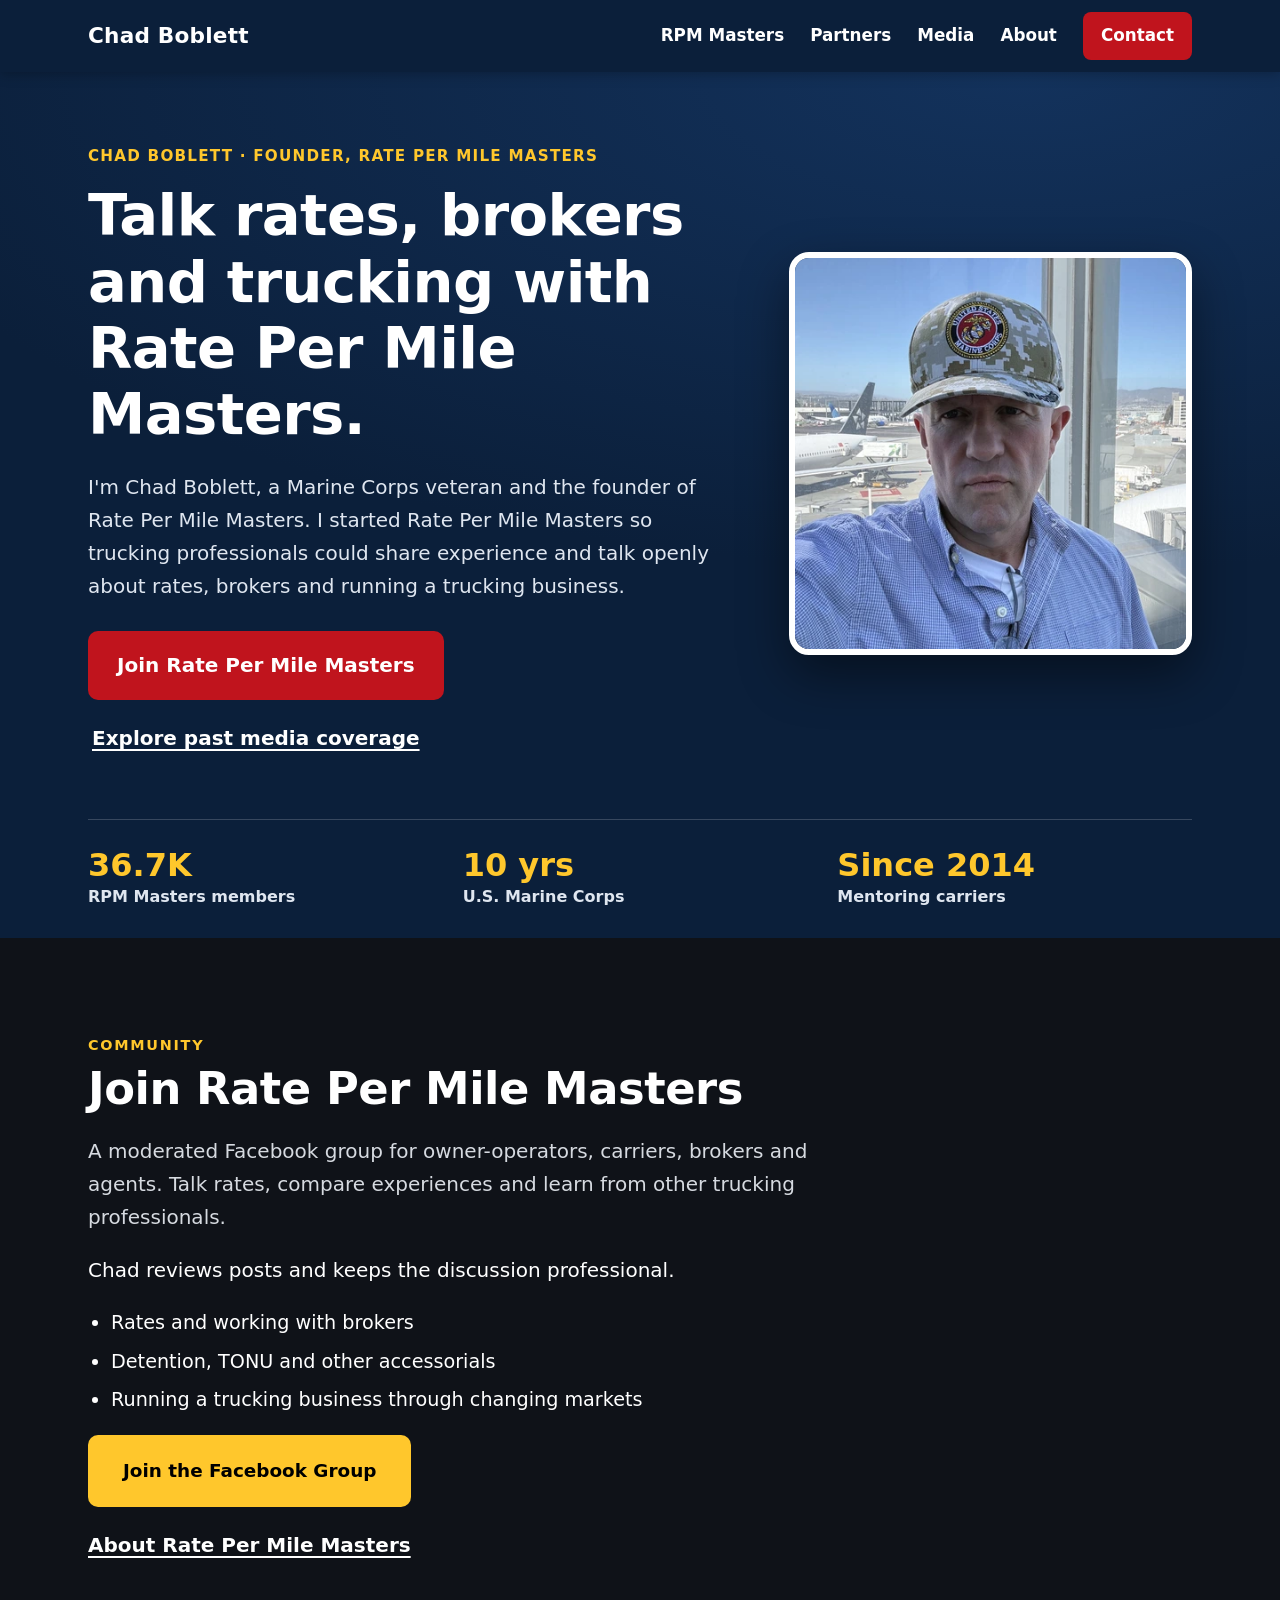
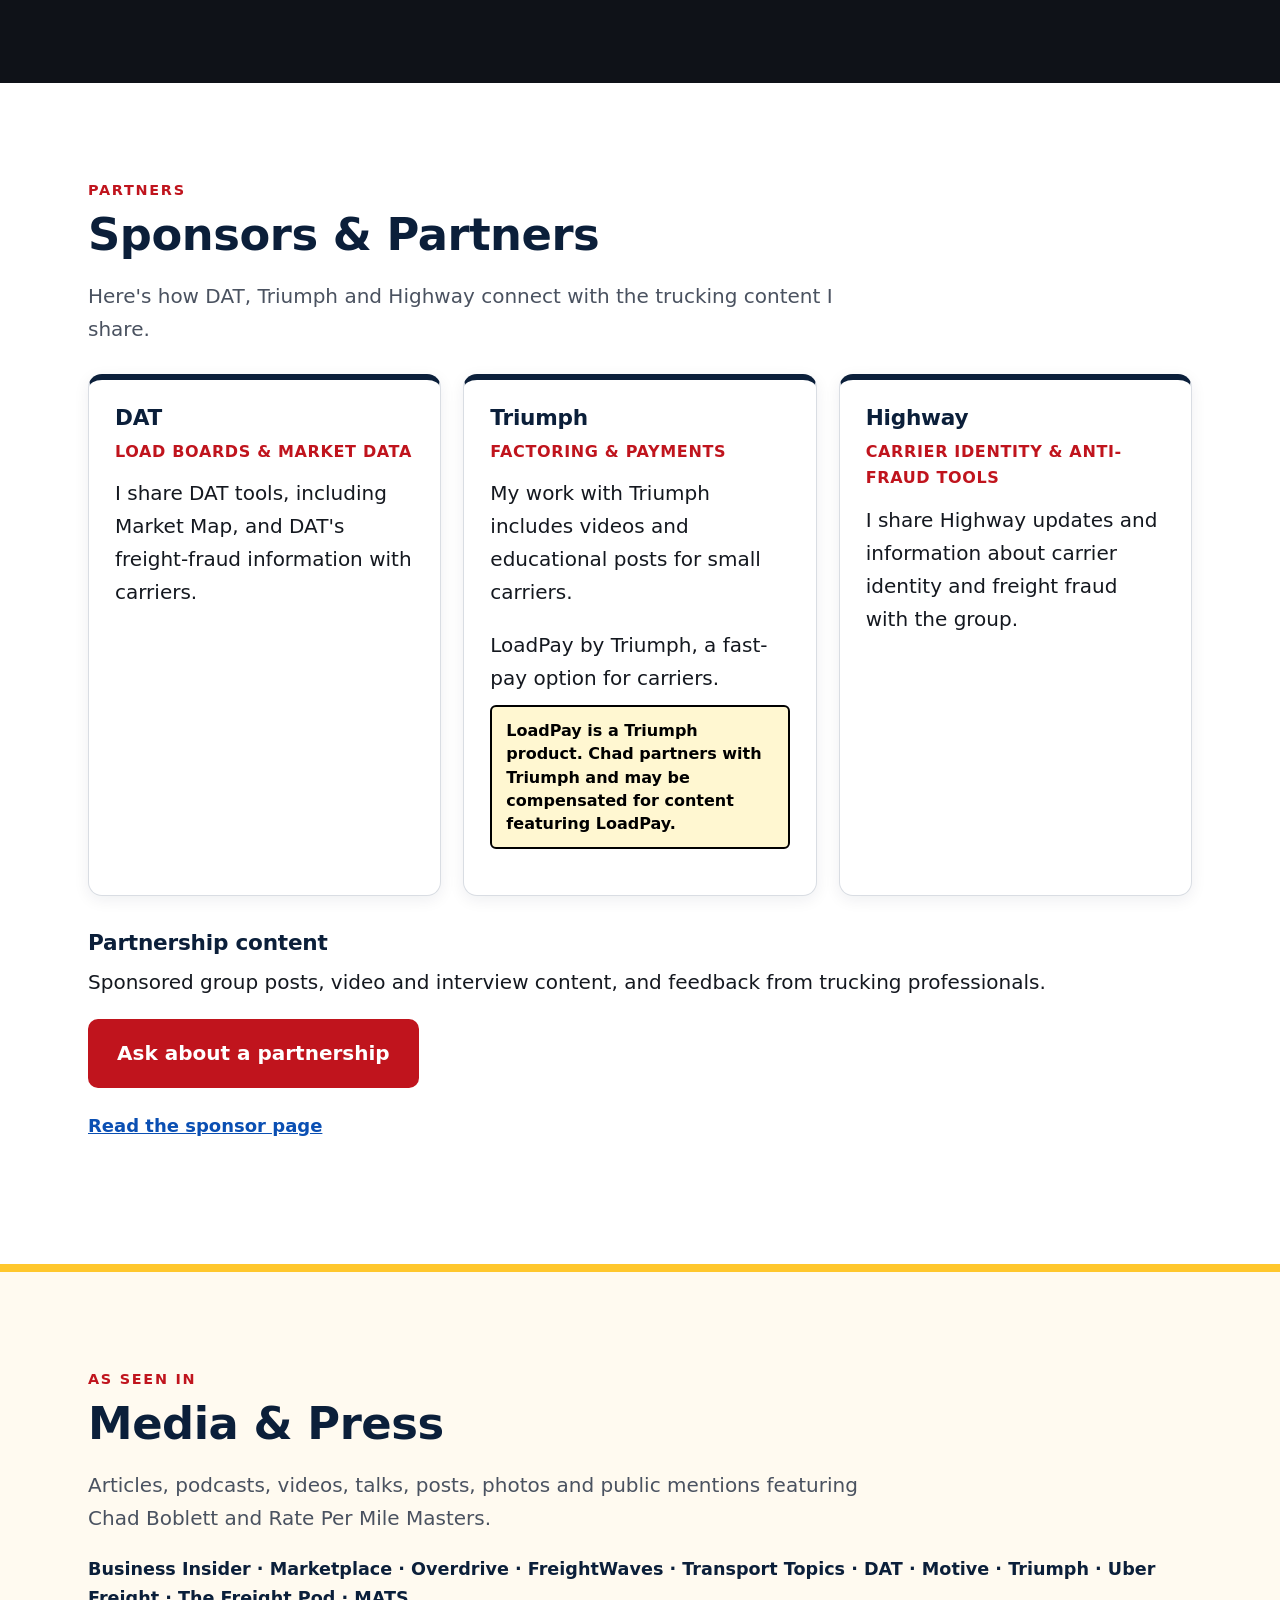
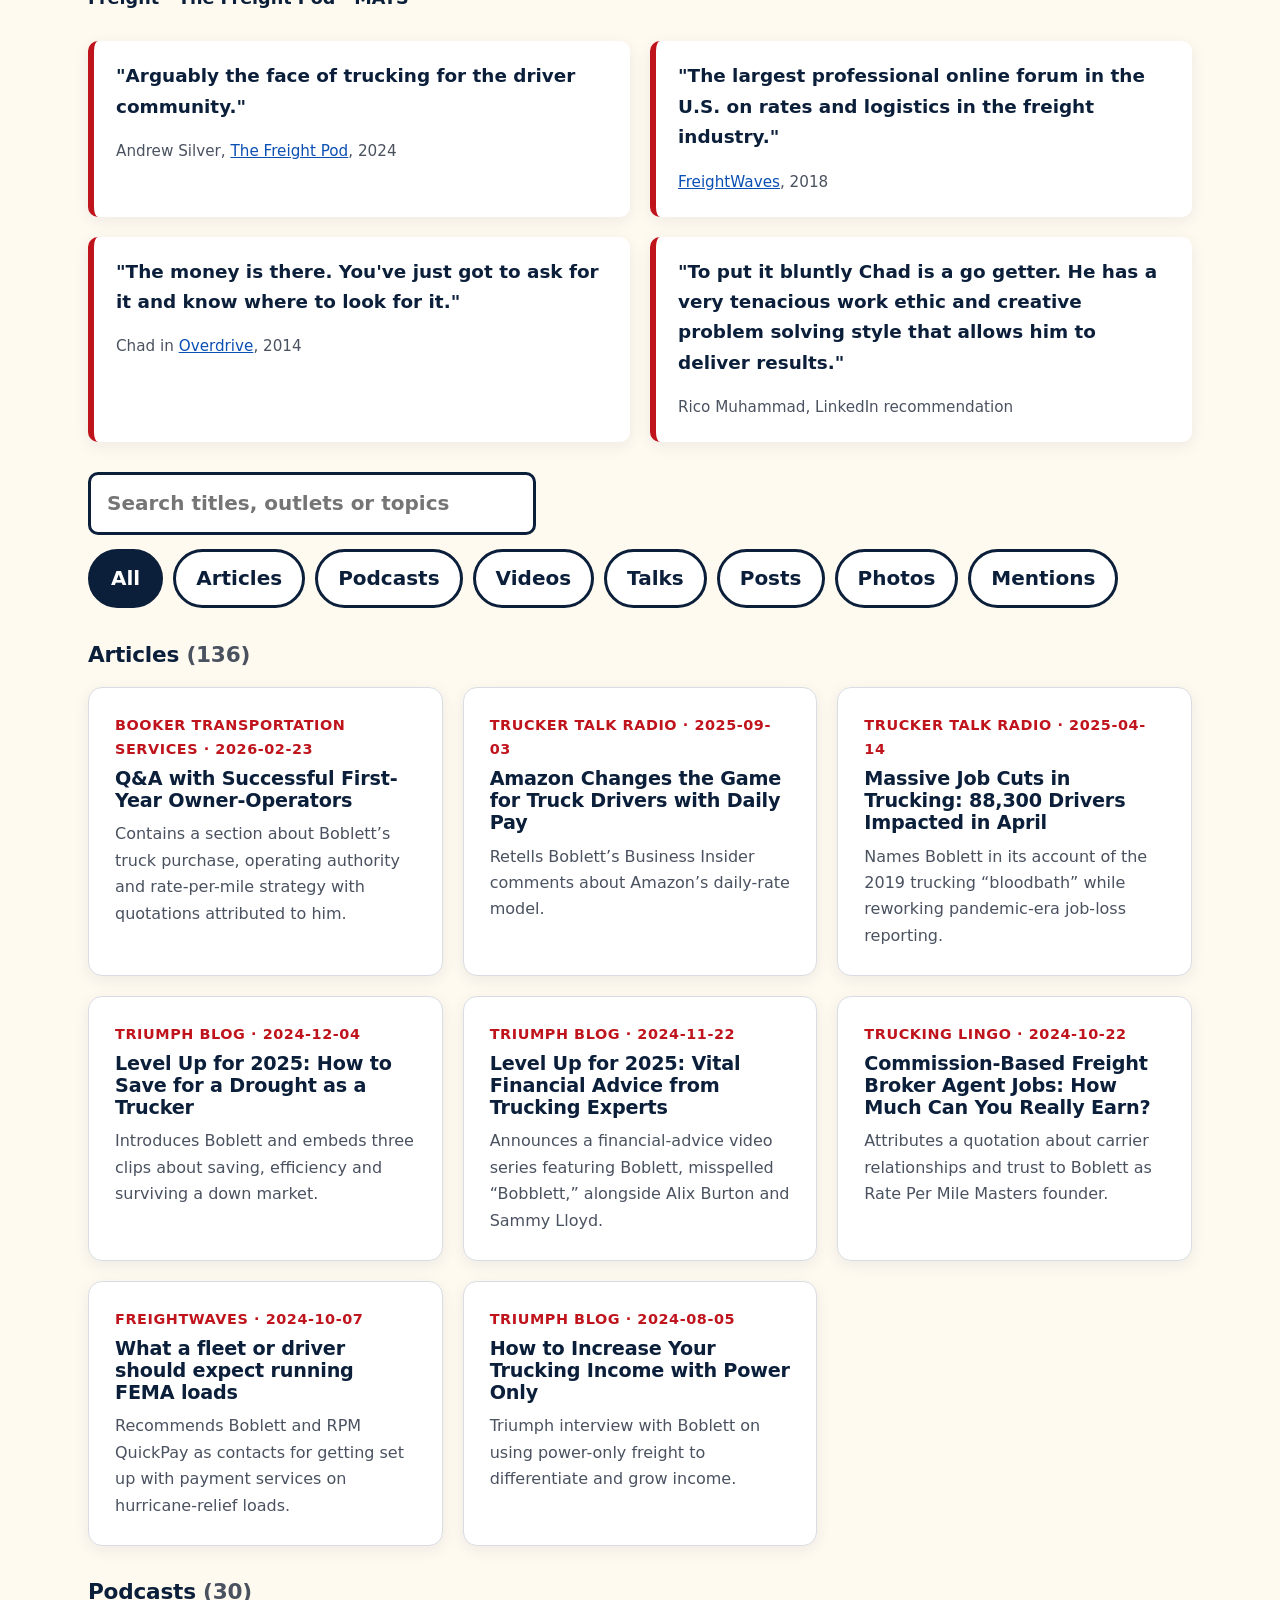
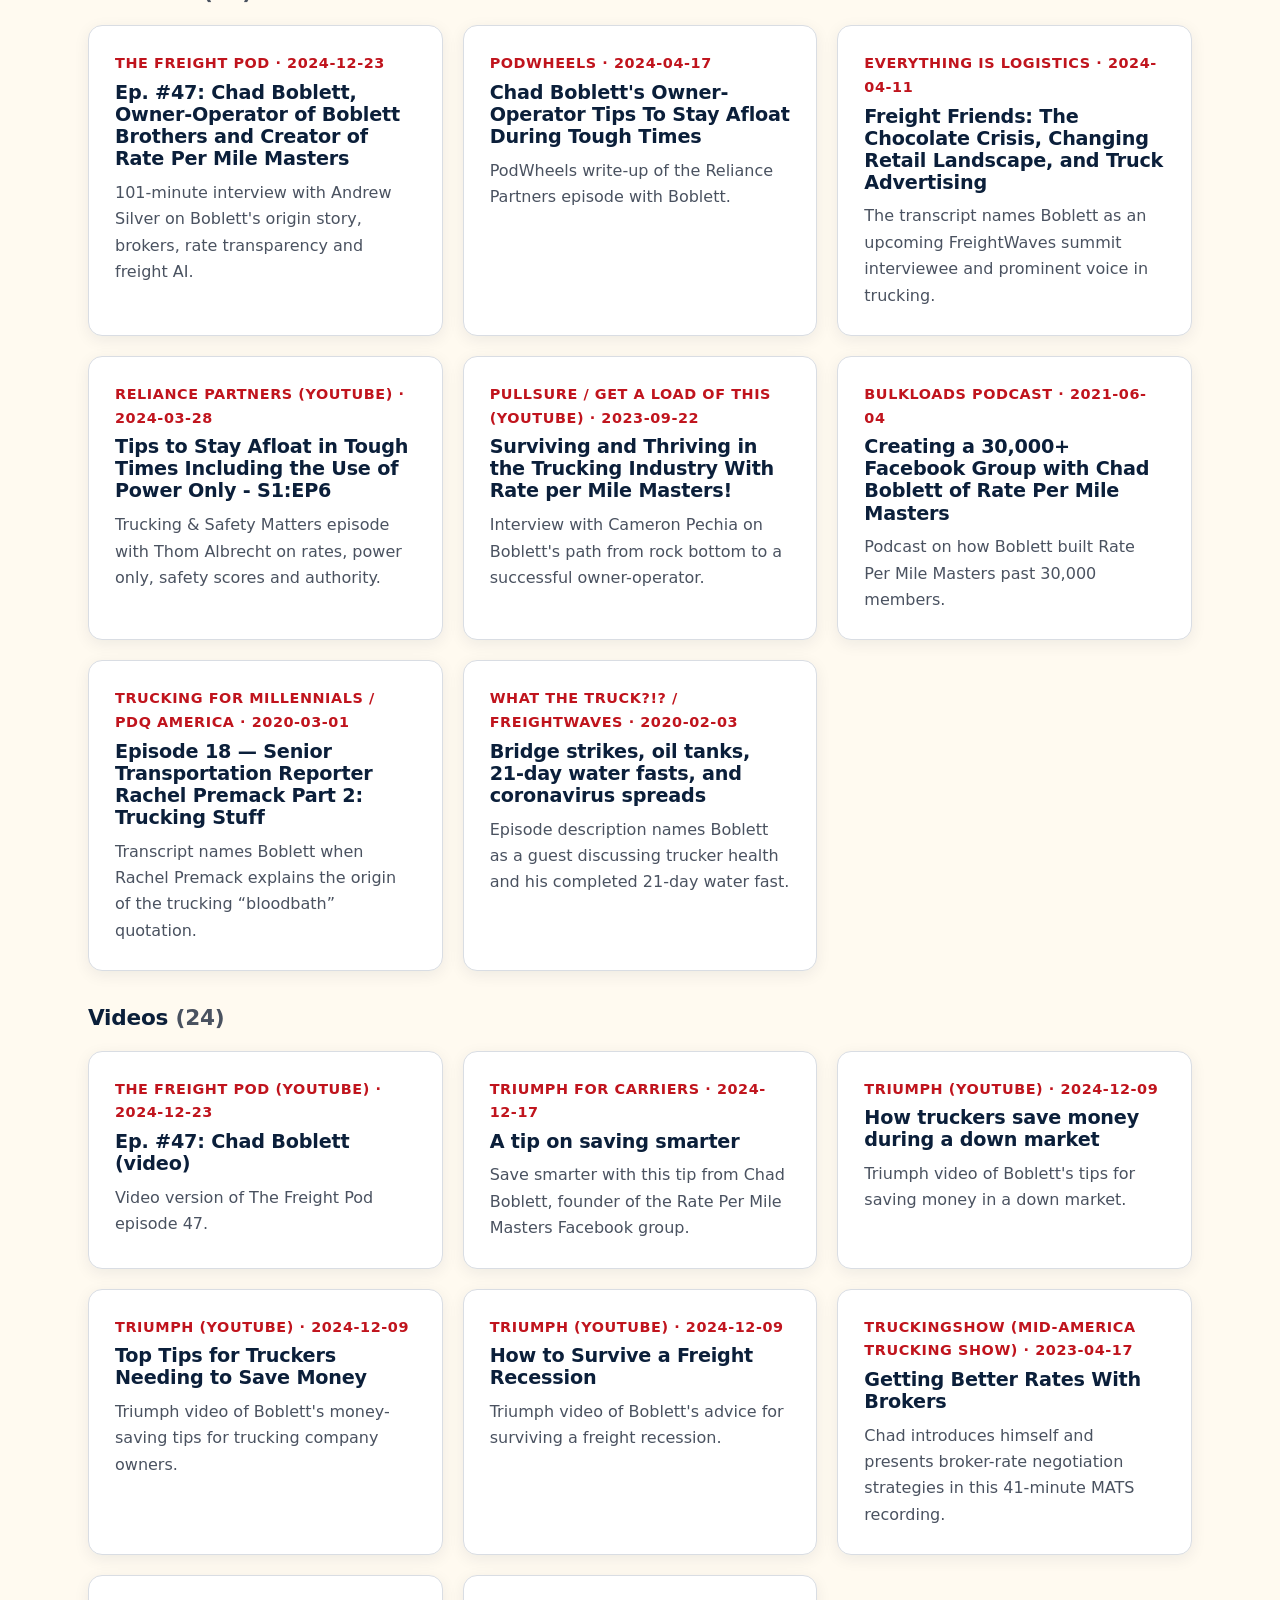
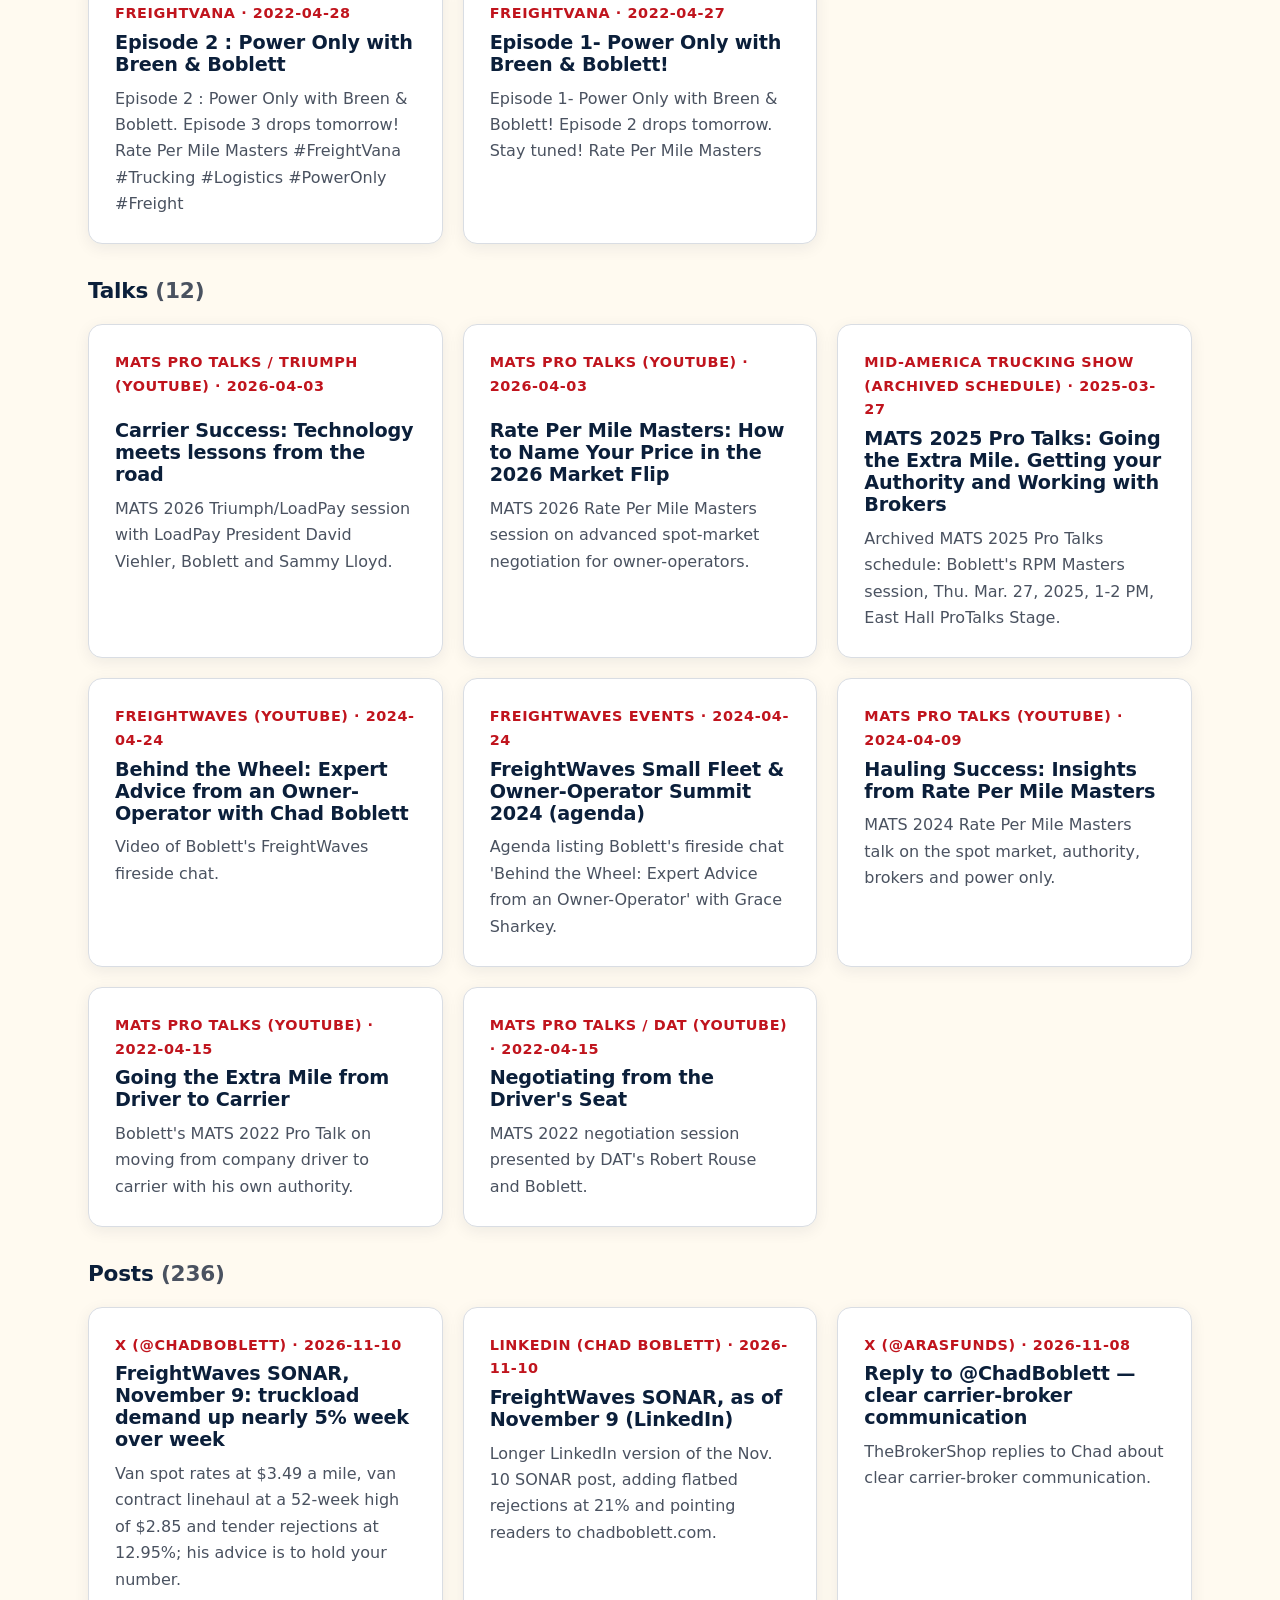
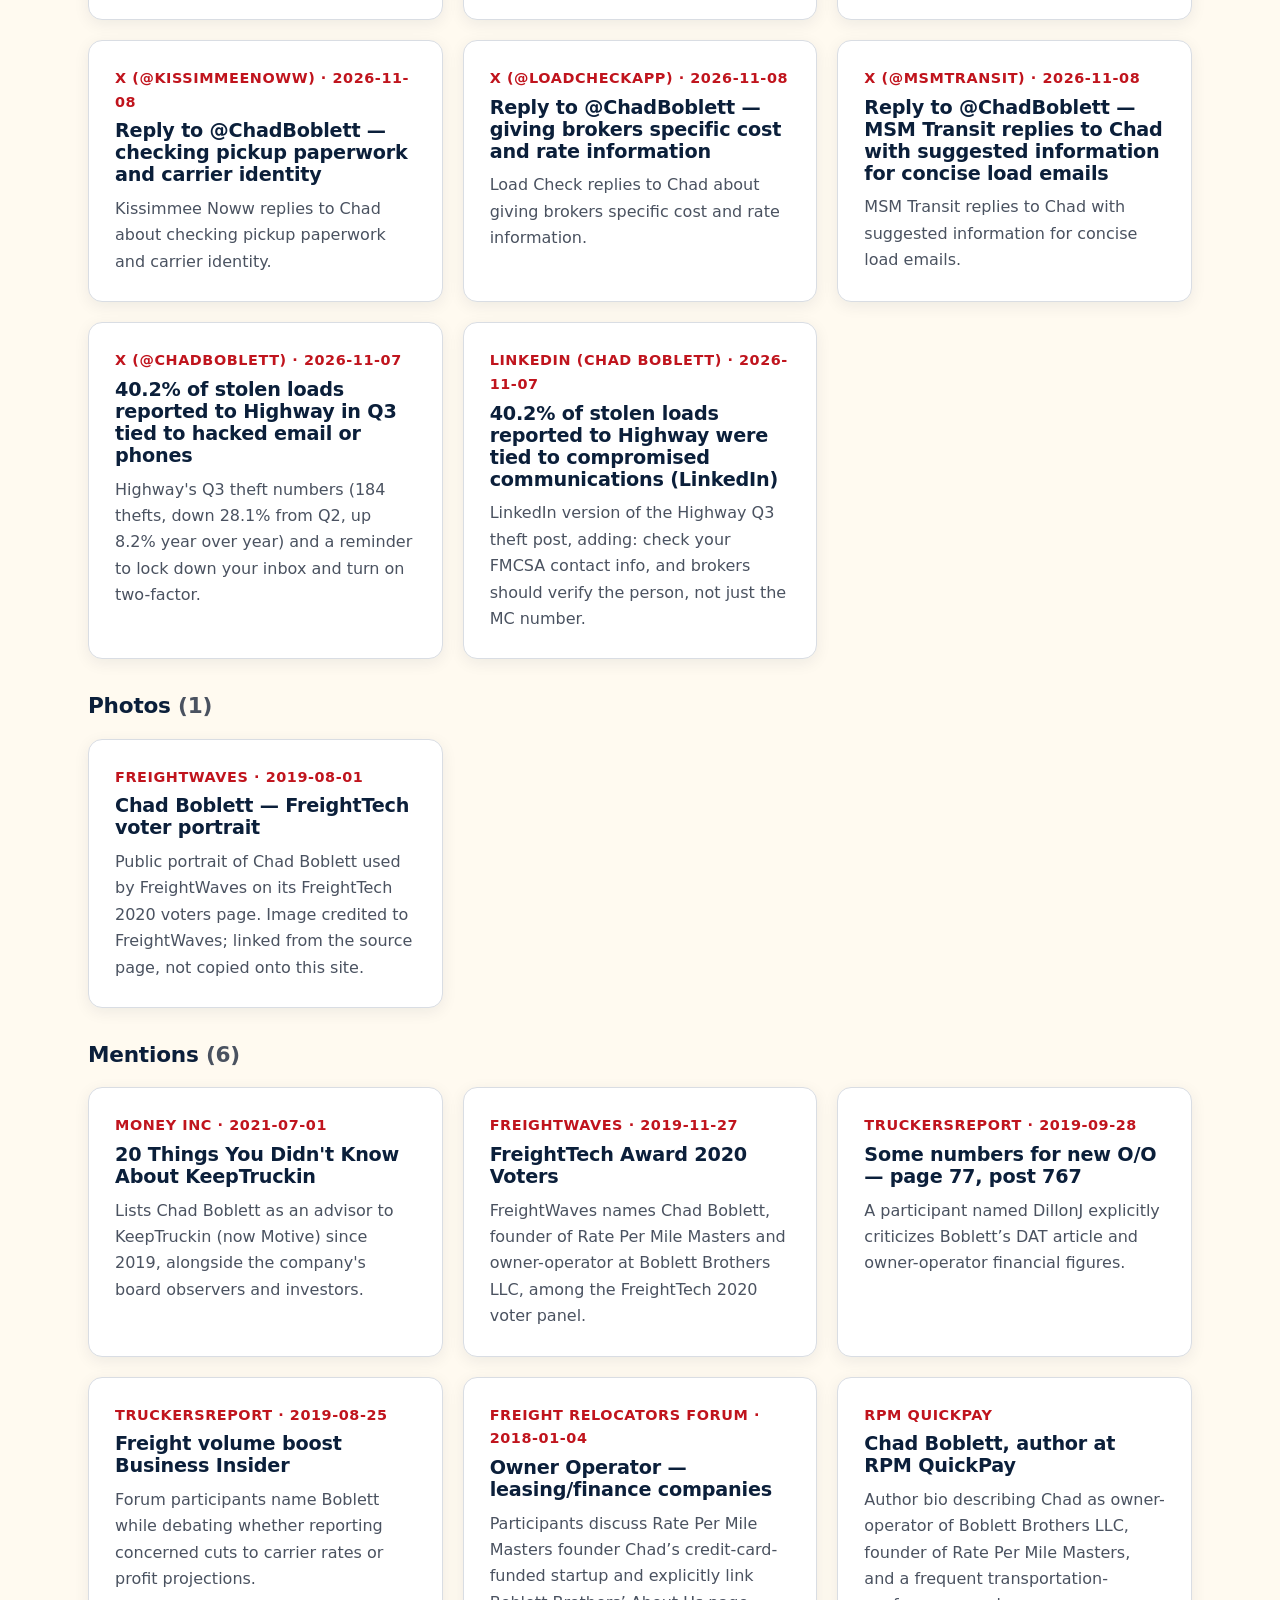
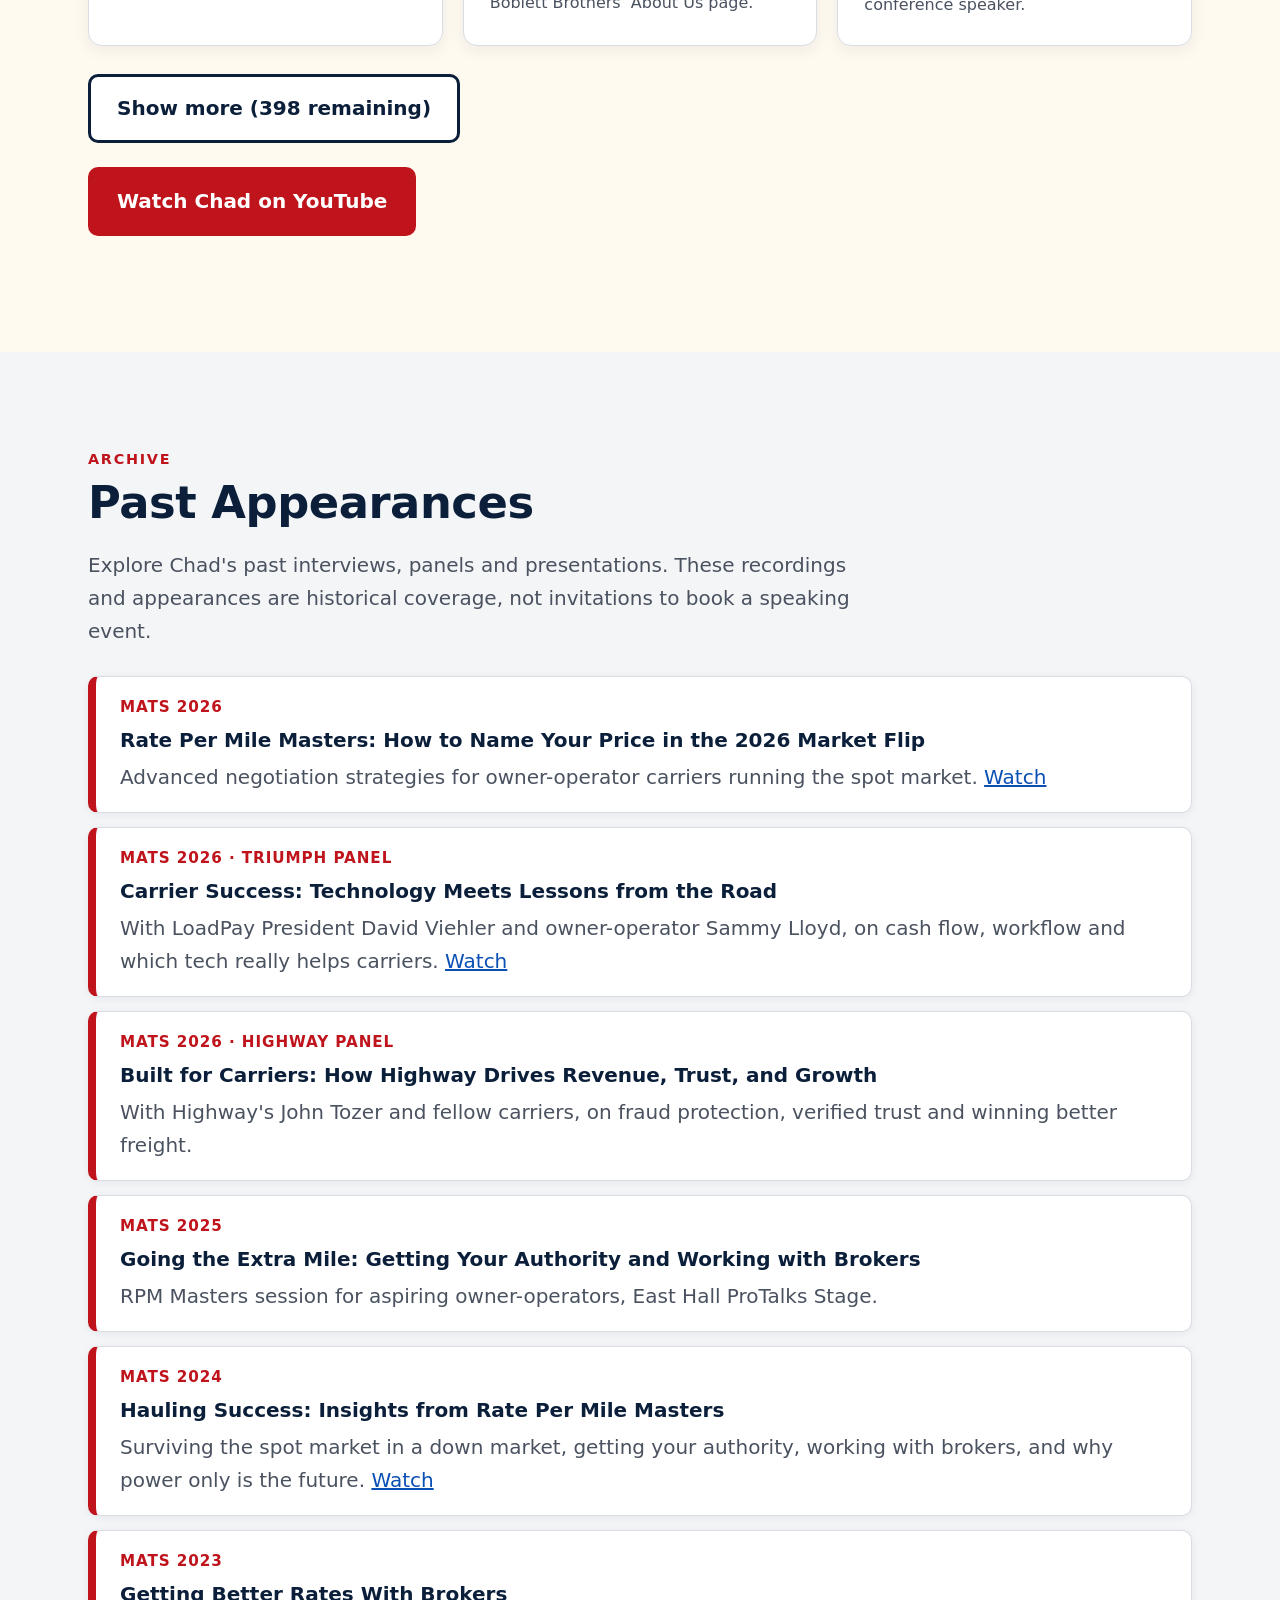
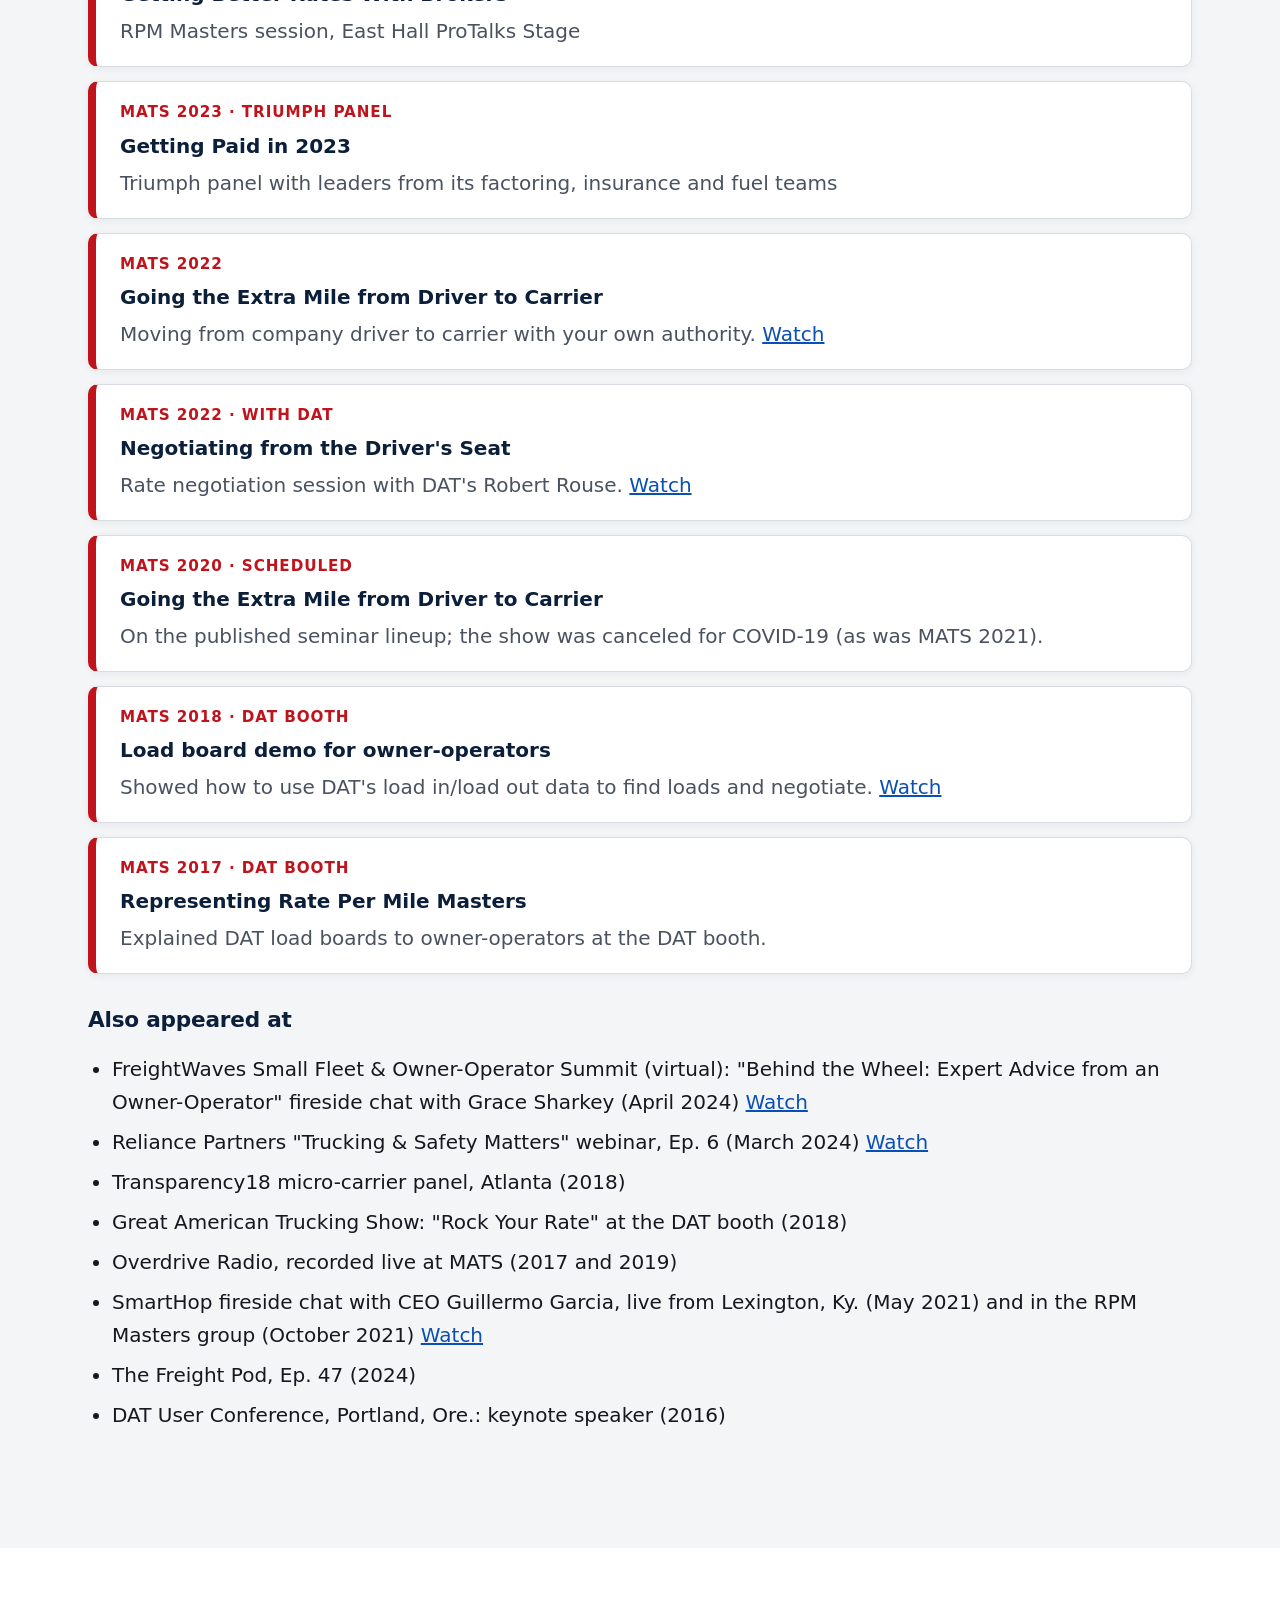
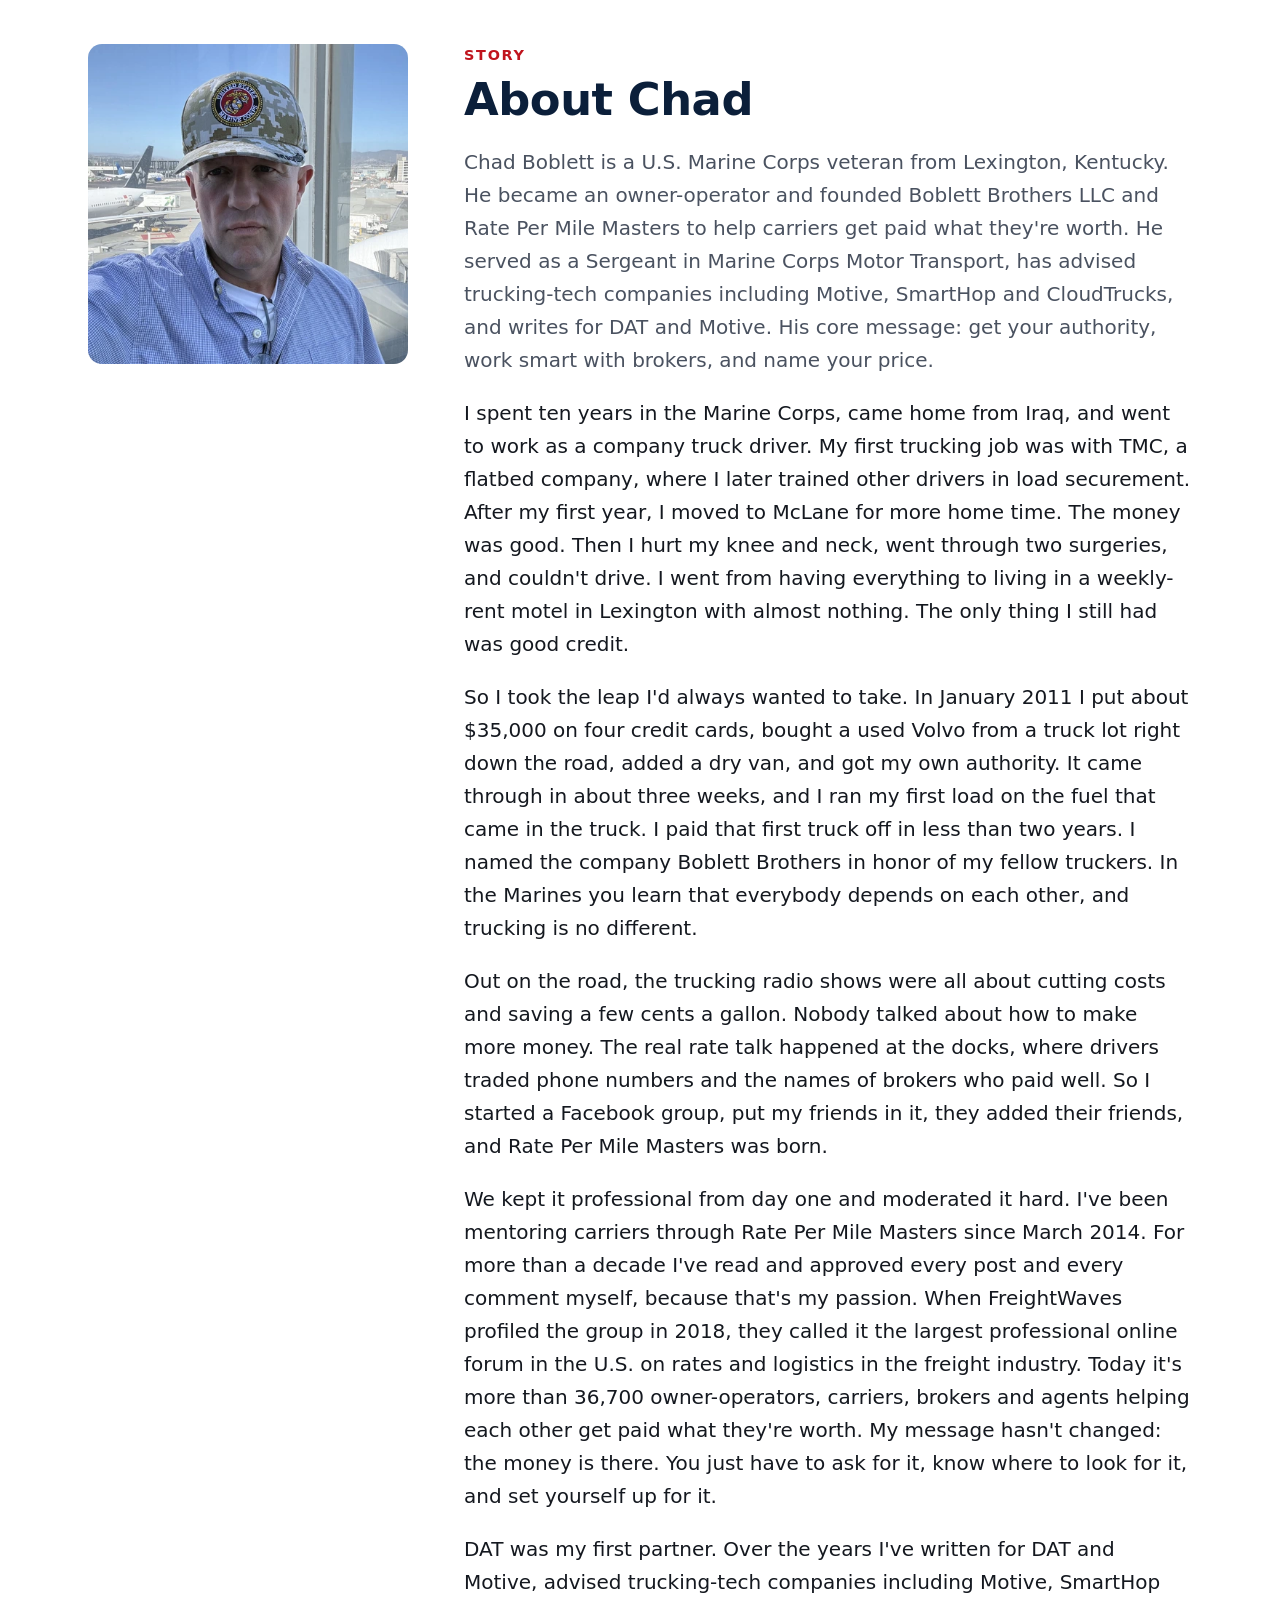
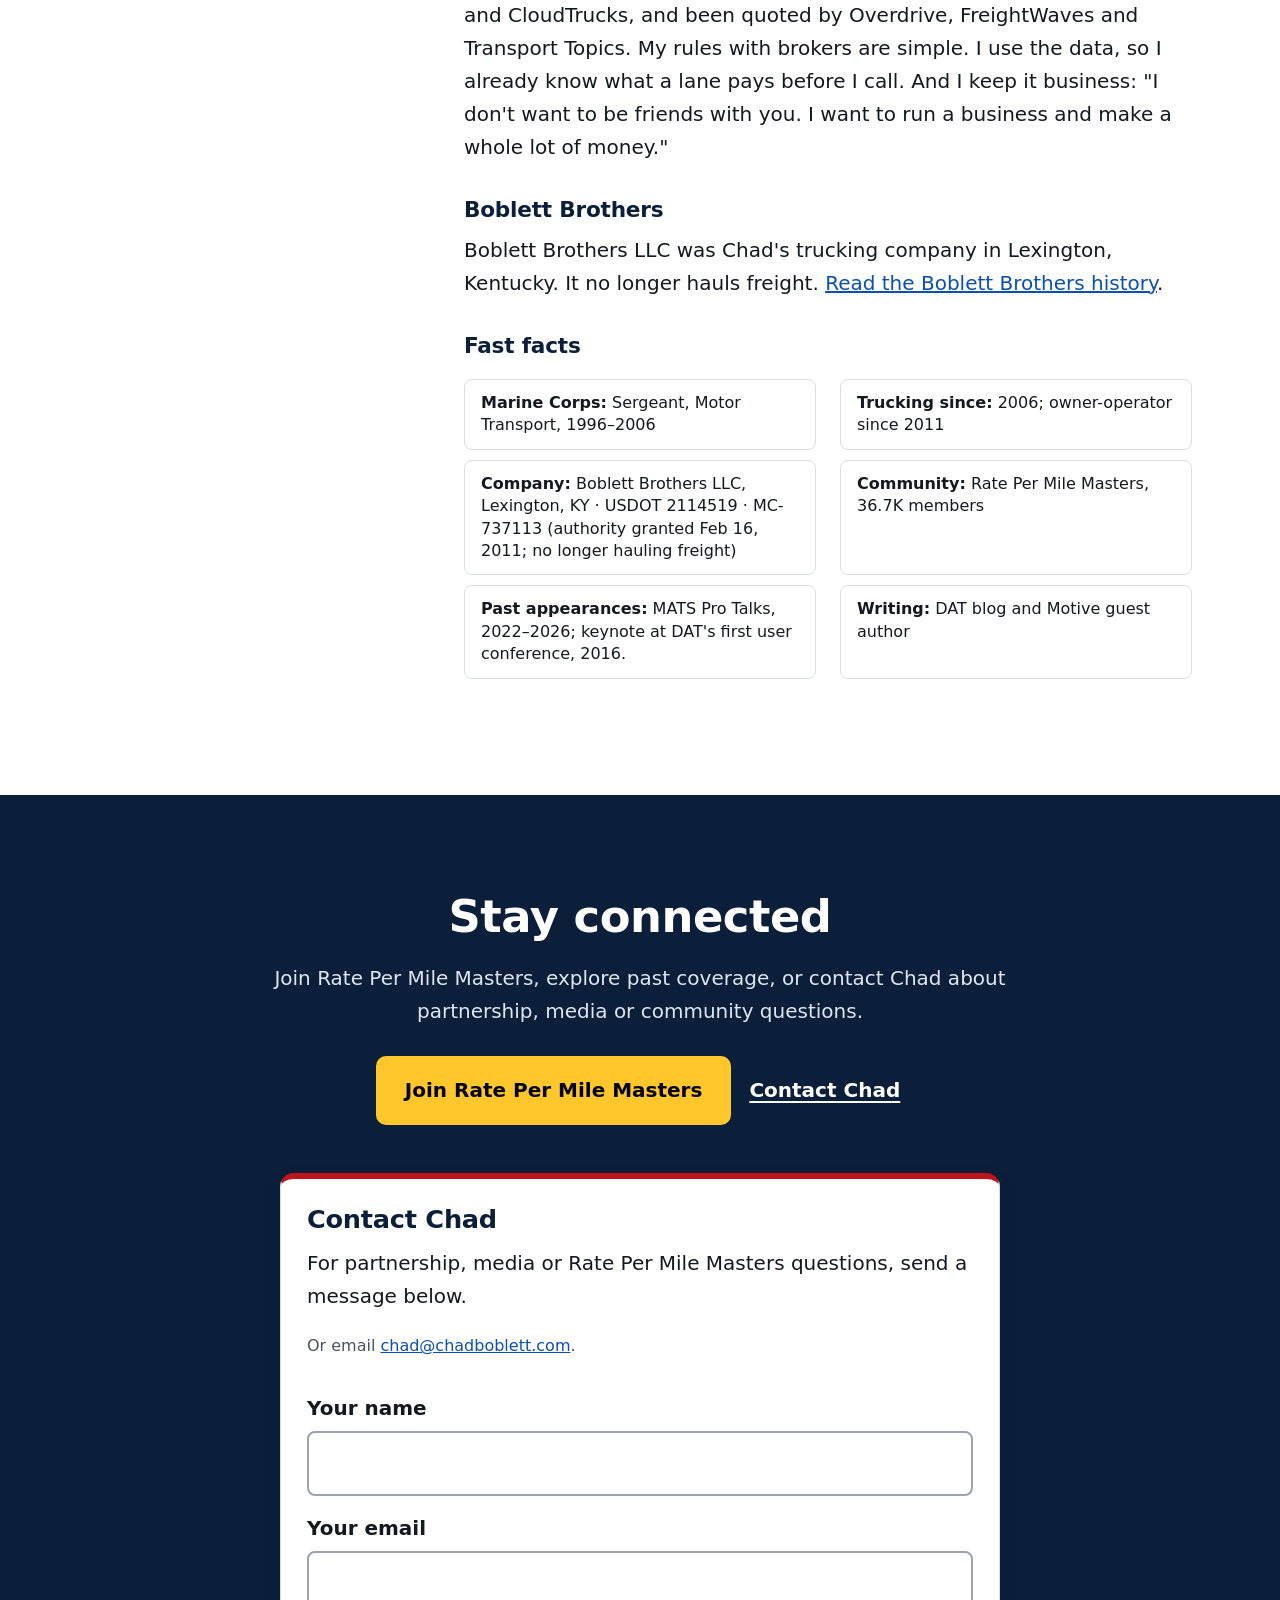
==== index.html @ 8d8d6124 "Update homepage opening so it no longer calls Chad a current owner-operator. The hero now identifies" ====
<!DOCTYPE html>
<html lang="en">
<head>
<meta charset="utf-8">
<meta name="viewport" content="width=device-width, initial-scale=1">
<title>Chad Boblett | Rate Per Mile Masters</title>
<meta name="description" content="Join the Rate Per Mile Masters trucking community, explore Chad Boblett's past media coverage, and learn about his partnerships with DAT, Triumph and Highway.">
<meta name="author" content="Chad Boblett">
<meta name="theme-color" content="#0b1f3a">
<meta property="og:type" content="website">
<meta property="og:site_name" content="Chad Boblett">
<meta property="og:title" content="Chad Boblett | Rate Per Mile Masters">
<meta property="og:description" content="Join the Rate Per Mile Masters trucking community, explore Chad Boblett's past media coverage, and learn about his partnerships with DAT, Triumph and Highway.">
<meta property="og:image" content="https://chadboblett.com/assets/og-image.jpg">
<meta property="og:image:width" content="1200">
<meta property="og:image:height" content="630">
<meta property="og:image:alt" content="Chad Boblett, founder of Rate Per Mile Masters">
<meta property="og:url" content="https://chadboblett.com/">
<meta name="twitter:card" content="summary_large_image">
<meta name="twitter:site" content="@ChadBoblett">
<meta name="twitter:creator" content="@ChadBoblett">
<meta name="twitter:title" content="Chad Boblett | Rate Per Mile Masters">
<meta name="twitter:description" content="Join the Rate Per Mile Masters trucking community, explore Chad Boblett's past media coverage, and learn about his partnerships with DAT, Triumph and Highway.">
<meta name="twitter:image" content="https://chadboblett.com/assets/og-image.jpg">
<link rel="canonical" href="https://chadboblett.com/">
<link rel="icon" href="/favicon.ico" sizes="any">
<link rel="icon" href="/favicon.svg" type="image/svg+xml">
<link rel="apple-touch-icon" href="/apple-touch-icon.png">
<link rel="manifest" href="/site.webmanifest">
<link rel="preload" as="image" href="assets/headshot-440.webp" imagesrcset="assets/headshot-440.webp 440w, assets/headshot-880.webp 880w" imagesizes="(max-width:860px) 280px, 440px" type="image/webp">
<script type="application/ld+json">{"@context":"https://schema.org","@graph":[{"@type":"Person","@id":"https://chadboblett.com/#chad","name":"Chad Boblett","url":"https://chadboblett.com/","image":"https://chadboblett.com/assets/headshot-880.jpg","email":"mailto:chad@chadboblett.com","jobTitle":"Founder, Rate Per Mile Masters","description":"U.S. Marine Corps veteran and founder of the Rate Per Mile Masters Facebook group for trucking professionals.","homeLocation":{"@type":"Place","name":"Lexington, Kentucky"},"worksFor":{"@type":"Organization","name":"Boblett Brothers LLC"},"sameAs":["https://www.youtube.com/@ChadBoblett","https://x.com/ChadBoblett","https://www.linkedin.com/in/chadboblett","https://www.facebook.com/boblett","https://www.facebook.com/groups/rpmmasters"]},{"@type":"WebSite","@id":"https://chadboblett.com/#site","url":"https://chadboblett.com/","name":"Chad Boblett","publisher":{"@id":"https://chadboblett.com/#chad"}}]}</script>
<link rel="stylesheet" href="styles.css">
</head>
<body>
<a class="skip" href="#main">Skip to main content</a>
<header class="site-header">
  <div class="wrap nav">
    <a class="brand" href="#top" aria-label="Chad Boblett, back to top">Chad Boblett</a>
    <button type="button" class="menu-btn" aria-expanded="false" aria-controls="menu">Menu</button>
    <nav id="menu" aria-label="Main">
      <ul>
        <li><a href="/rpm-masters/">RPM Masters</a></li>
        <li><a href="/sponsors/">Partners</a></li>
        <li><a href="#media">Media</a></li>
        <li><a href="#about">About</a></li>
        <li><a class="nav-cta" href="#contact">Contact</a></li>
      </ul>
    </nav>
  </div>
</header>
<main id="main">
<section id="top" class="hero">
  <div class="wrap hero-grid">
    <div class="hero-copy">
      <p class="eyebrow">Chad Boblett · Founder, Rate Per Mile Masters</p>
      <h1>Talk rates, brokers and trucking with Rate Per Mile Masters.</h1>
      <p class="lead">I'm Chad Boblett, a Marine Corps veteran and the founder of Rate Per Mile Masters. I started Rate Per Mile Masters so trucking professionals could share experience and talk openly about rates, brokers and running a trucking business.</p>
      <div class="cta-row hero-actions">
        <a class="btn btn-primary" href="https://www.facebook.com/groups/rpmmasters">Join Rate Per Mile Masters</a>
        <a class="text-link" href="#media">Explore past media coverage</a>
      </div>
    </div>
    <figure class="hero-photo"><picture><source type="image/webp" srcset="assets/headshot-440.webp 440w, assets/headshot-880.webp 880w" sizes="(max-width:860px) 280px, 440px"><img class="headshot" src="assets/headshot-440.jpg" srcset="assets/headshot-440.jpg 440w, assets/headshot-880.jpg 880w" sizes="(max-width:860px) 280px, 440px" alt="Chad Boblett in a U.S. Marine Corps cap, with an airport window behind him" width="880" height="880" fetchpriority="high" decoding="async"></picture></figure>
  </div>
  <div class="wrap">
    <ul class="stats" aria-label="Chad by the numbers">
      <li><strong>36.7K</strong><span>RPM Masters members</span></li>
      <li><strong>10 yrs</strong><span>U.S. Marine Corps</span></li>
      <li><strong>Since 2014</strong><span>Mentoring carriers</span></li>
    </ul>
  </div>
</section>

<section id="join" class="band dark">
  <div class="wrap">
    <p class="kicker">Community</p>
    <h2>Join Rate Per Mile Masters</h2>
    <p class="lead">A moderated Facebook group for owner-operators, carriers, brokers and agents. Talk rates, compare experiences and learn from other trucking professionals.</p>
    <p>Chad reviews posts and keeps the discussion professional.</p>
    <ul class="plain big">
      <li>Rates and working with brokers</li>
      <li>Detention, TONU and other accessorials</li>
      <li>Running a trucking business through changing markets</li>
    </ul>
    <a class="btn btn-light btn-lg" href="https://www.facebook.com/groups/rpmmasters">Join the Facebook Group</a>
    <p><a class="rpm-more" href="/rpm-masters/">About Rate Per Mile Masters</a></p>
  </div>
</section>

<section id="partners" class="band">
  <div class="wrap">
    <p class="kicker">Partners</p>
    <h2>Sponsors &amp; Partners</h2>
    <p class="lead">Here's how DAT, Triumph and Highway connect with the trucking content I share.</p>
    <div class="grid3">
      <article class="card">
        <h3>DAT</h3>
        <p class="partner-cat">Load boards &amp; market data</p>
        <p>I share DAT tools, including Market Map, and DAT's freight-fraud information with carriers.</p>
      </article>
      <article class="card">
        <h3>Triumph</h3>
        <p class="partner-cat">Factoring &amp; payments</p>
        <p>My work with Triumph includes videos and educational posts for small carriers.</p>
        <p>LoadPay by Triumph, a fast-pay option for carriers. <span class="disclosure">LoadPay is a Triumph product. Chad partners with Triumph and may be compensated for content featuring LoadPay.</span></p>
      </article>
      <article class="card">
        <h3>Highway</h3>
        <p class="partner-cat">Carrier identity &amp; anti-fraud tools</p>
        <p>I share Highway updates and information about carrier identity and freight fraud with the group.</p>
      </article>
    </div>
    <h3>Partnership content</h3>
    <p>Sponsored group posts, video and interview content, and feedback from trucking professionals.</p>
    <a class="btn btn-primary" href="mailto:chad@chadboblett.com?subject=Partnership%20inquiry">Ask about a partnership</a>
    <p><a class="sponsor-more" href="/sponsors/">Read the sponsor page</a></p>
  </div>
</section>

<section id="media" class="band media" aria-labelledby="media-h">
  <div class="wrap">
    <p class="kicker">As seen in</p>
    <h2 id="media-h">Media &amp; Press</h2>
    <p class="lead">Articles, podcasts, videos, talks, posts, photos and public mentions featuring Chad Boblett and Rate Per Mile Masters.</p>
    <p class="outlets">Business Insider · Marketplace · Overdrive · FreightWaves · Transport Topics · DAT · Motive · Triumph · Uber Freight · The Freight Pod · MATS</p>
    <div class="quotes">
      <blockquote><p>"Arguably the face of trucking for the driver community."</p><cite>Andrew Silver, <a href="https://castro.fm/episode/3ZmZCo">The Freight Pod</a>, 2024</cite></blockquote>
      <blockquote><p>"The largest professional online forum in the U.S. on rates and logistics in the freight industry."</p><cite><a href="https://www.freightwaves.com/news/2018-1-20-rpm-masters-how-a-facebook-community-is-changing-the-game-for-truckers">FreightWaves</a>, 2018</cite></blockquote>
      <blockquote><p>"The money is there. You've just got to ask for it and know where to look for it."</p><cite>Chad in <a href="https://www.overdriveonline.com/channel-19/article/14887274/chad-boblett-trucks-up-from-nothing">Overdrive</a>, 2014</cite></blockquote>
      <blockquote><p>"To put it bluntly Chad is a go getter. He has a very tenacious work ethic and creative problem solving style that allows him to deliver results."</p><cite>Rico Muhammad, LinkedIn recommendation</cite></blockquote>
    </div>
    <div class="media-toolbar">
    <label class="media-search">
      <span class="sr-only">Search media</span>
      <input type="search" id="media-search" placeholder="Search titles, outlets or topics" autocomplete="off">
    </label>
    <div class="filters" role="group" aria-label="Filter media by type" hidden>
      <button type="button" class="filter" data-type="all" aria-pressed="true">All</button>
      <button type="button" class="filter" data-type="article" aria-pressed="false">Articles</button>
      <button type="button" class="filter" data-type="podcast" aria-pressed="false">Podcasts</button>
      <button type="button" class="filter" data-type="video" aria-pressed="false">Videos</button>
      <button type="button" class="filter" data-type="talk" aria-pressed="false">Talks</button>
      <button type="button" class="filter" data-type="post" aria-pressed="false">Posts</button>
      <button type="button" class="filter" data-type="photo" aria-pressed="false">Photos</button>
      <button type="button" class="filter" data-type="mention" aria-pressed="false">Mentions</button>
    </div>
    </div>
    <div id="media-list" aria-live="polite"></div>
    <button type="button" id="media-more" class="btn btn-outline" hidden>Show all media</button>
    <p><a class="btn btn-primary" href="https://www.youtube.com/@ChadBoblett">Watch Chad on YouTube</a></p>
    <div id="media-empty" class="card empty">
      <h3>Coming soon</h3>
      <p>We're gathering Chad's interviews, articles, podcasts and talks. Check back soon — or watch the latest on his YouTube channel.</p>
    </div>
  </div>
</section>

<section id="speaking" class="band alt">
  <div class="wrap">
    <p class="kicker">Archive</p>
    <h2>Past Appearances</h2>
    <p class="lead">Explore Chad's past interviews, panels and presentations. These recordings and appearances are historical coverage, not invitations to book a speaking event.</p>
    <ol class="talks">
      <li><span class="year">MATS 2026</span><strong>Rate Per Mile Masters: How to Name Your Price in the 2026 Market Flip</strong><span>Advanced negotiation strategies for owner-operator carriers running the spot market. <a href="https://www.youtube.com/watch?v=RWZnakbELOw">Watch<span class="sr-only"> video: Rate Per Mile Masters: How to Name Your Price in the 2026 Market Flip</span></a></span></li>
      <li><span class="year">MATS 2026 · Triumph panel</span><strong>Carrier Success: Technology Meets Lessons from the Road</strong><span>With LoadPay President David Viehler and owner-operator Sammy Lloyd, on cash flow, workflow and which tech really helps carriers. <a href="https://www.youtube.com/watch?v=flBV0onG2SY">Watch<span class="sr-only"> video: Carrier Success: Technology Meets Lessons from the Road</span></a></span></li>
      <li><span class="year">MATS 2026 · Highway panel</span><strong>Built for Carriers: How Highway Drives Revenue, Trust, and Growth</strong><span>With Highway's John Tozer and fellow carriers, on fraud protection, verified trust and winning better freight.</span></li>
      <li><span class="year">MATS 2025</span><strong>Going the Extra Mile: Getting Your Authority and Working with Brokers</strong><span>RPM Masters session for aspiring owner-operators, East Hall ProTalks Stage.</span></li>
      <li><span class="year">MATS 2024</span><strong>Hauling Success: Insights from Rate Per Mile Masters</strong><span>Surviving the spot market in a down market, getting your authority, working with brokers, and why power only is the future. <a href="https://www.youtube.com/watch?v=oHvUpz0QWb4">Watch<span class="sr-only"> video: Hauling Success: Insights from Rate Per Mile Masters</span></a></span></li>
      <li><span class="year">MATS 2023</span><strong>Getting Better Rates With Brokers</strong><span>RPM Masters session, East Hall ProTalks Stage</span></li>
      <li><span class="year">MATS 2023 · Triumph panel</span><strong>Getting Paid in 2023</strong><span>Triumph panel with leaders from its factoring, insurance and fuel teams</span></li>
      <li><span class="year">MATS 2022</span><strong>Going the Extra Mile from Driver to Carrier</strong><span>Moving from company driver to carrier with your own authority. <a href="https://www.youtube.com/watch?v=VXlFia7KXMc">Watch<span class="sr-only"> video: Going the Extra Mile from Driver to Carrier</span></a></span></li>
      <li><span class="year">MATS 2022 · with DAT</span><strong>Negotiating from the Driver's Seat</strong><span>Rate negotiation session with DAT's Robert Rouse. <a href="https://www.youtube.com/watch?v=uXEFOQVAye4">Watch<span class="sr-only"> video: Negotiating from the Driver's Seat</span></a></span></li>
      <li><span class="year">MATS 2020 · scheduled</span><strong>Going the Extra Mile from Driver to Carrier</strong><span>On the published seminar lineup; the show was canceled for COVID-19 (as was MATS 2021).</span></li>
      <li><span class="year">MATS 2018 · DAT booth</span><strong>Load board demo for owner-operators</strong><span>Showed how to use DAT's load in/load out data to find loads and negotiate. <a href="https://www.rpmquickpay.com/2018/03/29/loadhack-how-to-use-load-in-load-out-to-maximize-loads-rates-from-mats-2018/">Watch<span class="sr-only"> video: Load board demo for owner-operators</span></a></span></li>
      <li><span class="year">MATS 2017 · DAT booth</span><strong>Representing Rate Per Mile Masters</strong><span>Explained DAT load boards to owner-operators at the DAT booth.</span></li>
    </ol>
    <h3>Also appeared at</h3>
    <ul class="plain">
      <li>FreightWaves Small Fleet &amp; Owner-Operator Summit (virtual): "Behind the Wheel: Expert Advice from an Owner-Operator" fireside chat with Grace Sharkey (April 2024) <a href="https://www.youtube.com/watch?v=kevjXogm_ak">Watch<span class="sr-only"> video: FreightWaves fireside chat</span></a></li>
      <li>Reliance Partners "Trucking &amp; Safety Matters" webinar, Ep. 6 (March 2024) <a href="https://www.youtube.com/watch?v=ey7RbkBKxlo">Watch<span class="sr-only"> video: Reliance Partners webinar</span></a></li>
      <li>Transparency18 micro-carrier panel, Atlanta (2018)</li>
      <li>Great American Trucking Show: "Rock Your Rate" at the DAT booth (2018)</li>
      <li>Overdrive Radio, recorded live at MATS (2017 and 2019)</li>
      <li>SmartHop fireside chat with CEO Guillermo Garcia, live from Lexington, Ky. (May 2021) and in the RPM Masters group (October 2021) <a href="https://www.youtube.com/watch?v=HzetZPV2ZVw">Watch<span class="sr-only"> video: SmartHop fireside chat</span></a></li>
      <li>The Freight Pod, Ep. 47 (2024)</li>
      <li>DAT User Conference, Portland, Ore.: keynote speaker (2016)</li>
    </ul>
  </div>
</section>

<section id="about" class="band">
  <div class="wrap about-grid"><picture><source type="image/webp" srcset="assets/headshot-440.webp 440w, assets/headshot-880.webp 880w" sizes="(max-width:860px) 220px, 320px"><img class="about-photo" src="assets/headshot-440.jpg" srcset="assets/headshot-440.jpg 440w, assets/headshot-880.jpg 880w" sizes="(max-width:860px) 220px, 320px" alt="" width="880" height="880" loading="lazy" decoding="async"></picture><div>
    <p class="kicker">Story</p>
    <h2>About Chad</h2>
    <p class="lead">Chad Boblett is a U.S. Marine Corps veteran from Lexington, Kentucky. He became an owner-operator and founded Boblett Brothers LLC and Rate Per Mile Masters to help carriers get paid what they're worth. He served as a Sergeant in Marine Corps Motor Transport, has advised trucking-tech companies including Motive, SmartHop and CloudTrucks, and writes for DAT and Motive. His core message: get your authority, work smart with brokers, and name your price.</p>
    <p>I spent ten years in the Marine Corps, came home from Iraq, and went to work as a company truck driver. My first trucking job was with TMC, a flatbed company, where I later trained other drivers in load securement. After my first year, I moved to McLane for more home time. The money was good. Then I hurt my knee and neck, went through two surgeries, and couldn't drive. I went from having everything to living in a weekly-rent motel in Lexington with almost nothing. The only thing I still had was good credit.</p>
    <p>So I took the leap I'd always wanted to take. In January 2011 I put about $35,000 on four credit cards, bought a used Volvo from a truck lot right down the road, added a dry van, and got my own authority. It came through in about three weeks, and I ran my first load on the fuel that came in the truck. I paid that first truck off in less than two years. I named the company Boblett Brothers in honor of my fellow truckers. In the Marines you learn that everybody depends on each other, and trucking is no different.</p>
    <p>Out on the road, the trucking radio shows were all about cutting costs and saving a few cents a gallon. Nobody talked about how to make more money. The real rate talk happened at the docks, where drivers traded phone numbers and the names of brokers who paid well. So I started a Facebook group, put my friends in it, they added their friends, and Rate Per Mile Masters was born.</p>
    <p>We kept it professional from day one and moderated it hard. I've been mentoring carriers through Rate Per Mile Masters since March 2014. For more than a decade I've read and approved every post and every comment myself, because that's my passion. When FreightWaves profiled the group in 2018, they called it the largest professional online forum in the U.S. on rates and logistics in the freight industry. Today it's more than 36,700 owner-operators, carriers, brokers and agents helping each other get paid what they're worth. My message hasn't changed: the money is there. You just have to ask for it, know where to look for it, and set yourself up for it.</p>
    <p>DAT was my first partner. Over the years I've written for DAT and Motive, advised trucking-tech companies including Motive, SmartHop and CloudTrucks, and been quoted by Overdrive, FreightWaves and Transport Topics. My rules with brokers are simple. I use the data, so I already know what a lane pays before I call. And I keep it business: "I don't want to be friends with you. I want to run a business and make a whole lot of money."</p>
    <h3>Boblett Brothers</h3>
    <p>Boblett Brothers LLC was Chad's trucking company in Lexington, Kentucky. It no longer hauls freight. <a class="history-link" href="/boblett-brothers/">Read the Boblett Brothers history</a>.</p>
    <h3>Fast facts</h3>
    <ul class="facts">
      <li><strong>Marine Corps:</strong> Sergeant, Motor Transport, 1996–2006</li>
      <li><strong>Trucking since:</strong> 2006; owner-operator since 2011</li>
      <li><strong>Company:</strong> Boblett Brothers LLC, Lexington, KY · USDOT 2114519 · MC-737113 (authority granted Feb 16, 2011; no longer hauling freight)</li>
      <li><strong>Community:</strong> Rate Per Mile Masters, 36.7K members</li>
      <li><strong>Past appearances:</strong> MATS Pro Talks, 2022–2026; keynote at DAT's first user conference, 2016.</li>
      <li><strong>Writing:</strong> DAT blog and Motive guest author</li>
    </ul>
  </div></div>
</section>

<section id="contact" class="band cta-band">
  <div class="wrap">
    <div class="center">
      <h2>Stay connected</h2>
      <p class="lead">Join Rate Per Mile Masters, explore past coverage, or contact Chad about partnership, media or community questions.</p>
      <div class="cta-row center">
        <a class="btn btn-light" href="https://www.facebook.com/groups/rpmmasters">Join Rate Per Mile Masters</a>
        <a class="text-link" href="#contact-form">Contact Chad</a>
      </div>
    </div>
    <form id="contact-form" class="card form" action="https://formspree.io/f/xzeeoejz" method="POST" aria-labelledby="contact-h">
      <input type="hidden" name="_subject" value="Website inquiry from chadboblett.com">
      <input type="text" name="_gotcha" style="display:none" tabindex="-1" autocomplete="off" aria-hidden="true">
      <h3 id="contact-h">Contact Chad</h3>
      <p>For partnership, media or Rate Per Mile Masters questions, send a message below.</p>
      <p class="note">Or email <a href="mailto:chad@chadboblett.com?subject=Website%20inquiry">chad@chadboblett.com</a>.</p>
      <label for="c-name">Your name</label>
      <input id="c-name" name="name" autocomplete="name" required>
      <label for="c-email">Your email</label>
      <input id="c-email" name="email" type="email" autocomplete="email" required>
      <label for="c-msg">Your message</label>
      <textarea id="c-msg" name="message" rows="4"></textarea>
      <button class="btn btn-primary" type="submit">Send Message</button>
    </form>
  </div>
</section>
</main>

<footer class="site-footer" aria-label="Site footer">
  <div class="wrap">
    <ul class="social" aria-label="Chad on social media">
      <li><a href="https://www.youtube.com/@ChadBoblett">YouTube @ChadBoblett</a></li>
      <li><a href="https://x.com/ChadBoblett">X @ChadBoblett</a></li>
      <li><a href="https://www.linkedin.com/in/chadboblett">LinkedIn</a></li>
      <li><a href="https://www.facebook.com/boblett">Facebook</a></li>
      <li><a href="https://www.facebook.com/groups/rpmmasters">Rate Per Mile Masters group</a></li>
    </ul>
    <p class="tesla-ref">I drive a Cybertruck. Drive a Tesla? <a href="https://ts.la/chad72085" target="_blank" rel="noopener sponsored">Use my referral link</a>.</p>
    <p>Contact: <a href="mailto:chad@chadboblett.com">chad@chadboblett.com</a></p>
    <p>© 2026 Chad Boblett · Rate Per Mile Masters · <a href="/boblett-brothers/">Boblett Brothers</a></p>
  </div>
</footer>
<script src="script.js"></script>
</body>
</html>
---- styles.css ----
:root{--navy:#0b1f3a;--navy2:#13325c;--red:#c0141d;--red-d:#8f0e15;--ink:#14181f;--muted:#4a5260;--bg:#fff;--alt:#f4f5f7;--gold:#ffc72c;--line:#d9dde3;--r:14px}
*{box-sizing:border-box}
html{scroll-behavior:smooth;scroll-padding-top:84px}
body{margin:0;font:20px/1.65 system-ui,-apple-system,"Segoe UI",Roboto,Arial,sans-serif;color:var(--ink);background:var(--bg);-webkit-font-smoothing:antialiased;overflow-wrap:break-word}
img{max-width:100%}
.wrap{max-width:1160px;margin:0 auto;padding:0 28px}
h1,h2,h3,h4{line-height:1.15;letter-spacing:-.01em}
h1{font-size:clamp(2.2rem,5.2vw,3.6rem);margin:.25em 0 .4em;font-weight:850}
h2{font-size:clamp(2rem,4vw,2.8rem);margin:0 0 .45em;color:var(--navy);font-weight:850}
h3{font-size:1.35rem;margin:1.6em 0 .5em;color:var(--navy)}
p{margin:0 0 1em}
.lead{font-size:1.25rem;color:var(--muted);max-width:62ch}
.kicker{font-size:.9rem;font-weight:800;text-transform:uppercase;letter-spacing:.12em;color:var(--red);margin:0 0 .4em}
a{color:#0a4fb3}
:focus-visible{outline:4px solid var(--gold);outline-offset:3px}
.skip{position:absolute;left:-999px}.skip:focus{left:12px;top:12px;background:#fff;padding:12px 16px;min-height:44px;z-index:10}
.site-header{background:var(--navy);position:sticky;top:0;z-index:5;box-shadow:0 2px 12px rgba(0,0,0,.25)}
.nav{display:flex;align-items:center;justify-content:space-between;min-height:72px}
.brand{color:#fff;font-weight:850;font-size:1.35rem;text-decoration:none;letter-spacing:.01em;display:inline-flex;align-items:center;min-height:44px}
nav ul{list-style:none;display:flex;align-items:center;gap:26px;margin:0;padding:0}
nav a{color:#fff;font-weight:700;text-decoration:none;padding:8px 0;font-size:1.05rem}
nav a:hover{color:var(--gold)}
nav a.nav-cta{background:var(--red);padding:10px 18px;border-radius:8px}
nav a.nav-cta:hover{background:var(--red-d);color:#fff}
.menu-btn{display:none;font:inherit;font-weight:800;background:#fff;color:var(--navy);border:0;padding:10px 18px;border-radius:8px}
.hero{background:radial-gradient(1200px 500px at 80% 0,var(--navy2),var(--navy));color:#fff;padding:72px 0 0}
.hero h1{color:#fff}.hero .lead{color:#dfe6f0}
.eyebrow{color:var(--gold);font-weight:800;text-transform:uppercase;letter-spacing:.08em;font-size:.95rem;margin:0}
.hero-grid{display:grid;grid-template-columns:1.6fr 1fr;gap:56px;align-items:center}
.hero-photo{margin:0}
.headshot{width:100%;max-width:440px;height:auto;border-radius:20px;display:block;border:6px solid #fff;box-shadow:0 20px 50px rgba(0,0,0,.45)}
.stats{list-style:none;margin:56px 0 0;padding:28px 0;display:grid;grid-template-columns:repeat(3,1fr);gap:20px;border-top:1px solid rgba(255,255,255,.18)}
.stats li{display:flex;flex-direction:column;min-width:0}
.stats strong{font-size:2rem;color:var(--gold);line-height:1.1}
.stats span{color:#dfe6f0;font-size:1rem;font-weight:600}
.cta-row{display:flex;flex-wrap:wrap;gap:14px;margin-top:28px}
.btn{display:inline-flex;align-items:center;justify-content:center;font:inherit;font-weight:800;text-decoration:none;padding:15px 26px;border-radius:10px;border:3px solid transparent;cursor:pointer;min-height:56px;transition:transform .1s,background .15s}
.btn:hover{transform:translateY(-1px)}
.btn-lg{font-size:1.15rem;padding:18px 32px}
.btn-primary{background:var(--red);color:#fff}.btn-primary:hover{background:var(--red-d)}
.btn-secondary{background:#fff;color:var(--navy);border-color:#fff}
.btn-outline{background:#fff;color:var(--navy);border-color:var(--navy)}
.btn-light{background:var(--gold);color:#000}
.band{padding:96px 0}.alt{background:var(--alt)}
.dark{background:#0f1218;color:#fff}.dark h2{color:#fff}.dark .lead{color:#d6dae0}.dark .kicker{color:var(--gold)}
.talks{list-style:none;padding:0;margin:28px 0 0;display:grid;gap:14px}
.talks li{border:1px solid var(--line);border-left:8px solid var(--red);border-radius:10px;background:#fff;padding:18px 24px;display:flex;flex-direction:column;gap:4px;box-shadow:0 2px 8px rgba(11,31,58,.06)}
.year{font-weight:850;color:var(--red);text-transform:uppercase;font-size:.95rem;letter-spacing:.06em}
.talks strong{font-size:1.25rem;color:var(--navy)}
.talks span:last-child{color:var(--muted)}
.two-col{display:grid;grid-template-columns:1fr 1fr;gap:40px}
.plain{padding-left:1.2em}.plain li{margin:.35em 0}.big{font-size:1.2rem}
.chips{list-style:none;padding:0;display:flex;flex-wrap:wrap;gap:10px}
.chips li{background:var(--navy);color:#fff;padding:8px 16px;border-radius:999px;font-weight:700;font-size:1rem}
.card{background:#fff;border:1px solid var(--line);border-radius:var(--r);padding:26px;box-shadow:0 4px 16px rgba(11,31,58,.07);color:var(--ink)}
.partner-cat{margin:-.2em 0 .75em;font-size:1rem;font-weight:800;letter-spacing:.04em;text-transform:uppercase;color:var(--red)}
.grid3{display:grid;grid-template-columns:repeat(3,1fr);gap:22px;margin-top:28px}
.grid3 .card{border-top:6px solid var(--navy)}
.grid3 h3{margin-top:0}
.form{margin:48px auto 0;max-width:720px;display:flex;flex-direction:column;border-top:6px solid var(--red);scroll-margin-top:96px}
.form h3{margin-top:0;font-size:1.6rem}
label{font-weight:700;margin-top:16px}
input,textarea{font:inherit;padding:14px;border:2px solid #9aa3af;border-radius:8px;margin-top:6px;min-width:0;max-width:100%;min-height:44px}
.form input,.form textarea,.media-search input{width:100%}
input:focus,textarea:focus{border-color:var(--navy)}
.form .btn{margin-top:22px;align-self:flex-start}
.note{font-size:1rem;color:var(--muted)}
.big-stat{font-size:1.6rem;font-weight:800;color:var(--gold)}
.reach{background:var(--alt);border-left:6px solid var(--gold);padding:16px 20px;border-radius:8px}
.disclosure{display:block;margin-top:10px;background:#fff7d1;color:#000;font-size:1rem;line-height:1.45;font-weight:700;padding:12px 14px;border:2px solid #000;border-radius:6px}
.media{background:#fffaf0;border-top:8px solid var(--gold)}
.outlets{font-weight:800;color:var(--navy);font-size:1.1rem}

.media-toolbar{margin:24px 0}
.media-search{display:block;margin:0 0 14px}
.media-search input{width:100%;max-width:28rem;font:inherit;padding:12px 16px;min-height:52px;border:3px solid var(--navy);border-radius:10px;background:#fff;color:var(--navy)}
.media-search input:focus{outline:3px solid var(--gold);outline-offset:2px}
.media-thumb{width:100%;max-height:220px;object-fit:cover;border-radius:8px;margin:8px 0;background:#eee}
#media-more{margin:8px 0 24px}
.filters{display:flex;flex-wrap:wrap;gap:10px;margin:0}
.filter{font:inherit;font-weight:800;padding:10px 20px;min-height:52px;border:3px solid var(--navy);background:#fff;color:var(--navy);border-radius:999px;cursor:pointer}
.filter[aria-pressed="true"]{background:var(--navy);color:#fff}
.media-group h3 .count{color:var(--muted);font-weight:600}
.media-items{list-style:none;padding:0;display:grid;grid-template-columns:repeat(auto-fill,minmax(320px,1fr));gap:20px}
.media-items .card{display:flex;flex-direction:column}
.media-items h4{font-size:1.2rem;margin:.3em 0 .5em}.media-items h4 a{color:var(--navy);text-decoration:none}.media-items h4 a:hover{text-decoration:underline}
.media-items p:last-child{color:var(--muted);font-size:1rem;margin:0}
.meta{font-weight:800;color:var(--red);font-size:.9rem;text-transform:uppercase;letter-spacing:.04em;margin:0}
.empty h3{margin-top:0}
.about-grid{display:grid;grid-template-columns:320px 1fr;gap:56px;align-items:start}
.about-photo{width:100%;border-radius:var(--r);position:sticky;top:100px}
#about p{max-width:68ch}
.cta-band{background:var(--navy);color:#fff}.cta-band h2{color:#fff}.cta-band .lead{color:#dfe6f0;margin:0 auto 8px}
.text-link{display:inline-flex;align-items:center;justify-content:center;min-height:44px;padding:8px 4px;font-weight:800;text-underline-offset:.18em}
.hero .text-link,.cta-band .text-link{color:#fff}
.hero-actions{align-items:center}
.center{text-align:center;justify-content:center}
.site-footer{background:#07152a;color:#dfe6f0;padding:44px 0;font-size:1rem}
.site-footer a{color:#fff;font-weight:700}
.social{list-style:none;padding:0;display:flex;flex-wrap:wrap;gap:24px}
[hidden]{display:none!important}
@media (max-width:860px){
 body{font-size:19px}.band{padding:64px 0}.wrap{padding:0 20px}
 .menu-btn{display:block}
 nav ul{display:none;position:absolute;left:0;right:0;top:72px;background:var(--navy);flex-direction:column;align-items:stretch;padding:12px 20px 24px;gap:6px}
 nav ul.open{display:flex}
 nav a{display:flex;align-items:center;width:100%;min-height:48px}
 .hero{padding:24px 0 8px}
 .hero h1{font-size:clamp(1.75rem,8vw,2.3rem);margin:.15em 0 .35em}
 .hero .lead{font-size:1.125rem;line-height:1.5}
 .hero-grid,.grid3,.two-col,.about-grid{grid-template-columns:1fr;gap:28px}
 .hero-copy{order:1}
 .hero-photo{order:2;margin:8px 0 0}
 .headshot{max-width:min(100%,320px)}
 .hero-actions{align-items:stretch;margin-top:18px}
 .about-photo{max-width:220px;position:static}
 .stats{grid-template-columns:1fr 1fr;margin-top:28px;padding-top:20px}
 .btn{width:100%}
 .media-items{grid-template-columns:1fr}
 .kicker,.year,.meta,.quotes cite{font-size:1rem}
 .site-footer a{display:inline-flex;align-items:center;min-height:44px}
 .social{gap:4px 18px}
}
@media (max-width:860px){.menu-btn{margin-left:auto}#menu{width:0}}
.quotes{display:grid;grid-template-columns:repeat(2,1fr);gap:20px;margin:28px 0 8px}
.quotes blockquote{margin:0;background:#fff;border-left:6px solid var(--red);border-radius:10px;padding:20px 22px;box-shadow:0 4px 16px rgba(11,31,58,.07)}
.quotes p{font-size:1.15rem;font-weight:700;color:var(--navy);margin:0 0 .6em}
.quotes cite{font-style:normal;color:var(--muted);font-size:.95rem}
@media (max-width:860px){.quotes{grid-template-columns:1fr}}
.facts{list-style:none;padding:0;display:grid;grid-template-columns:1fr 1fr;gap:10px 24px}
.facts li{background:#fff;border:1px solid var(--line);border-radius:8px;padding:12px 16px;font-size:1rem}
@media (max-width:860px){.facts{grid-template-columns:1fr}}
.about-photo{height:auto;aspect-ratio:1/1;object-fit:cover;align-self:start}
.sr-only{position:absolute;width:1px;height:1px;padding:0;margin:-1px;overflow:hidden;clip:rect(0,0,0,0);white-space:nowrap;border:0}
.skip{font-weight:800;color:var(--navy);border:3px solid var(--navy);border-radius:8px}
a:focus-visible,button:focus-visible,input:focus-visible,textarea:focus-visible{outline:4px solid var(--gold);outline-offset:3px;box-shadow:0 0 0 7px var(--navy)}
input:focus,textarea:focus{outline:4px solid var(--gold);outline-offset:2px}
.menu-btn{min-height:48px}
nav a{display:inline-block;min-height:44px}
.chips li,.facts li{line-height:1.4}
@media (prefers-reduced-motion:reduce){html{scroll-behavior:auto}*{transition:none!important}.btn:hover{transform:none}}
@media (max-width:860px){nav a{font-size:1.15rem;padding:12px 0}}
@media (max-width:420px){body{font-size:18px}.wrap{padding:0 16px}.stats strong{font-size:1.6rem}.cta-row .btn{font-size:1.05rem;padding:12px 16px}.card{padding:20px}.form{margin-top:32px}}
@media (forced-colors:active){.btn,.filter{border:2px solid ButtonText}}

.tesla-ref{margin:18px 0 8px;color:#dfe6f0}
.tesla-ref a{color:var(--gold)}
.history-page h1{color:var(--navy);max-width:18ch}
.history-logo{margin:0 0 1.25rem}
.history-logo img{width:min(100%,205px);height:auto;display:block}
.history-layout{display:grid;grid-template-columns:minmax(0,370px) minmax(0,1fr);gap:40px;align-items:start}
.history-layout figure{margin:0}
.history-photo{width:100%;max-width:370px;height:auto;display:block;border-radius:14px}
@media (max-width:860px){
 .history-layout{grid-template-columns:1fr;gap:22px}
}
.rpm-more{display:inline-flex;align-items:center;min-height:44px;margin-top:16px;color:#fff;font-weight:800;text-underline-offset:.18em}
.rpm-hero{padding-bottom:56px}
.rpm-hero .eyebrow,.rpm-page .kicker{font-size:1.125rem;letter-spacing:.06em}
.rpm-join{font-size:1.25rem;min-height:64px;padding:16px 28px}
.rpm-links{list-style:none;padding:0;margin:0}
.rpm-links li{margin:.35em 0}
.rpm-links a{display:inline-flex;align-items:center;min-height:44px;font-weight:800;font-size:1.125rem}
.rpm-page p,.rpm-page li{font-size:1.25rem}
.rpm-page p a{display:inline-flex;align-items:center;min-height:44px;font-weight:800}
@media (max-width:860px){
 .rpm-links a{display:flex}
 .rpm-join{width:100%}
}
.sponsor-more{display:inline-flex;align-items:center;min-height:44px;margin-top:16px;font-weight:800;font-size:1.125rem}
.sponsor-intro{padding:36px 0 0}
.sponsor-intro p{max-width:62ch}
.sponsor-intro + #dat{padding-top:28px}
.sponsor-jumps{list-style:none;padding:0;margin:20px 0 0;display:flex;flex-wrap:wrap;gap:8px 22px}
.sponsor-jumps a{display:inline-flex;align-items:center;justify-content:flex-start;min-height:44px;min-width:44px;padding:8px 4px;box-sizing:border-box;font-weight:800;font-size:1.125rem;color:var(--gold)}
.sponsor-links{list-style:none;padding:0;margin:0}
.sponsor-links li{margin:0;border-top:1px solid var(--line)}
.sponsor-links a{display:block;min-height:44px;padding:12px 0;font-weight:800;font-size:1.125rem;line-height:1.4}
body.sponsor-page .kicker,
body.sponsor-page .partner-cat,
body.sponsor-page .eyebrow{font-size:1.125rem;letter-spacing:.06em}
body.sponsor-page .disclosure{font-size:1.125rem}
body.sponsor-page .site-footer{font-size:1.125rem}
body.sponsor-page .sponsor-body p,
body.sponsor-page .sponsor-body li{font-size:1.25rem}
body.sponsor-page .sponsor-body p a,
body.sponsor-page .hero-copy p a{display:inline-flex;align-items:center;min-height:44px;font-weight:800}
body.sponsor-page .hero-copy p a{color:#fff}
body.sponsor-page nav a{font-size:1.125rem}
body.sponsor-page .site-footer a{display:inline-flex;align-items:center;min-height:44px}
body.sponsor-page .hero-copy p{font-size:1.25rem}
@media (max-width:860px){
 .sponsor-jumps{flex-direction:column;align-items:stretch;gap:0}
 .sponsor-jumps a{width:100%}
}
.cta-band .kit-link{color:#fff;display:inline-flex;align-items:center;justify-content:center;min-height:44px;margin-top:8px;font-weight:800;font-size:1.125rem}
body.media-kit .eyebrow,
body.media-kit .kicker{font-size:1.125rem;letter-spacing:.06em}
body.media-kit .hero-copy p,
body.media-kit .kit-body p,
body.media-kit .kit-body li{font-size:1.25rem}
body.media-kit .disclosure{font-size:1.125rem}
body.media-kit .site-footer{font-size:1.125rem}
body.media-kit .site-footer a,
body.media-kit .kit-body p a{display:inline-flex;align-items:center;min-height:44px;font-weight:800}
body.media-kit .hero-copy p a.btn{color:#fff}
body.media-kit .btn-secondary{color:var(--navy)}
body.media-kit nav a{font-size:1.125rem}
body.media-kit .cta-row .btn{font-size:1.125rem}
@media (max-width:860px){
 .cta-band .kit-link{width:100%}
}
@media print{
 @page{size:letter;margin:0.45in}
 body.media-kit{font-size:11pt;background:#fff;color:#111}
 body.media-kit .site-header,
 body.media-kit .skip,
 body.media-kit .site-footer,
 body.media-kit .cta-row a[href$=".pdf"]{display:none!important}
 body.media-kit .hero{background:#0b1f3a;color:#fff;padding:16px 0;-webkit-print-color-adjust:exact;print-color-adjust:exact}
 body.media-kit .hero-grid{grid-template-columns:1fr 150px;gap:16px;align-items:start}
 body.media-kit .headshot{max-width:150px;border-width:3px;border-radius:10px;box-shadow:none}
 body.media-kit .hero h1{font-size:22pt;margin:0 0 .2em}
 body.media-kit .hero-copy p,
 body.media-kit .kit-body p,
 body.media-kit .kit-body li,
 body.media-kit .lead{font-size:11pt;line-height:1.35}
 body.media-kit .band{padding:12px 0}
 body.media-kit .wrap{padding:0}
 body.media-kit h2{font-size:14pt;margin:0 0 .25em}
 body.media-kit h3{font-size:12pt;margin:.6em 0 .2em}
 body.media-kit .sponsor-links a,
 body.media-kit .kit-body p a,
 body.media-kit .btn{min-height:0;padding:1px 0;font-size:11pt;font-weight:700}
 body.media-kit .disclosure{font-size:10pt;padding:8px 10px}
 body.media-kit .cta-band{padding:12px 0}
 body.media-kit a{text-decoration:underline}
}
@media (max-width:860px){
 .eyebrow{font-size:1rem;letter-spacing:.06em}
 .quotes cite{font-size:1rem}
 .quotes cite a,.media-items h4 a,.note a{
  display:inline-block;min-height:44px;padding:12px 0;box-sizing:border-box
 }
 .talks a,#speaking .plain a{
  display:inline-block;min-height:44px;padding:12px 6px;box-sizing:border-box
 }
 .media-items h4 a{display:block;padding:12px 0}
 .history-link{display:inline-block;min-height:44px;padding:12px 0}
}
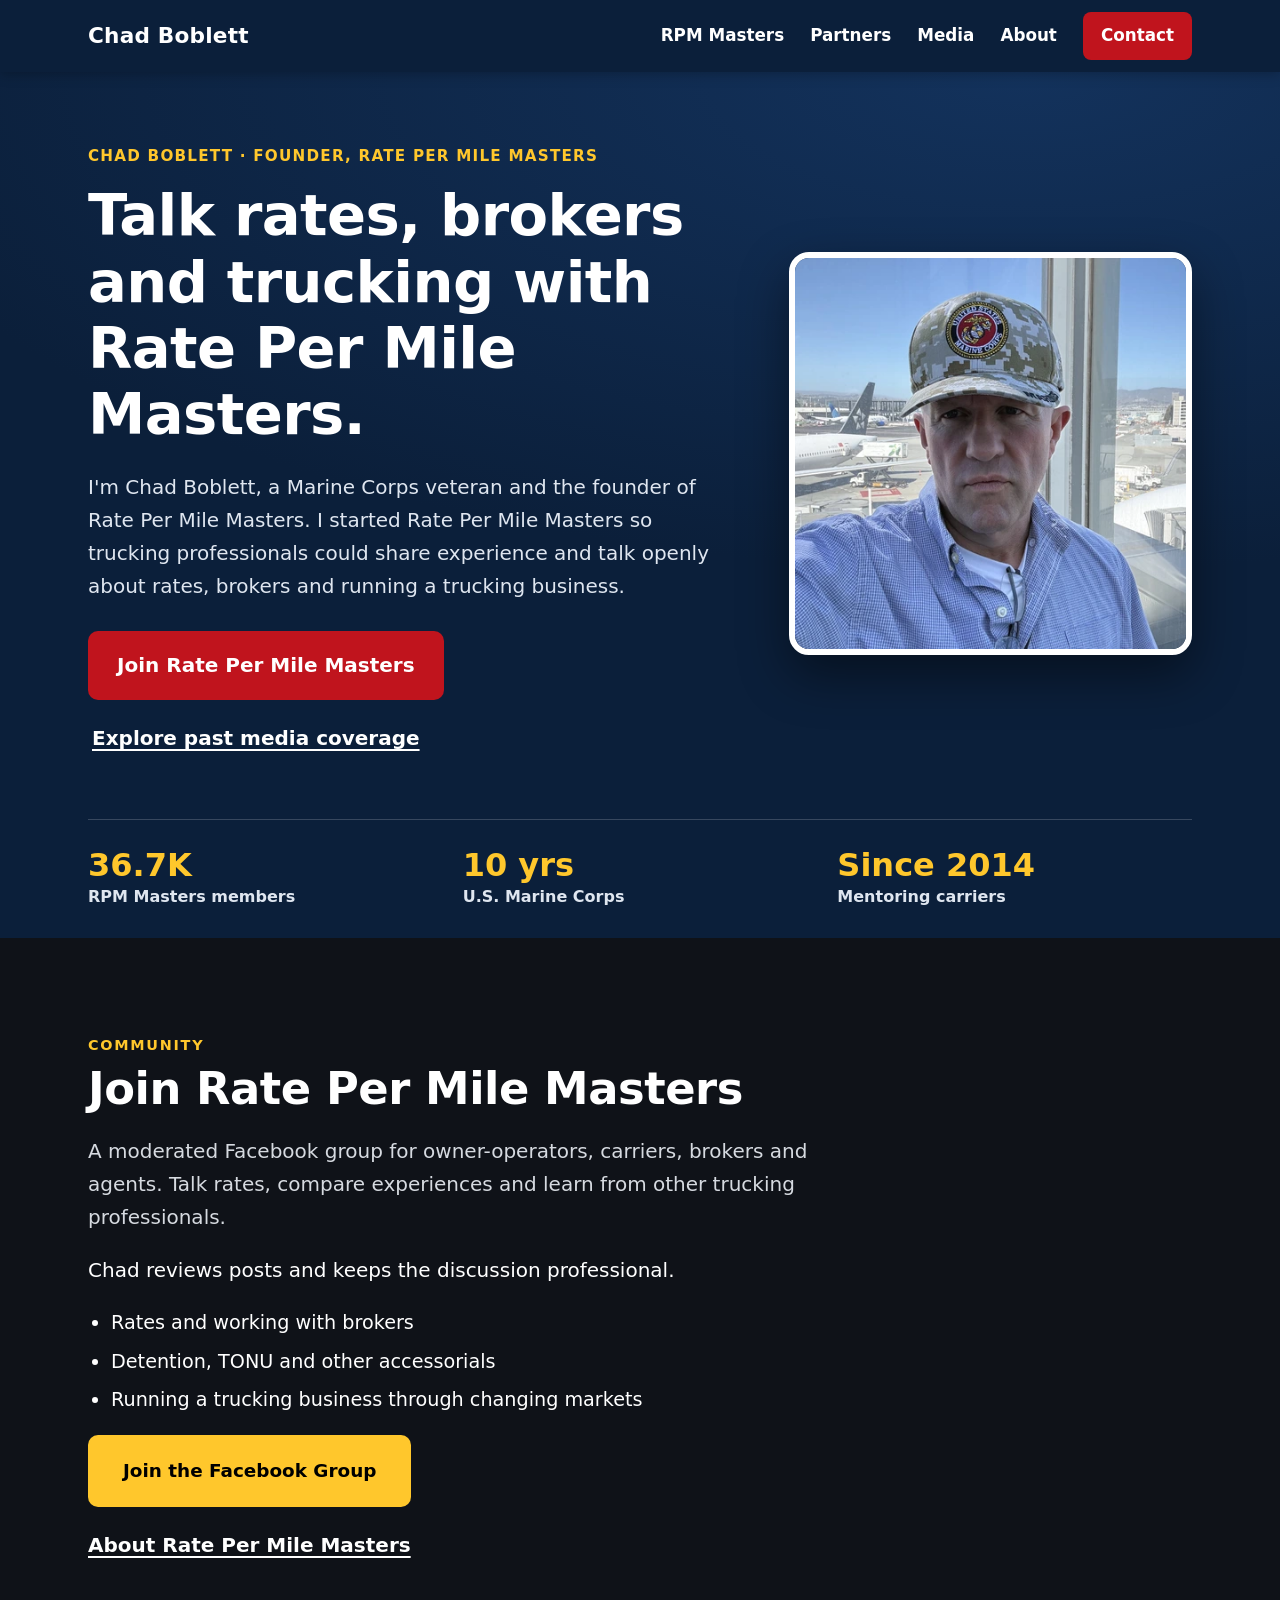
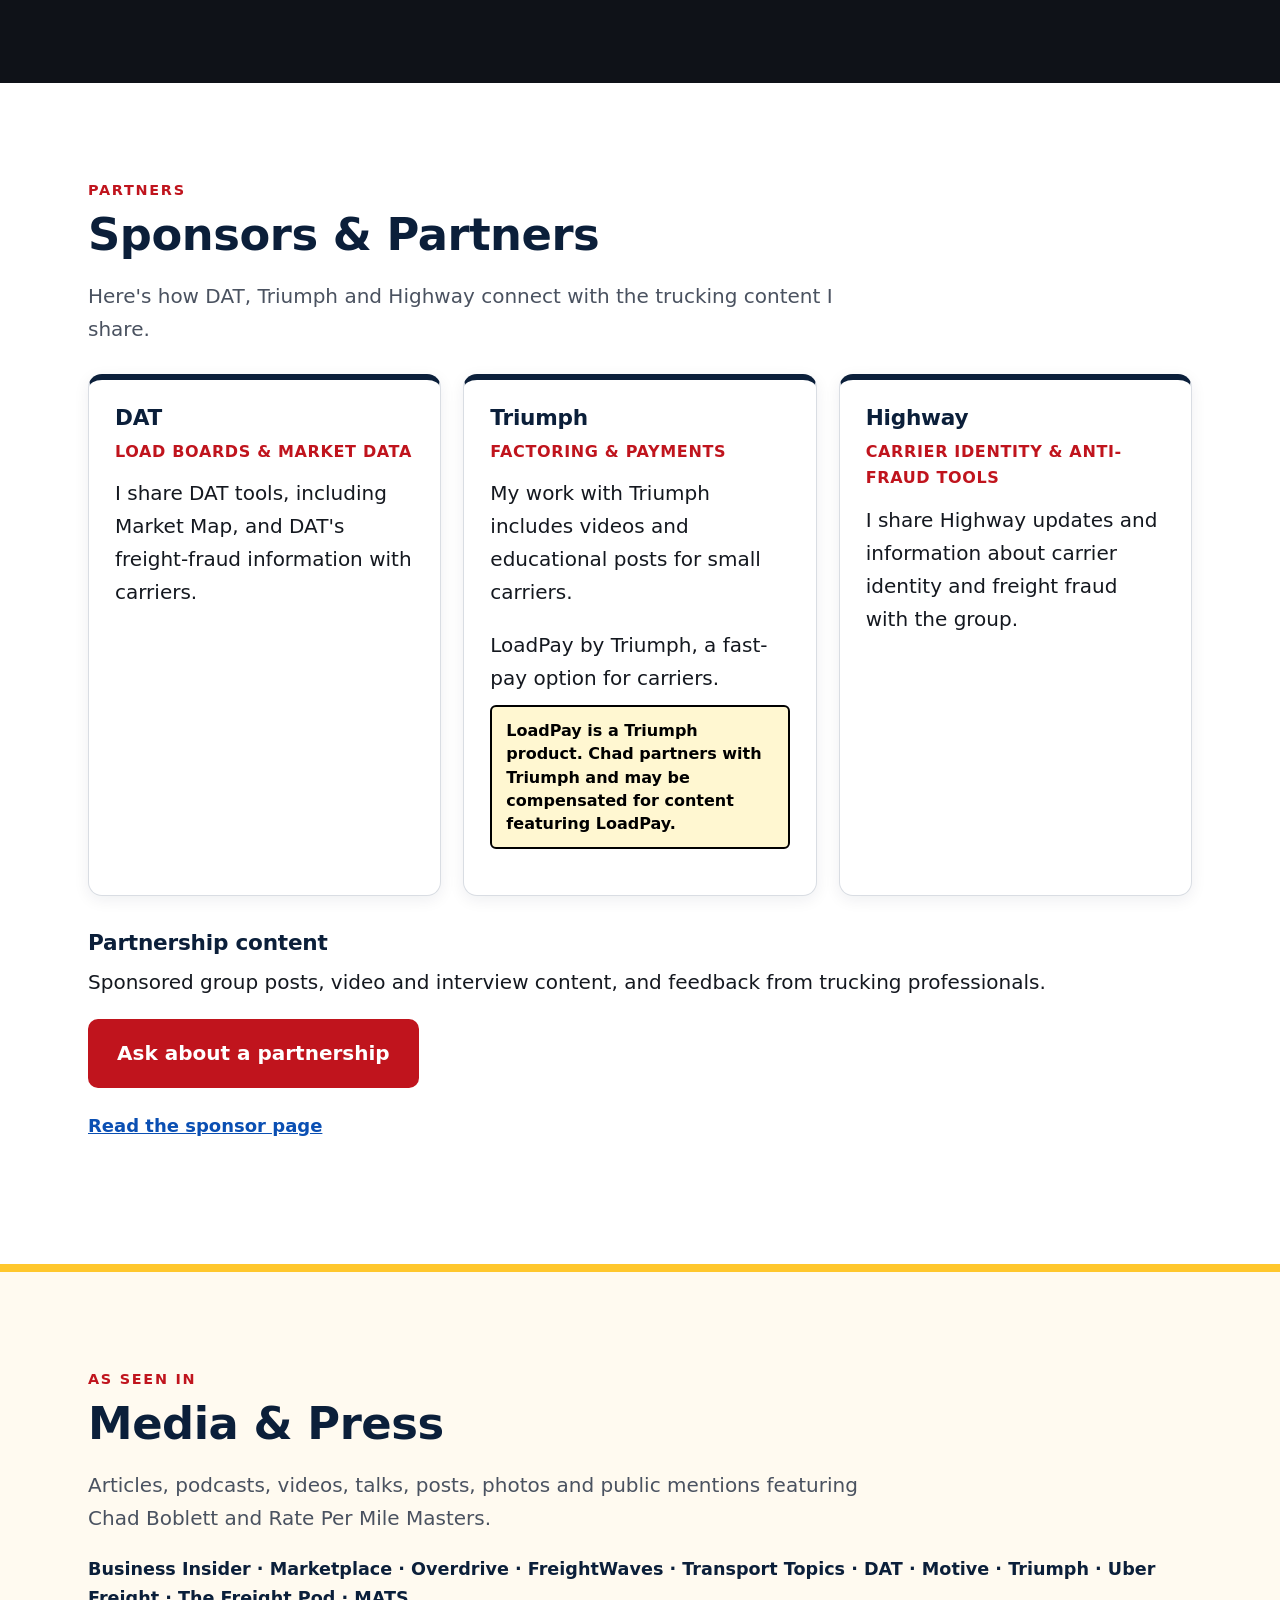
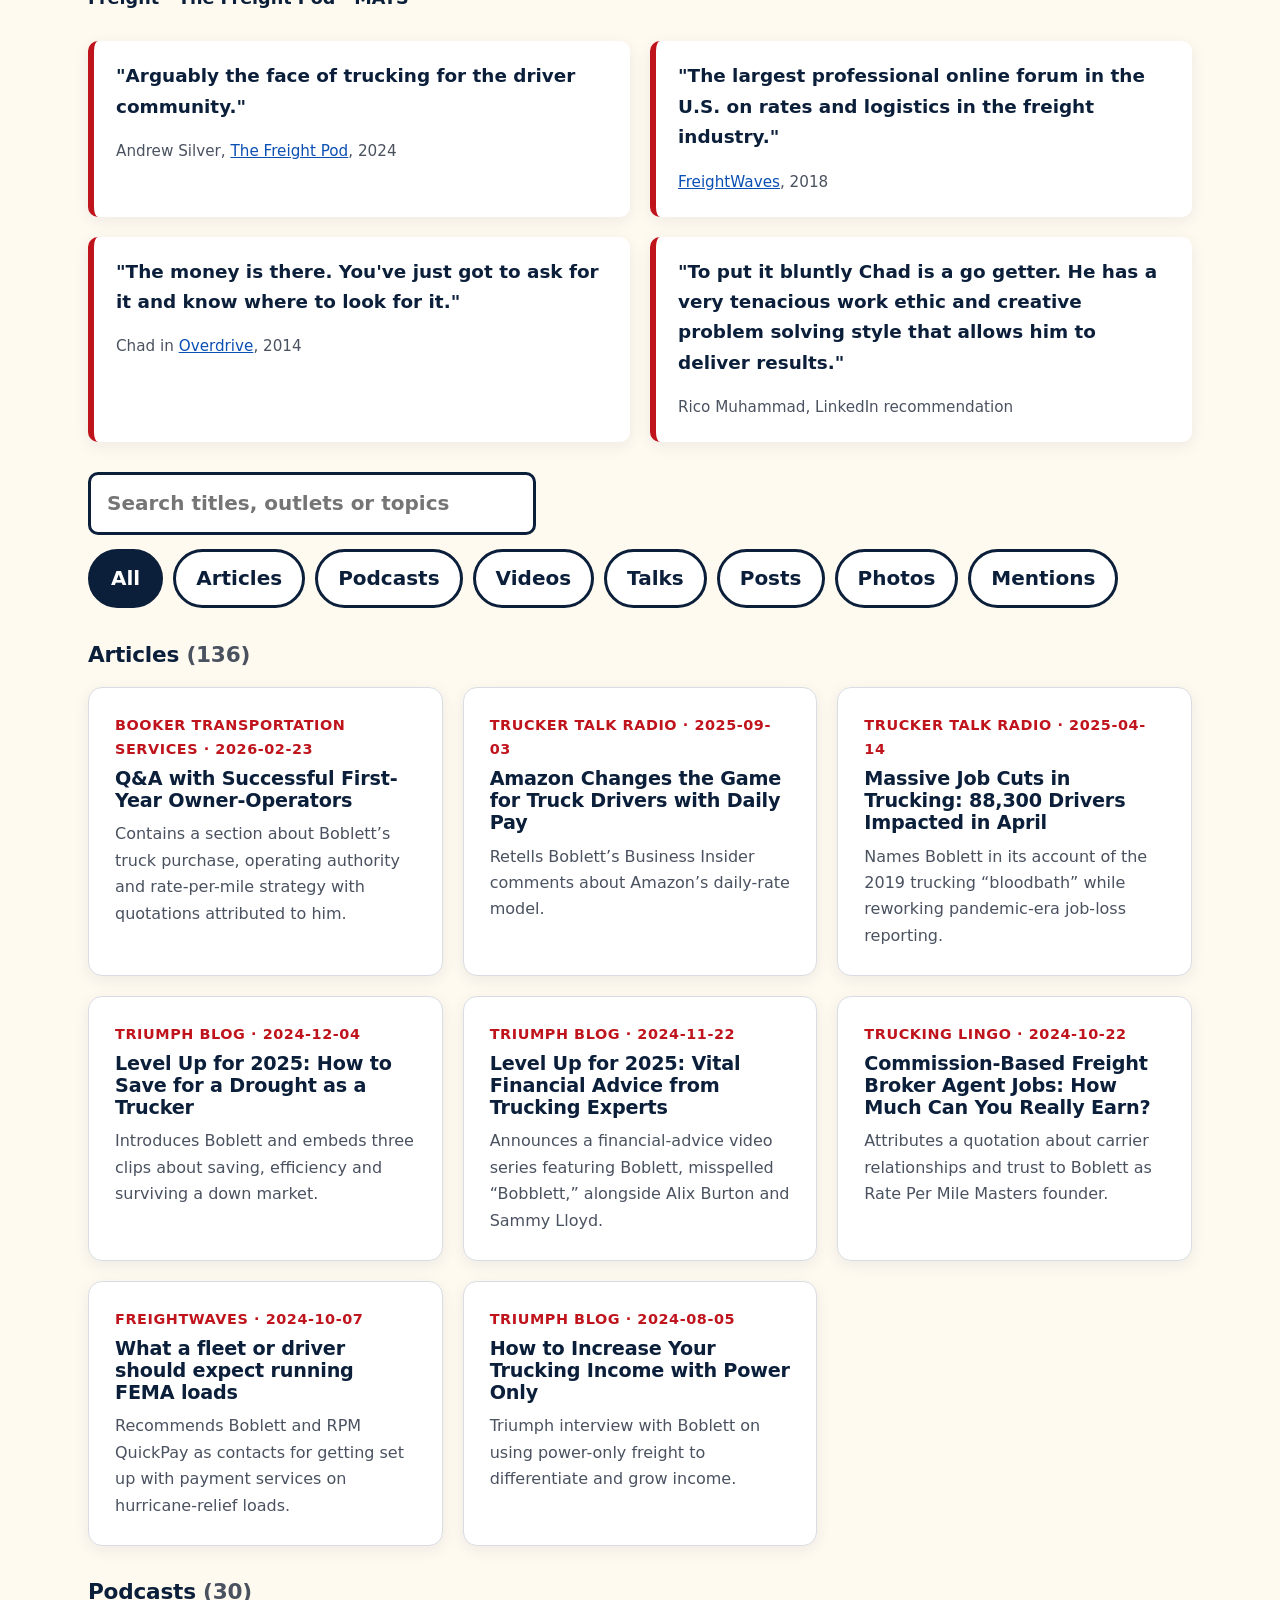
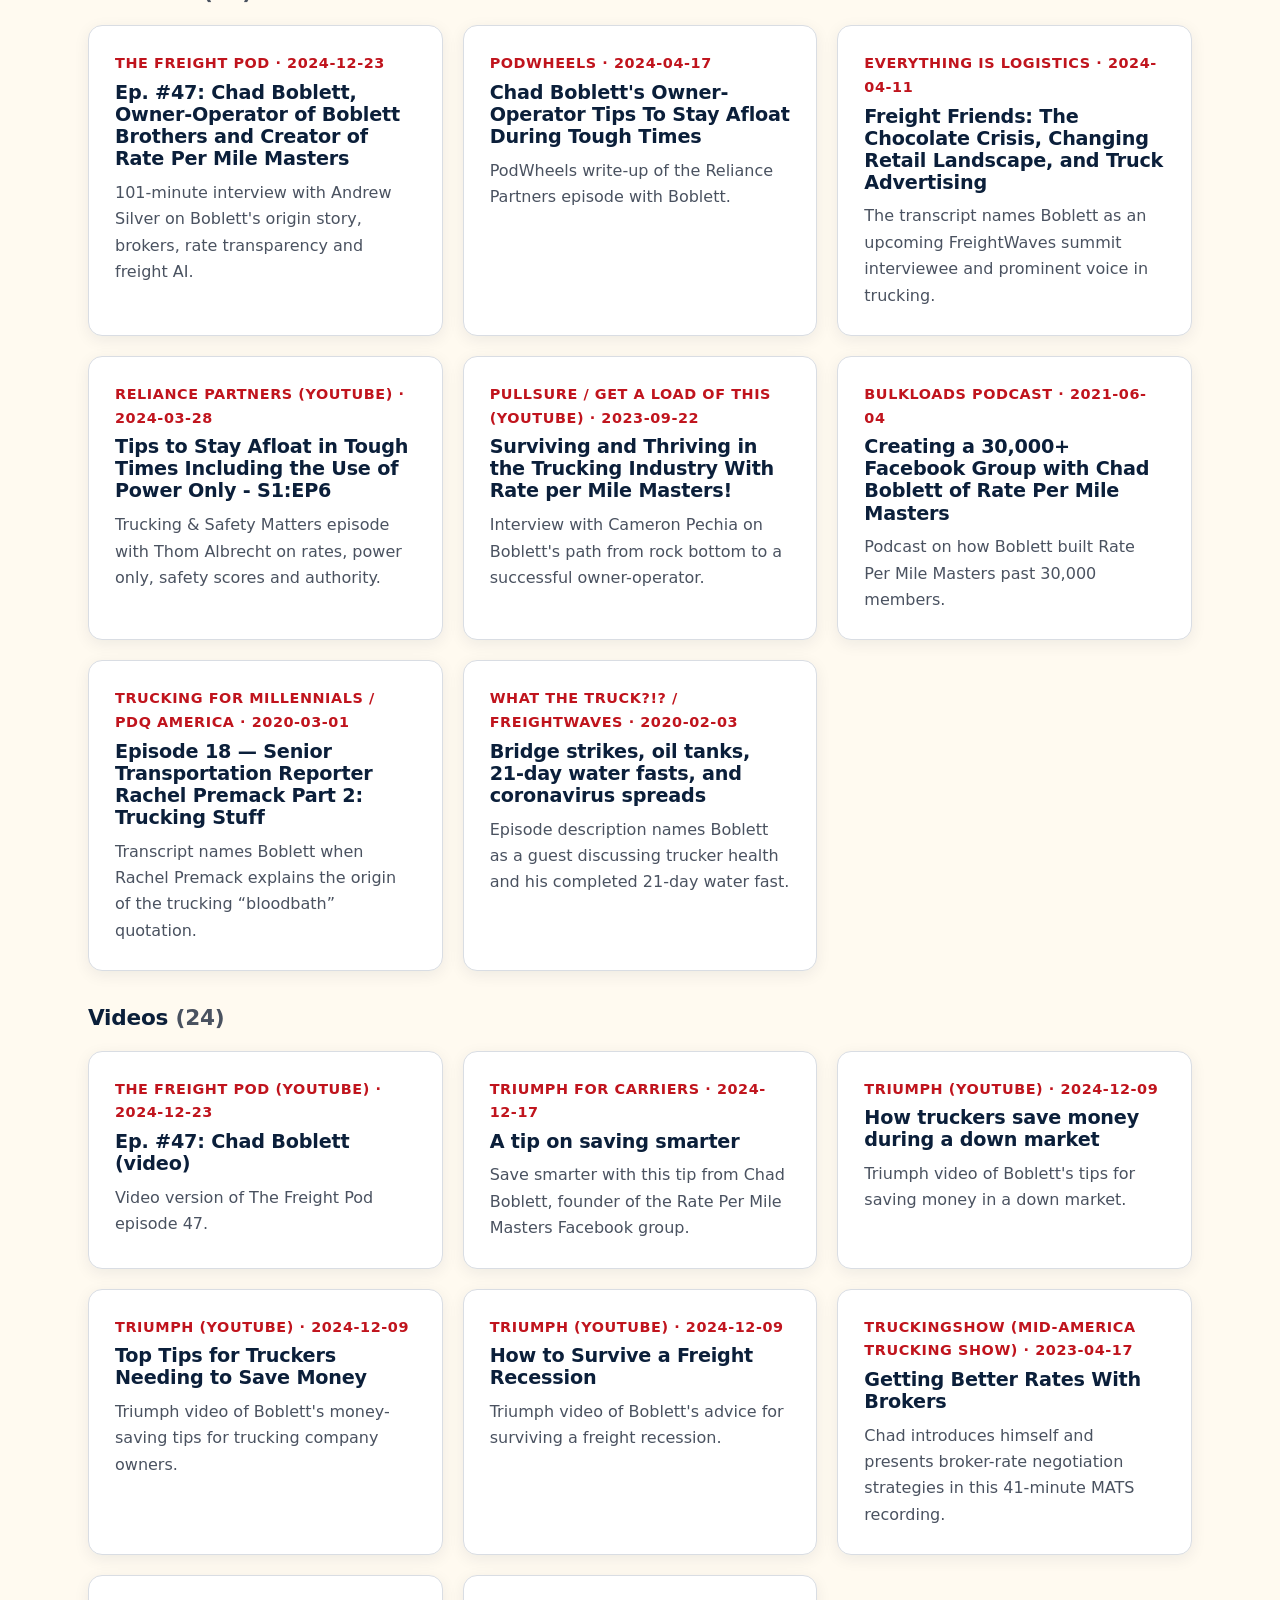
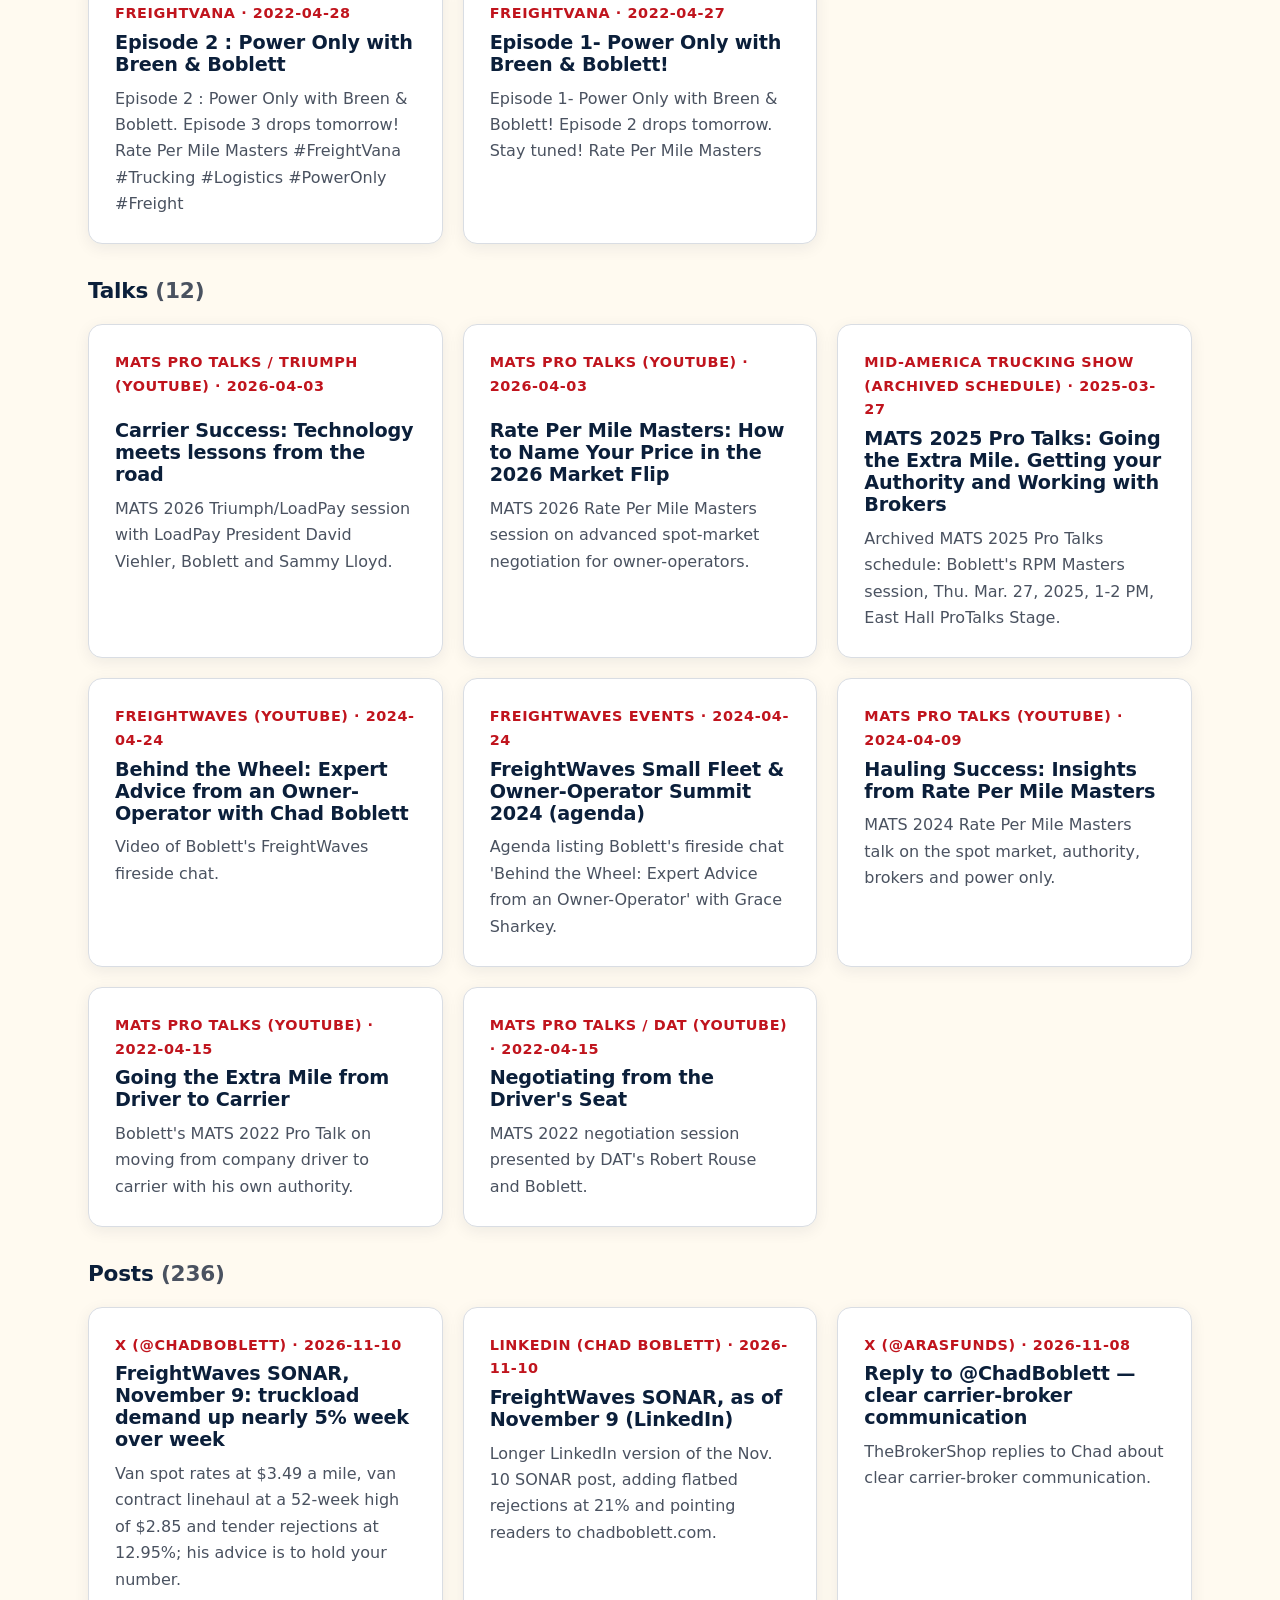
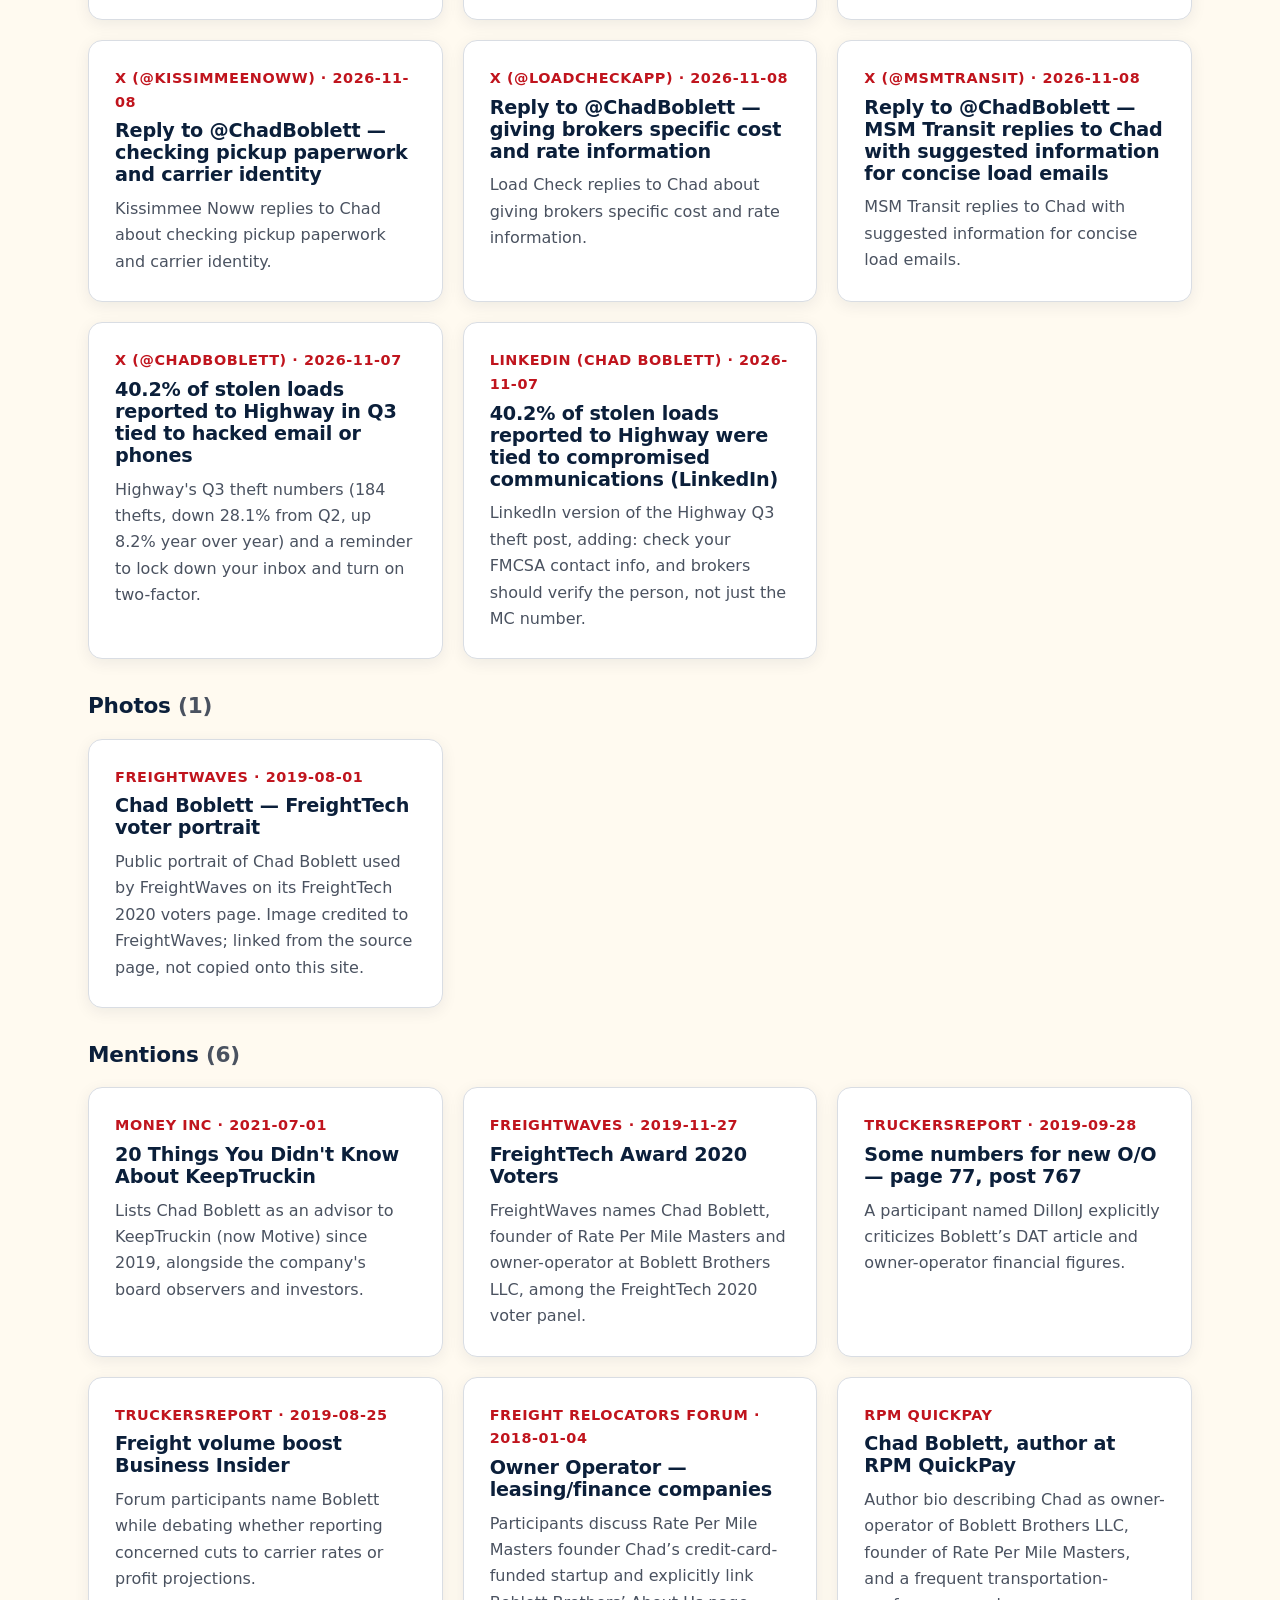
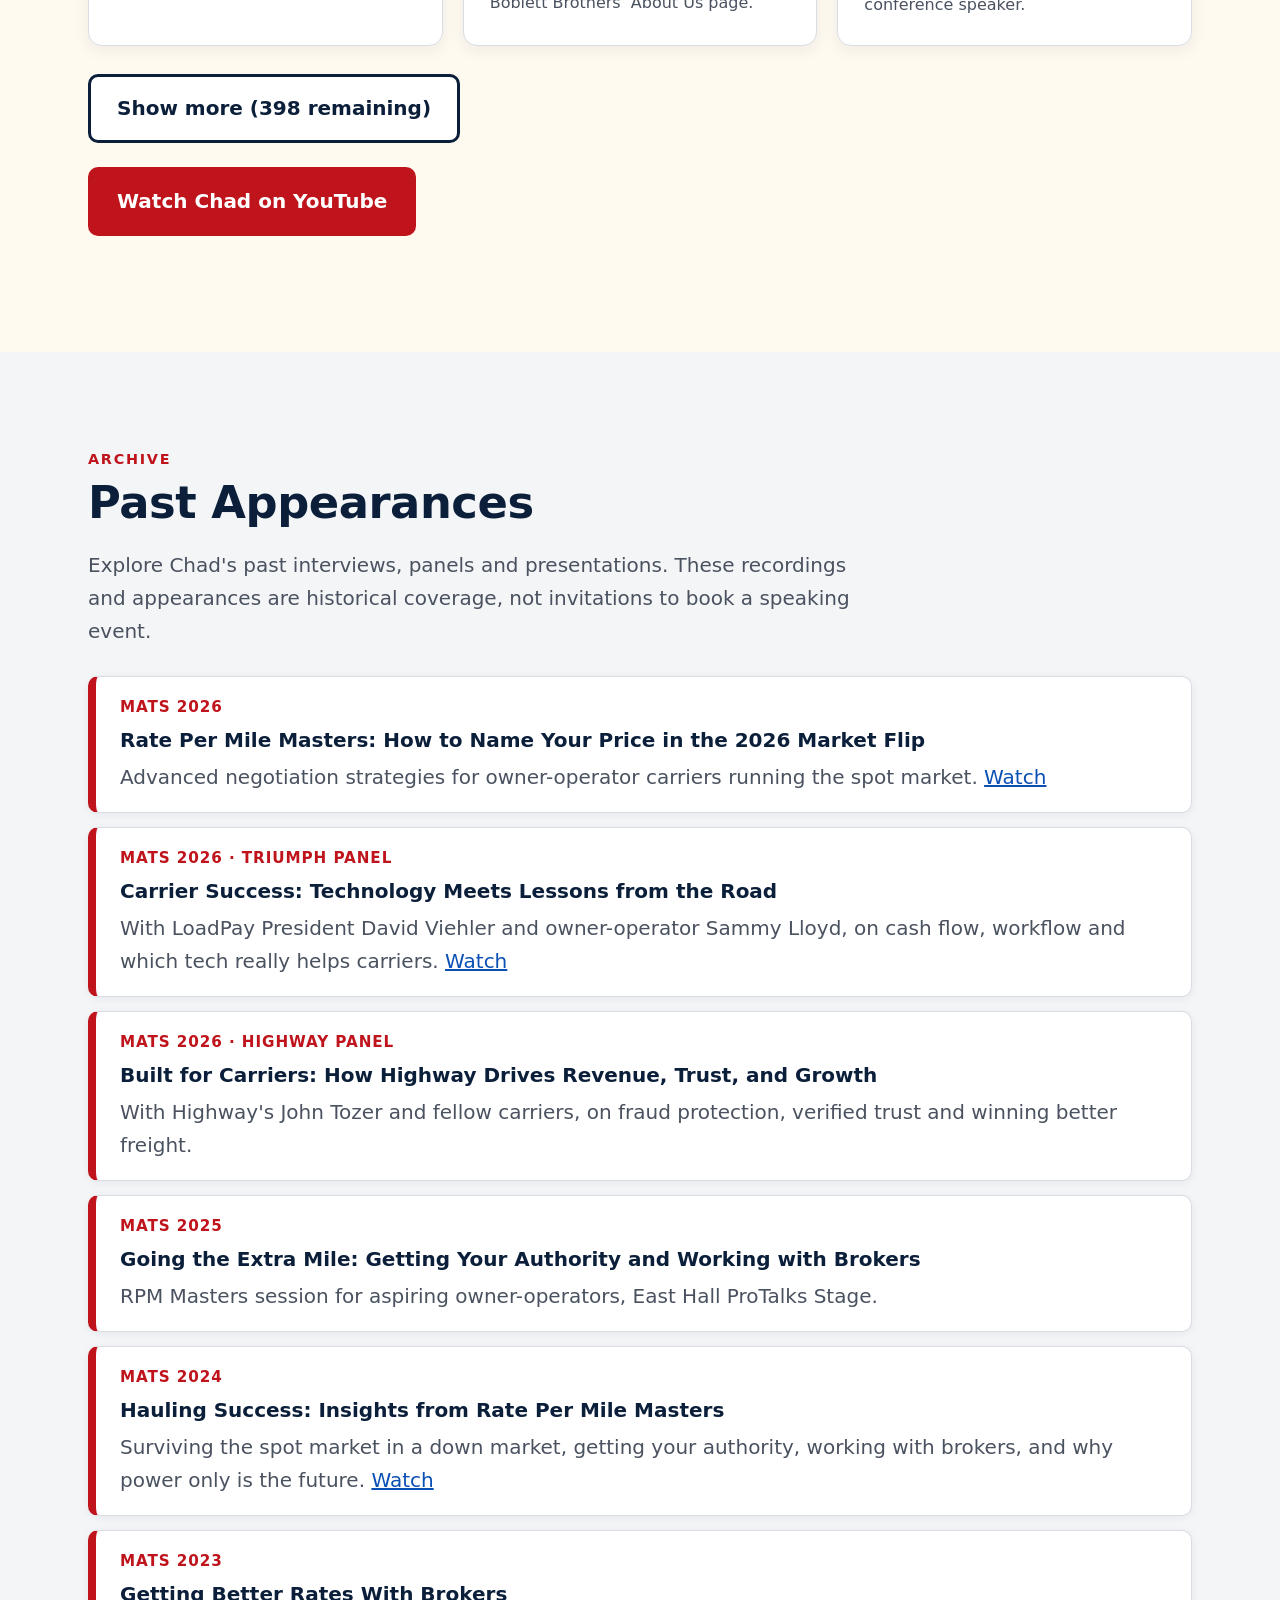
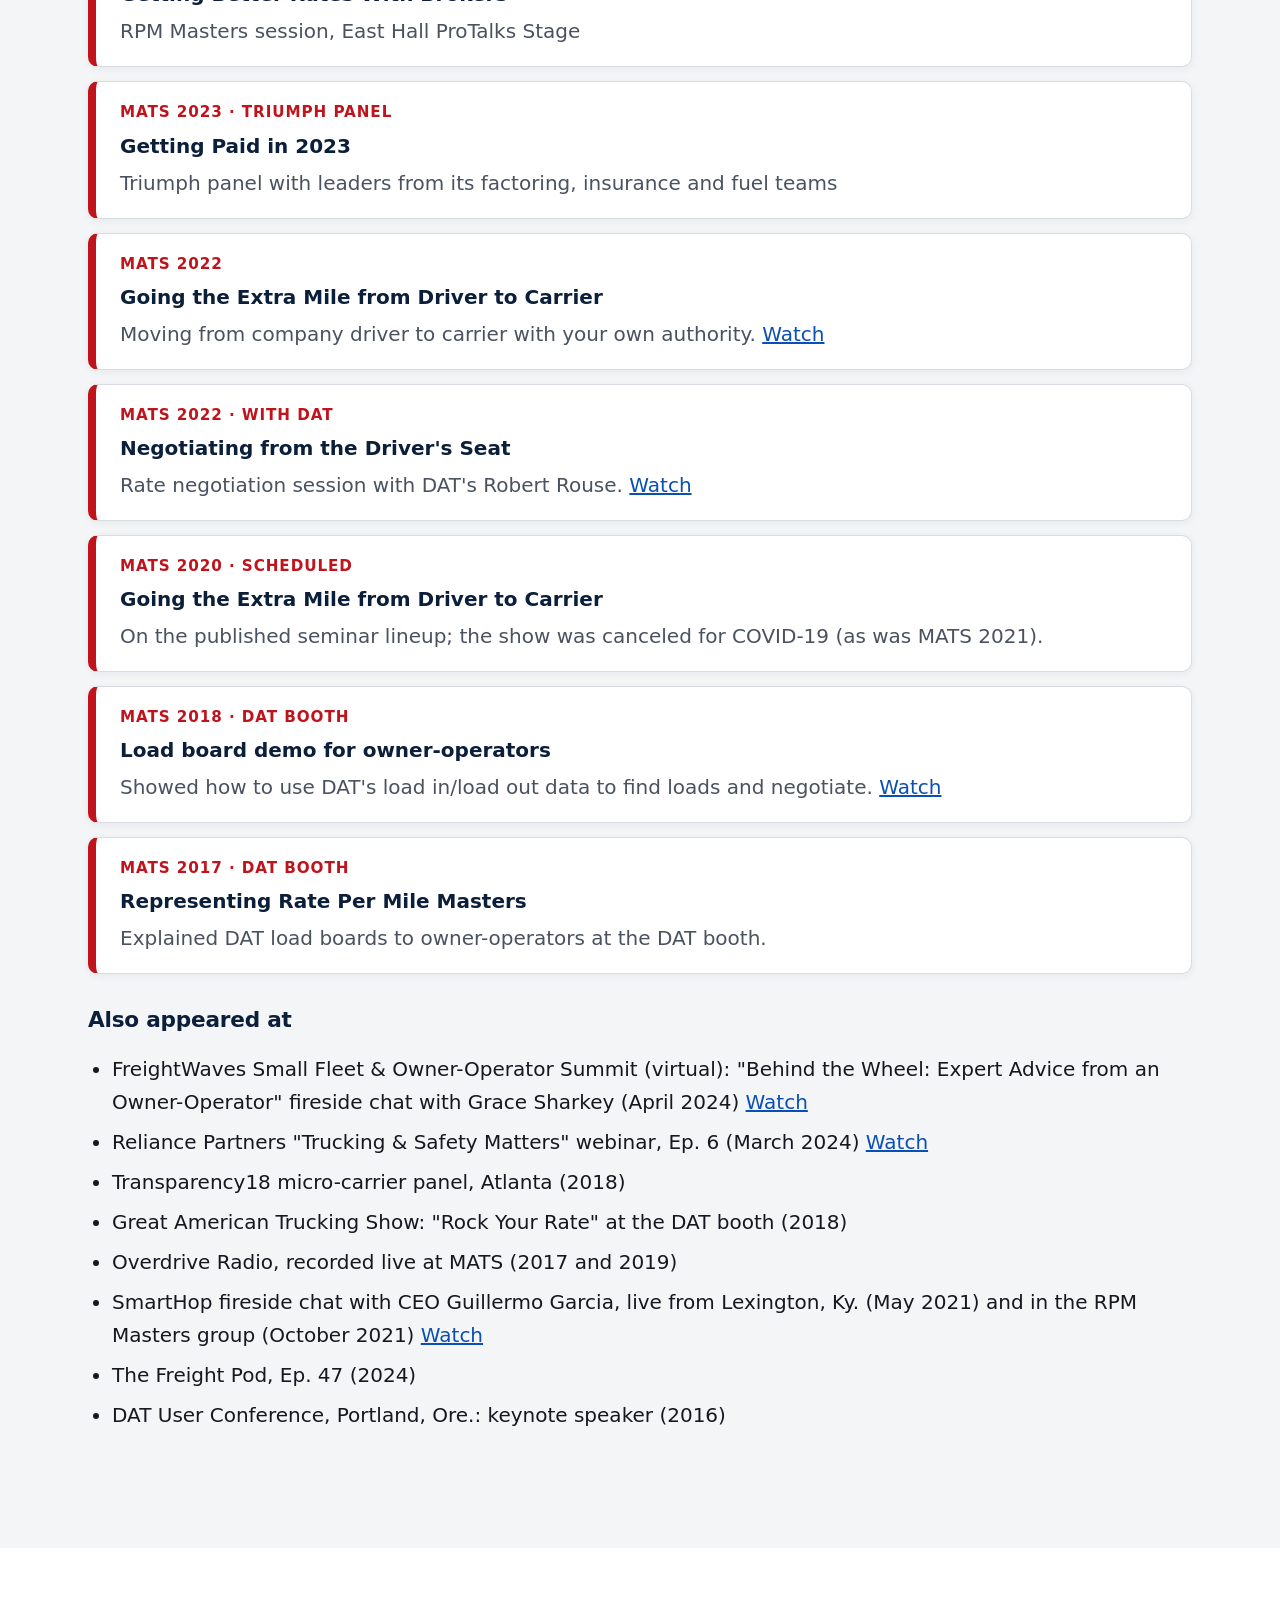
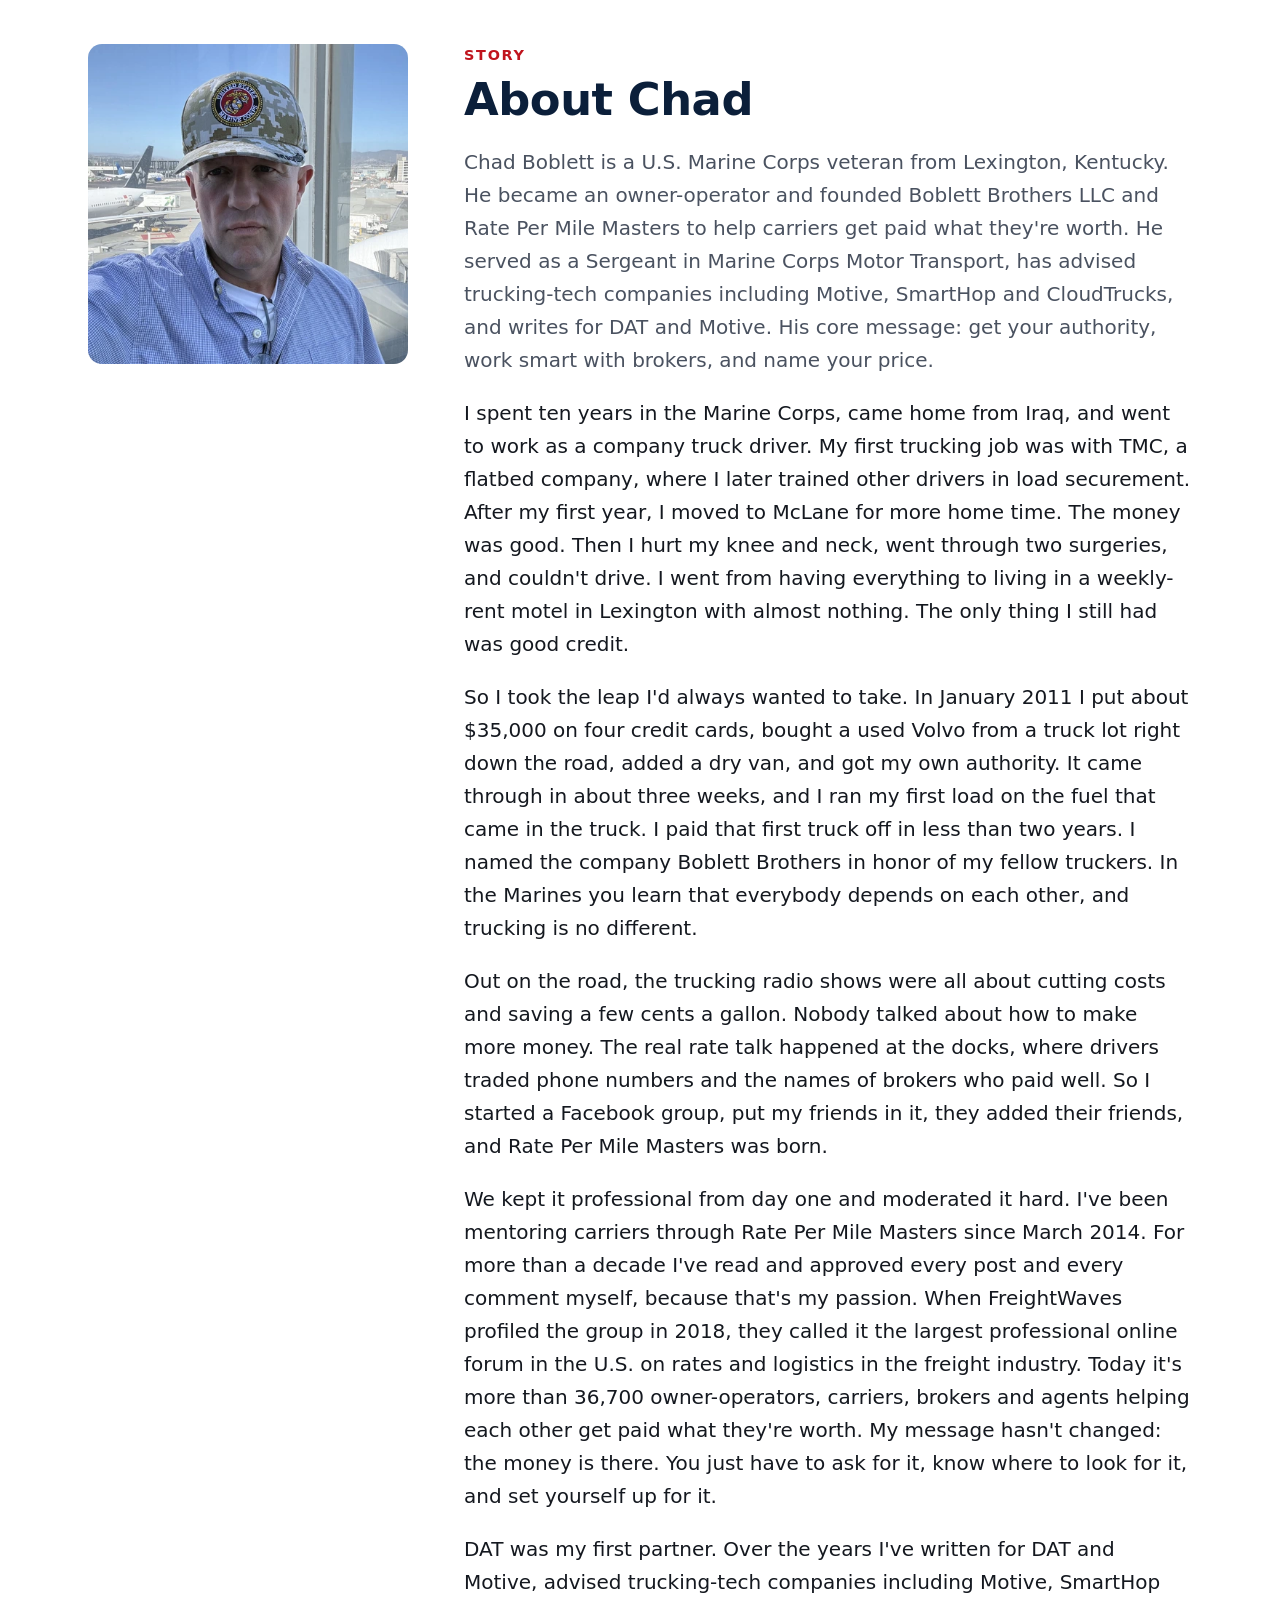
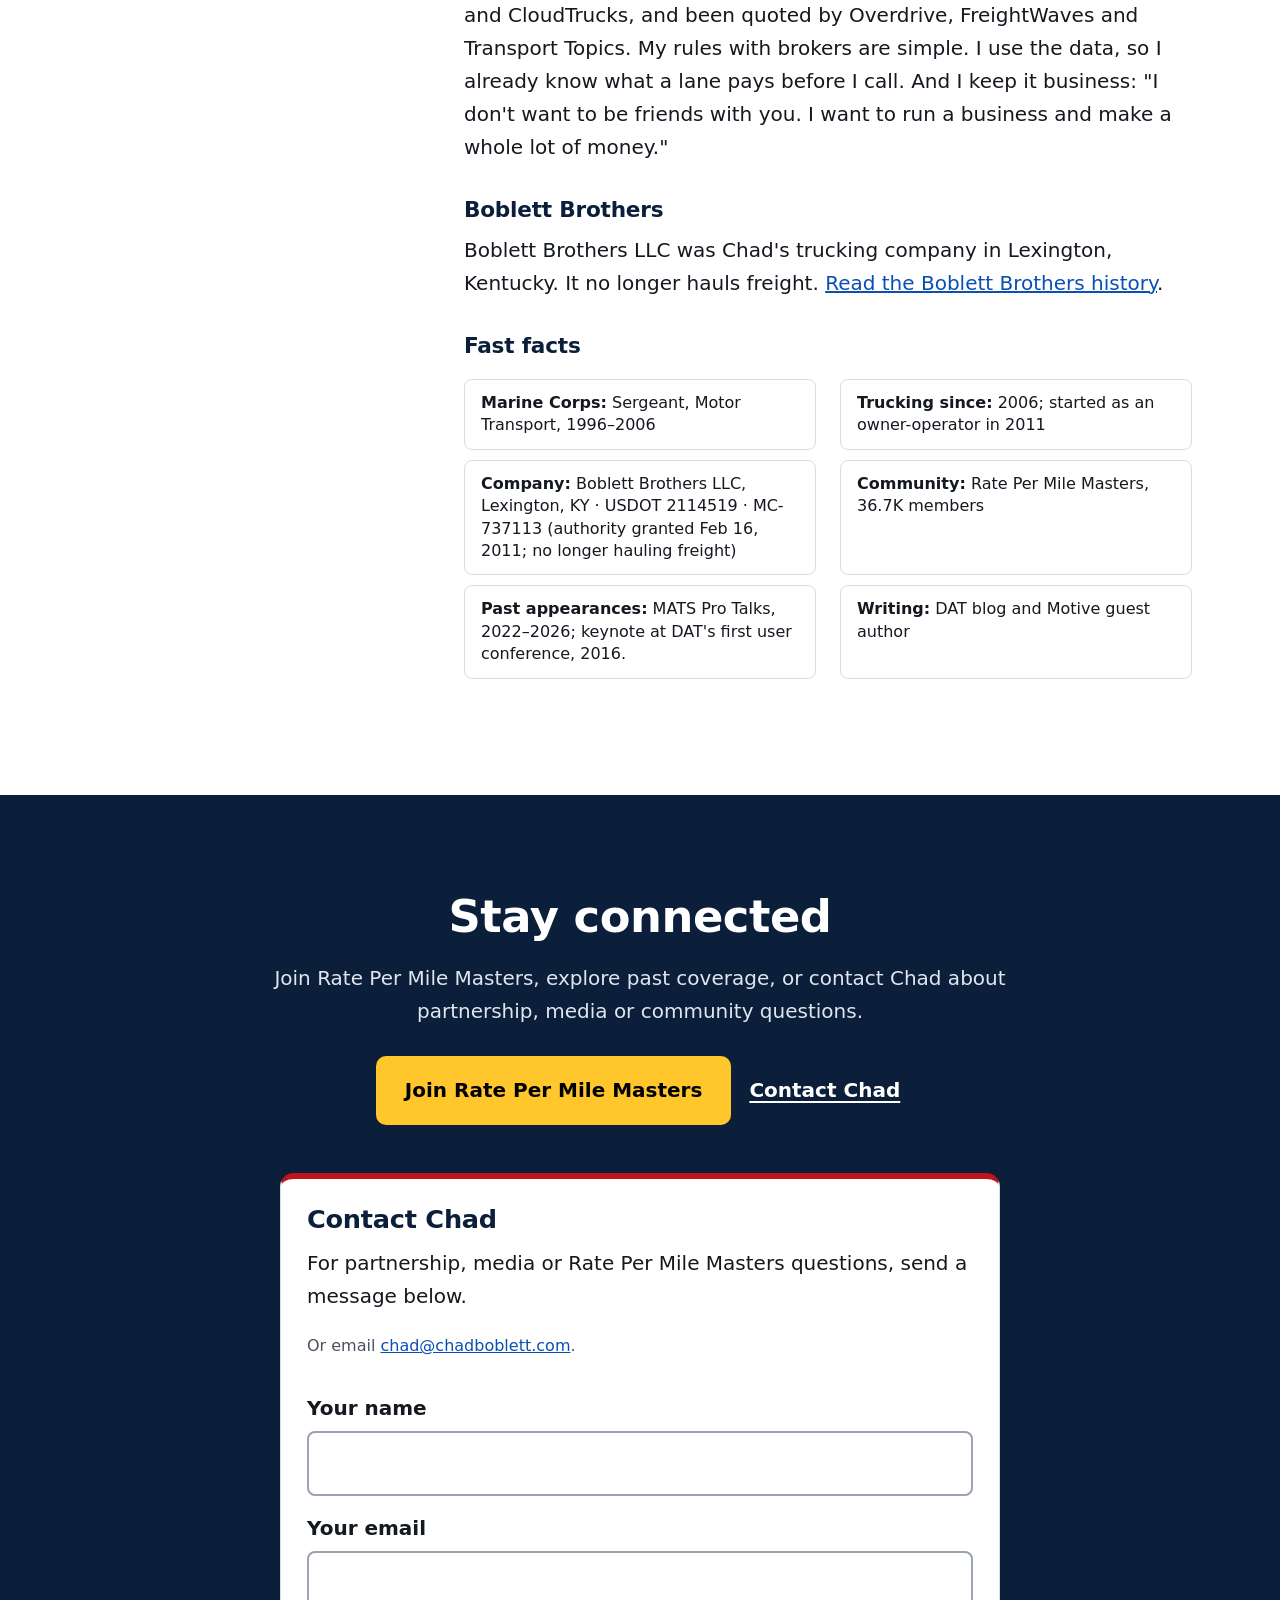
==== commit 78262091: "Clarify the About fast facts so owner-operator reads as history. The line now says Chad started as a" ====
--- a/index.html
+++ b/index.html
@@ -203,7 +203,7 @@
     <h3>Fast facts</h3>
     <ul class="facts">
       <li><strong>Marine Corps:</strong> Sergeant, Motor Transport, 1996–2006</li>
-      <li><strong>Trucking since:</strong> 2006; owner-operator since 2011</li>
+      <li><strong>Trucking since:</strong> 2006; started as an owner-operator in 2011</li>
       <li><strong>Company:</strong> Boblett Brothers LLC, Lexington, KY · USDOT 2114519 · MC-737113 (authority granted Feb 16, 2011; no longer hauling freight)</li>
       <li><strong>Community:</strong> Rate Per Mile Masters, 36.7K members</li>
       <li><strong>Past appearances:</strong> MATS Pro Talks, 2022–2026; keynote at DAT's first user conference, 2016.</li>
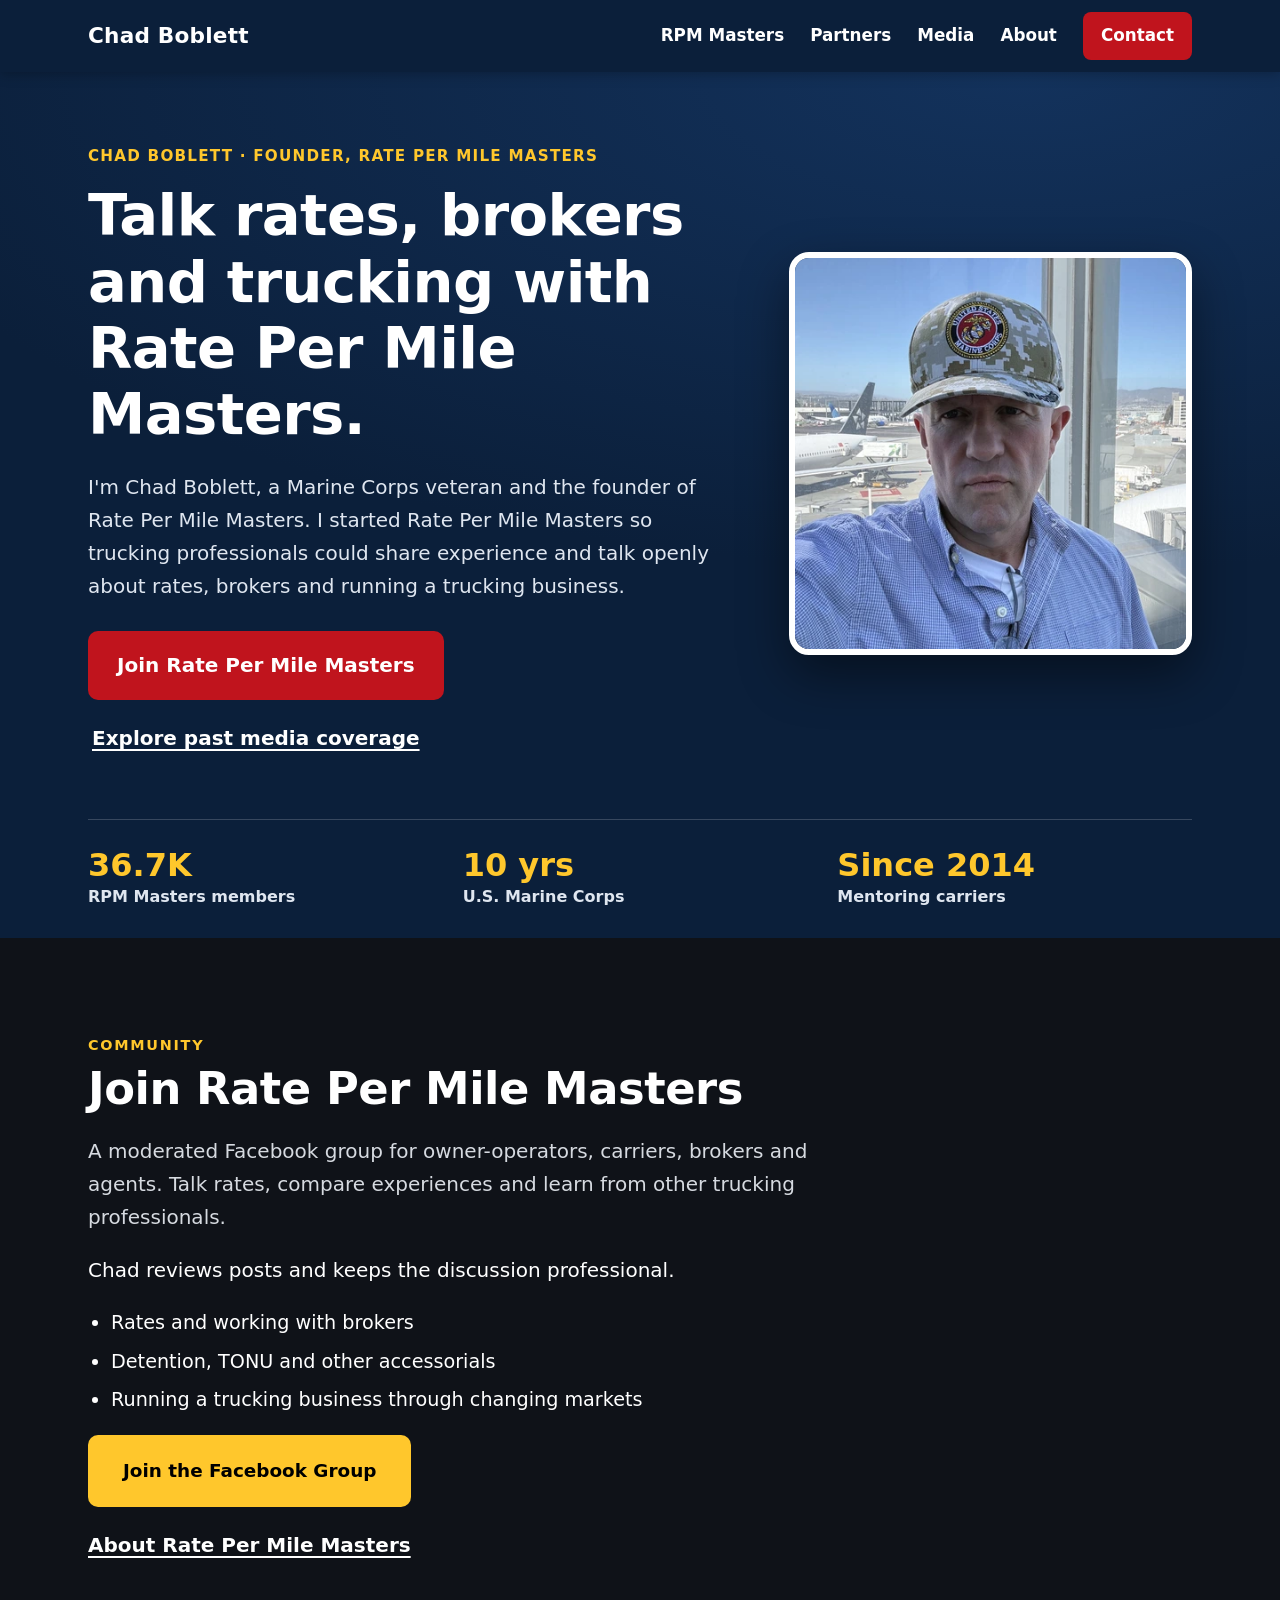
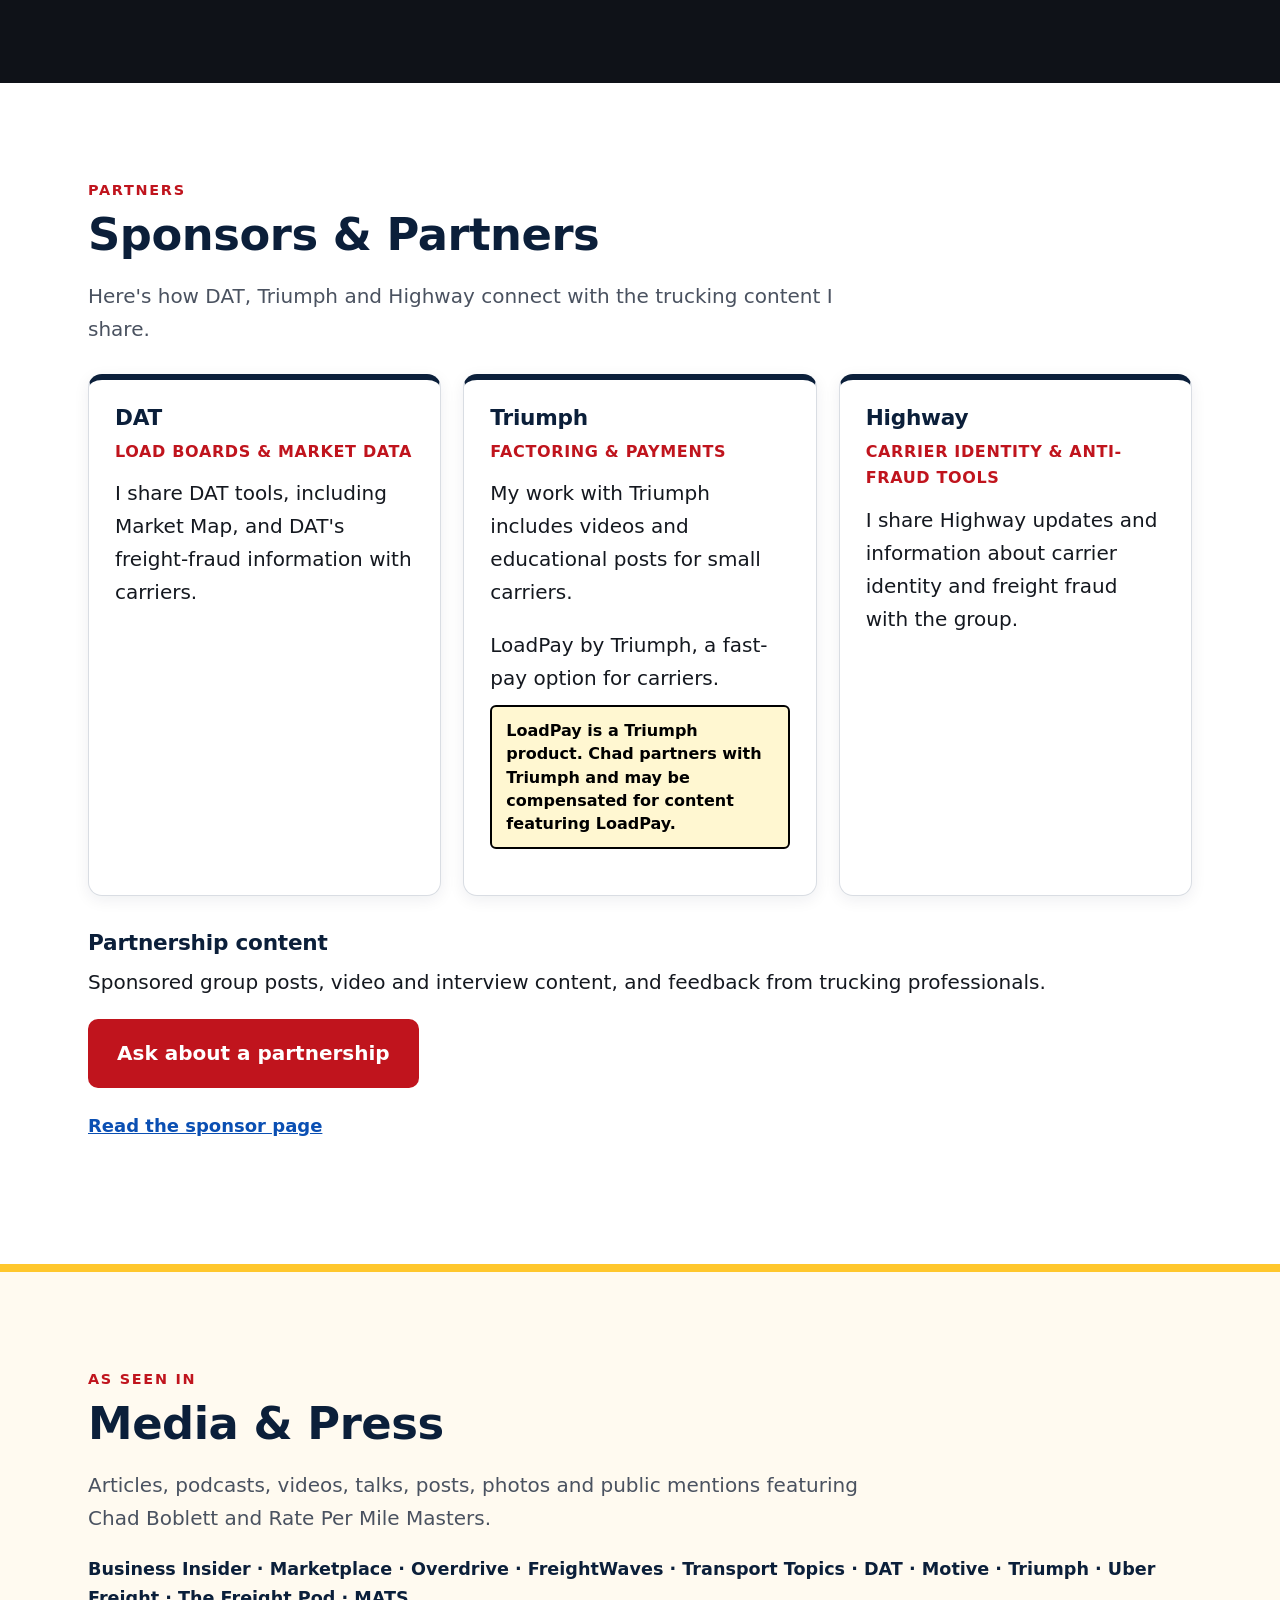
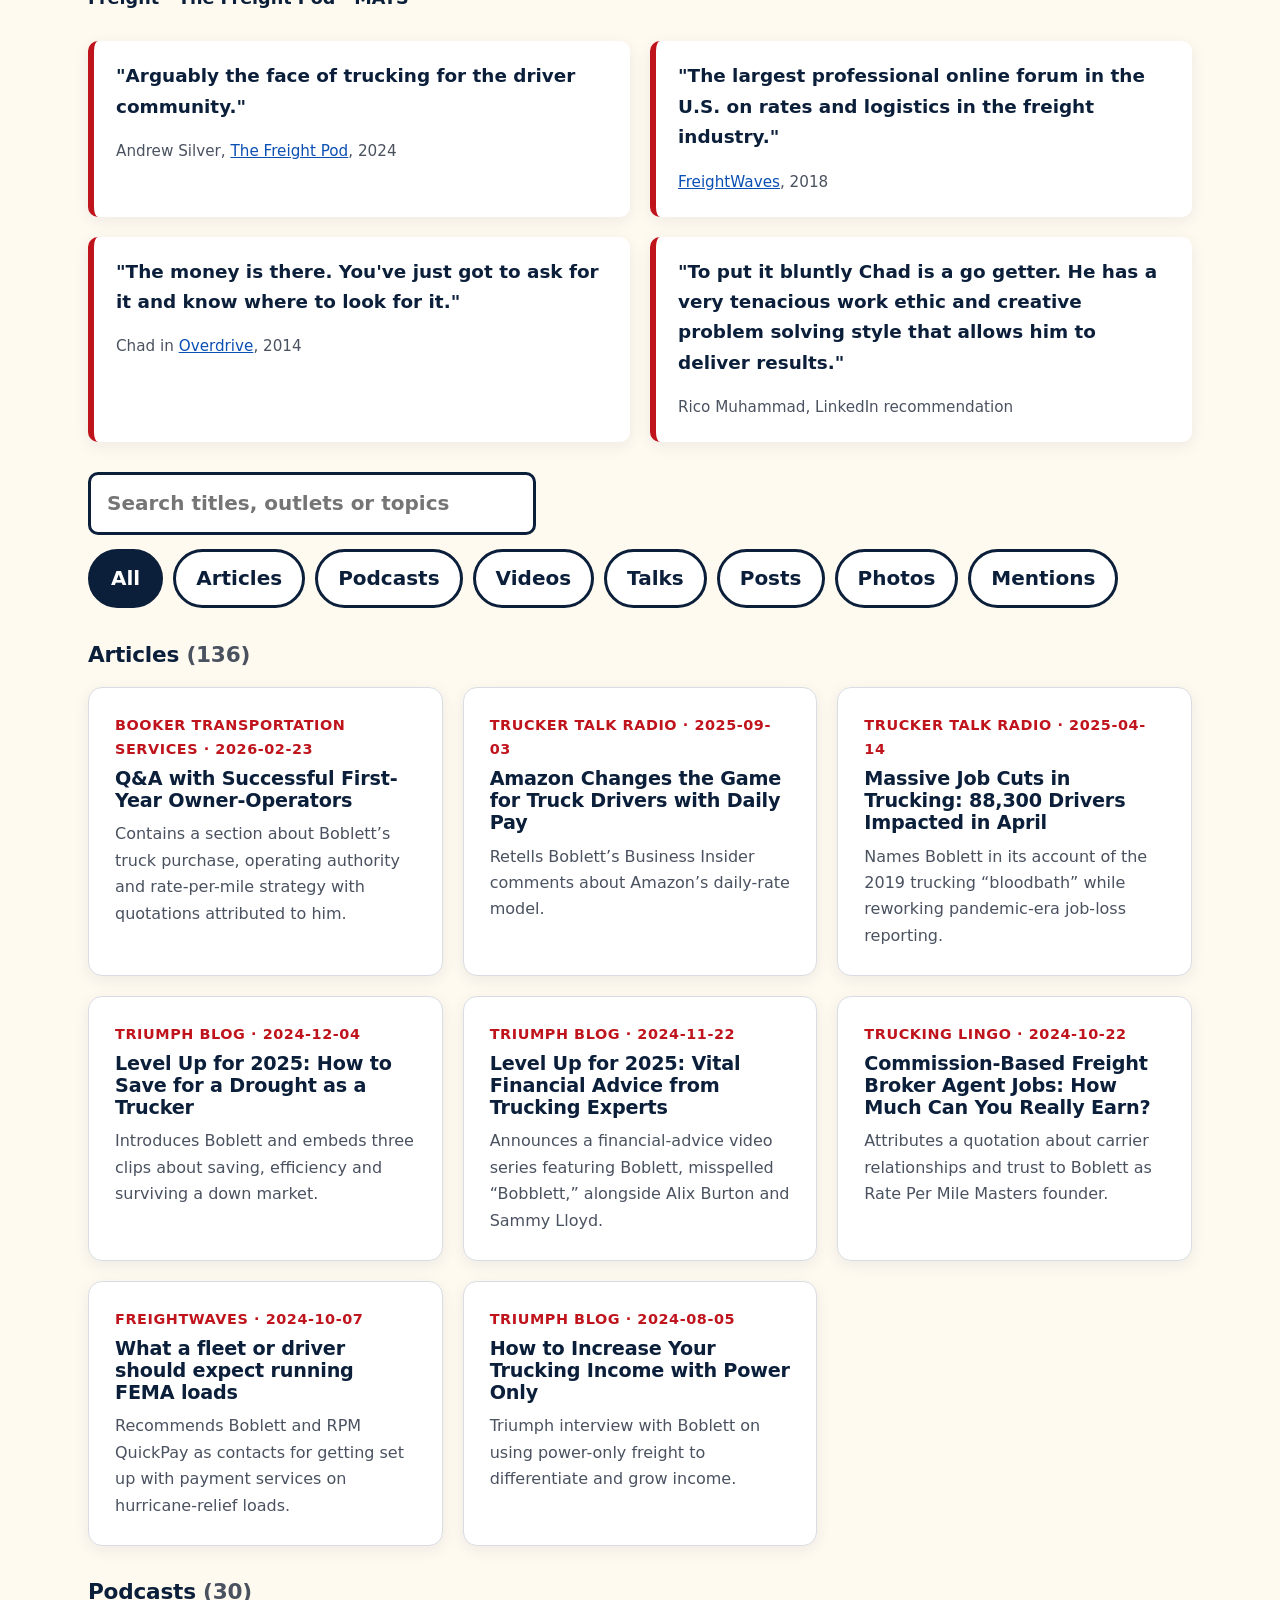
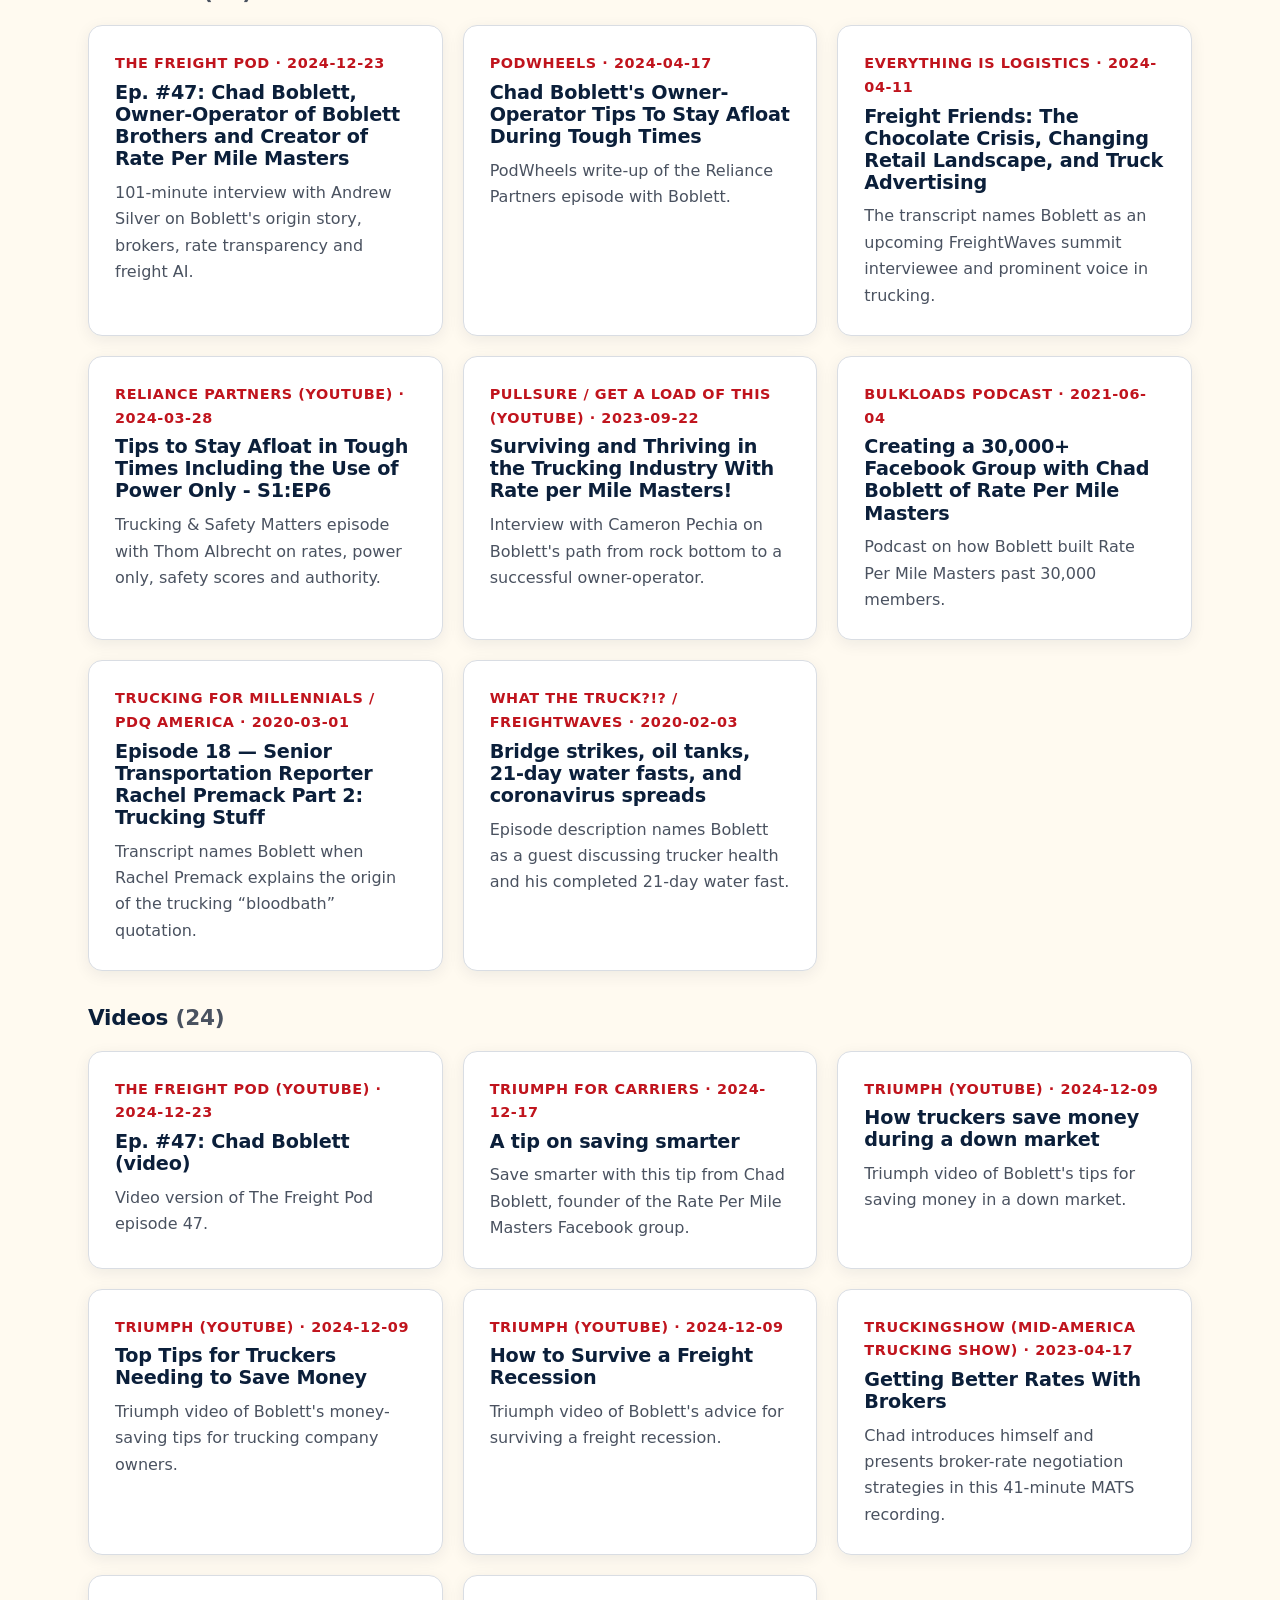
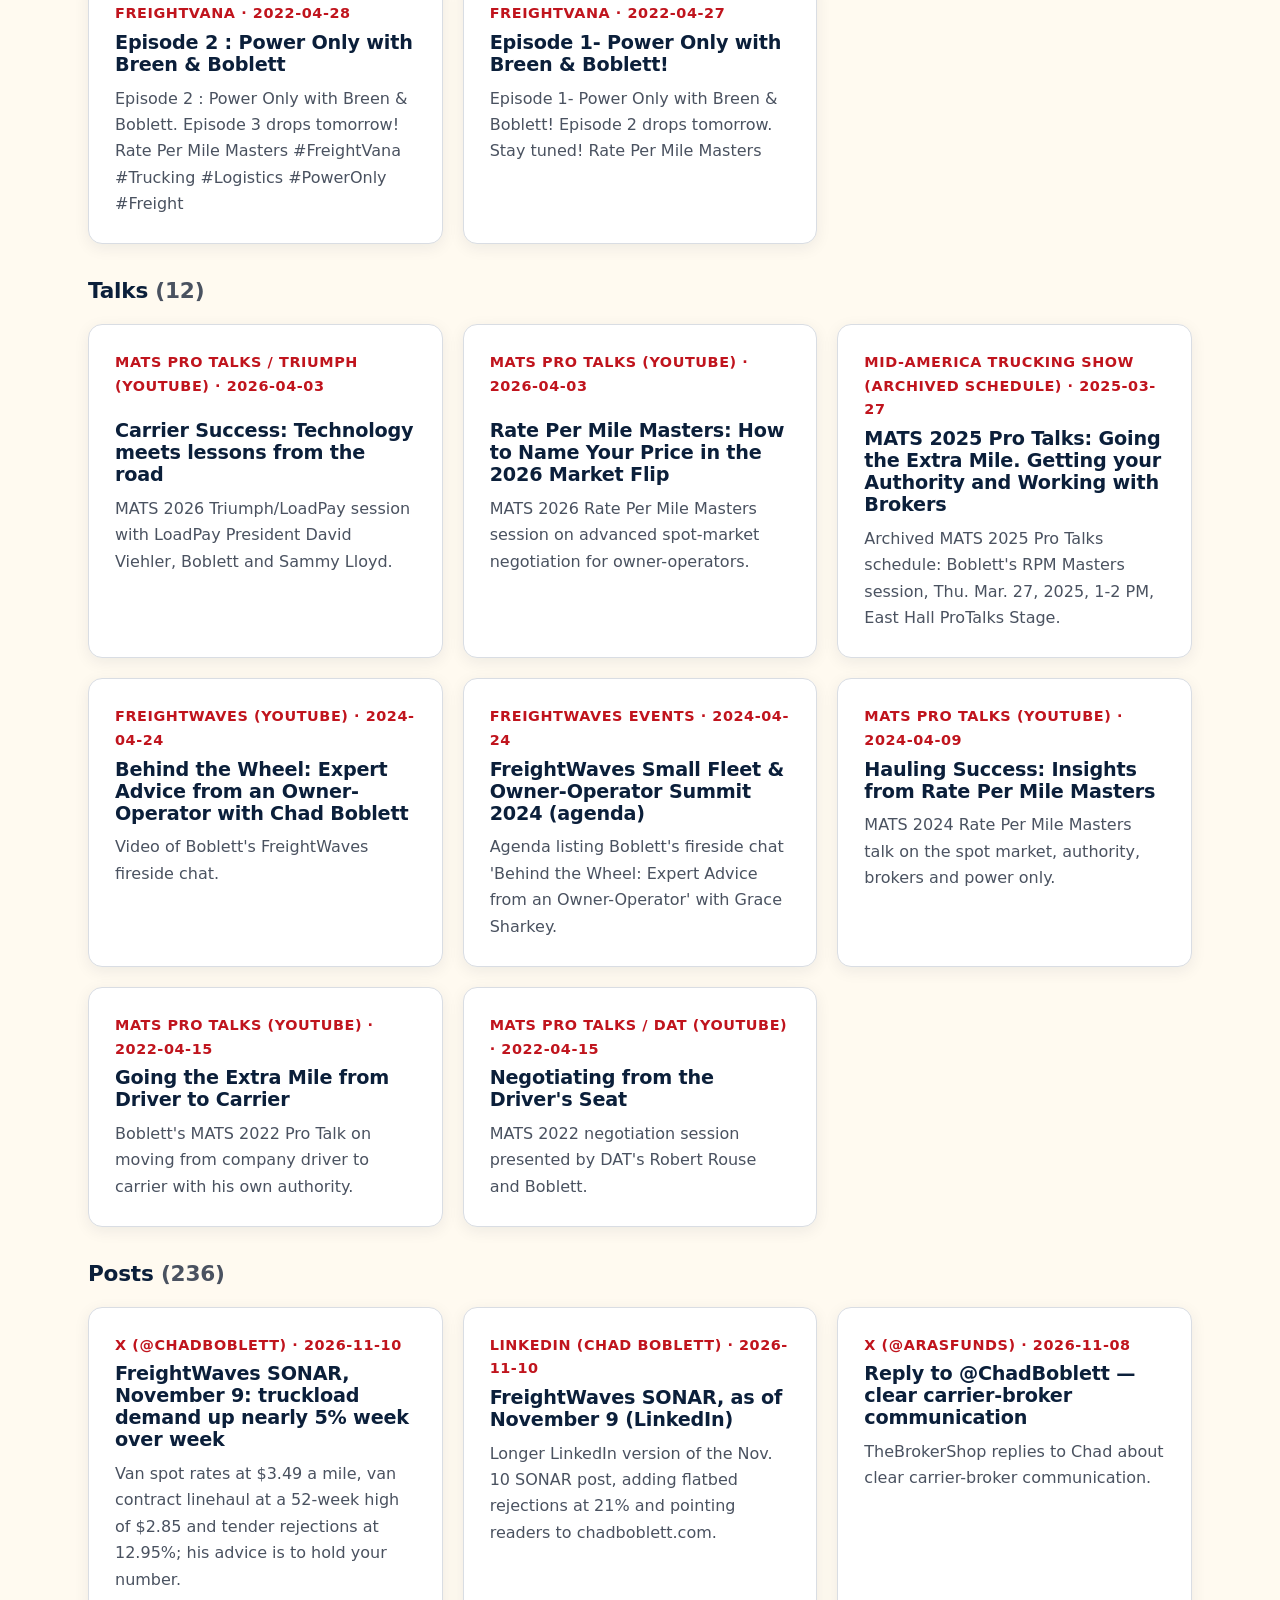
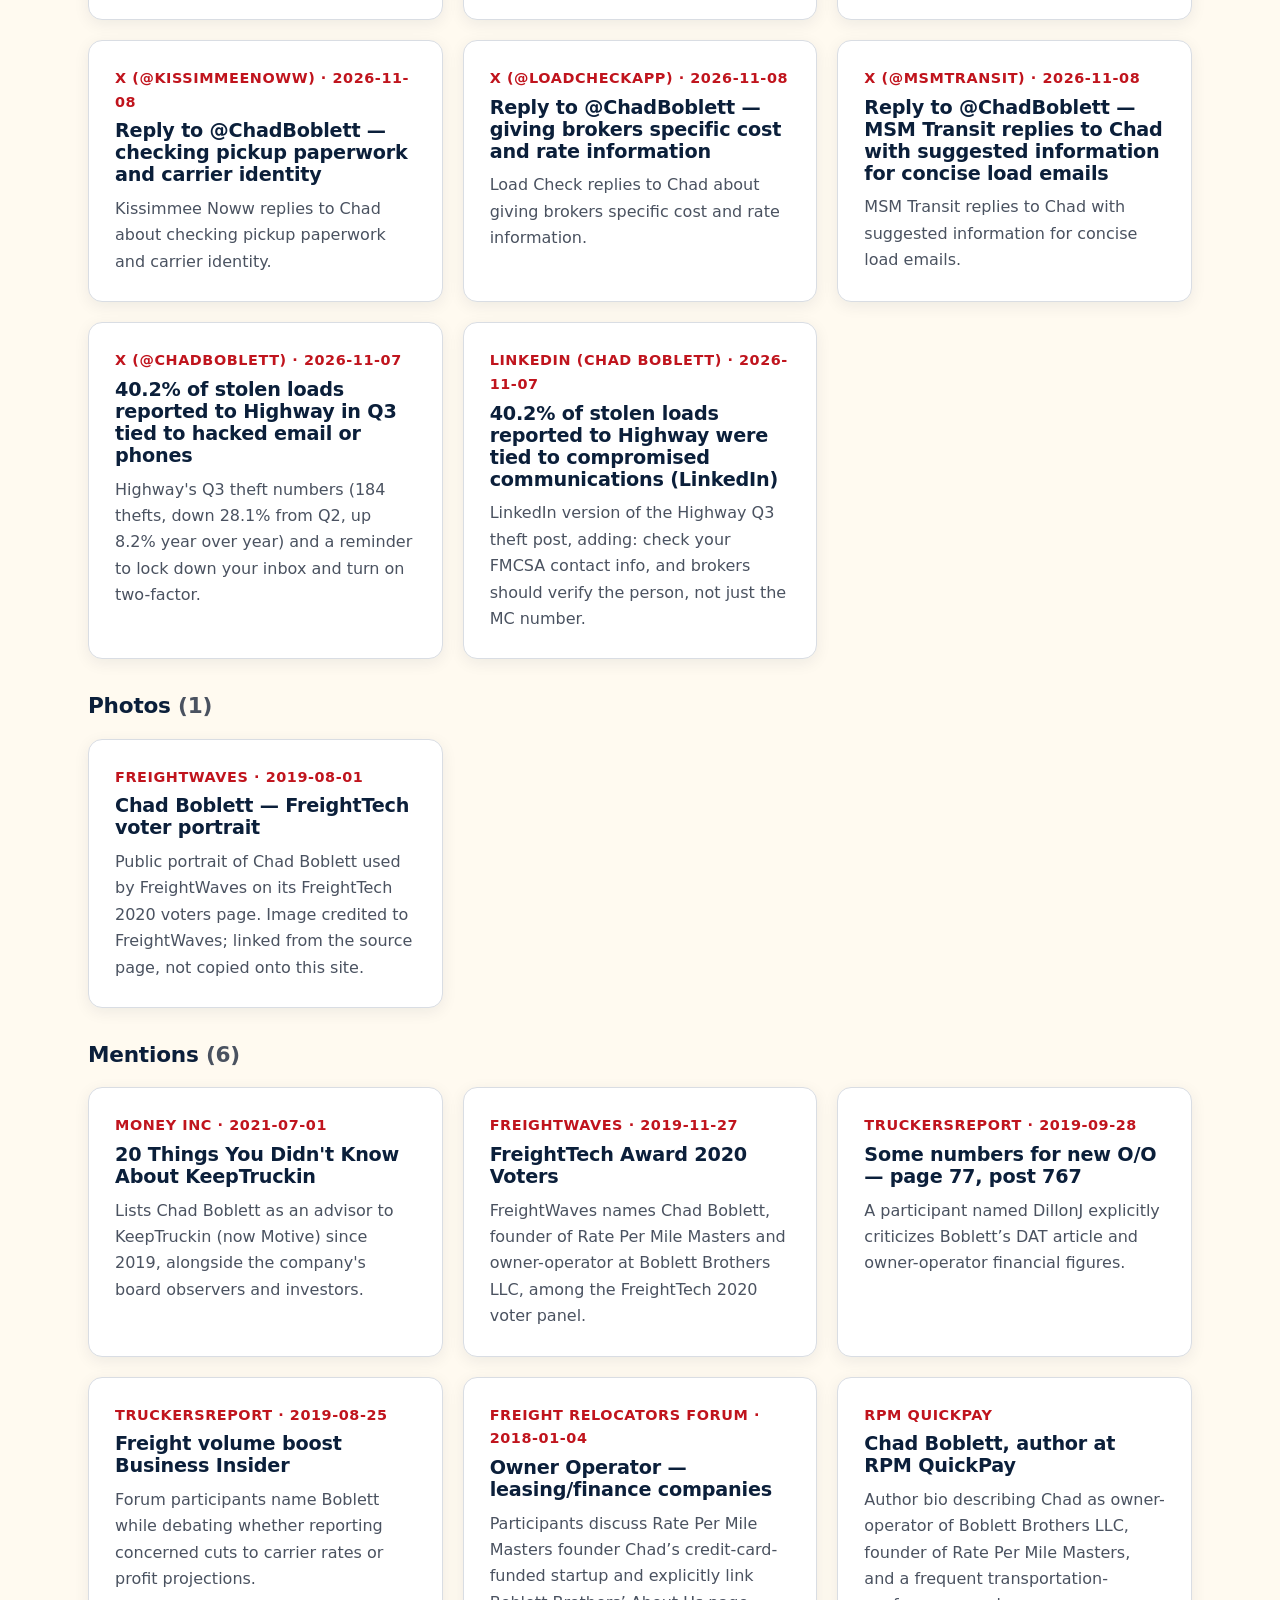
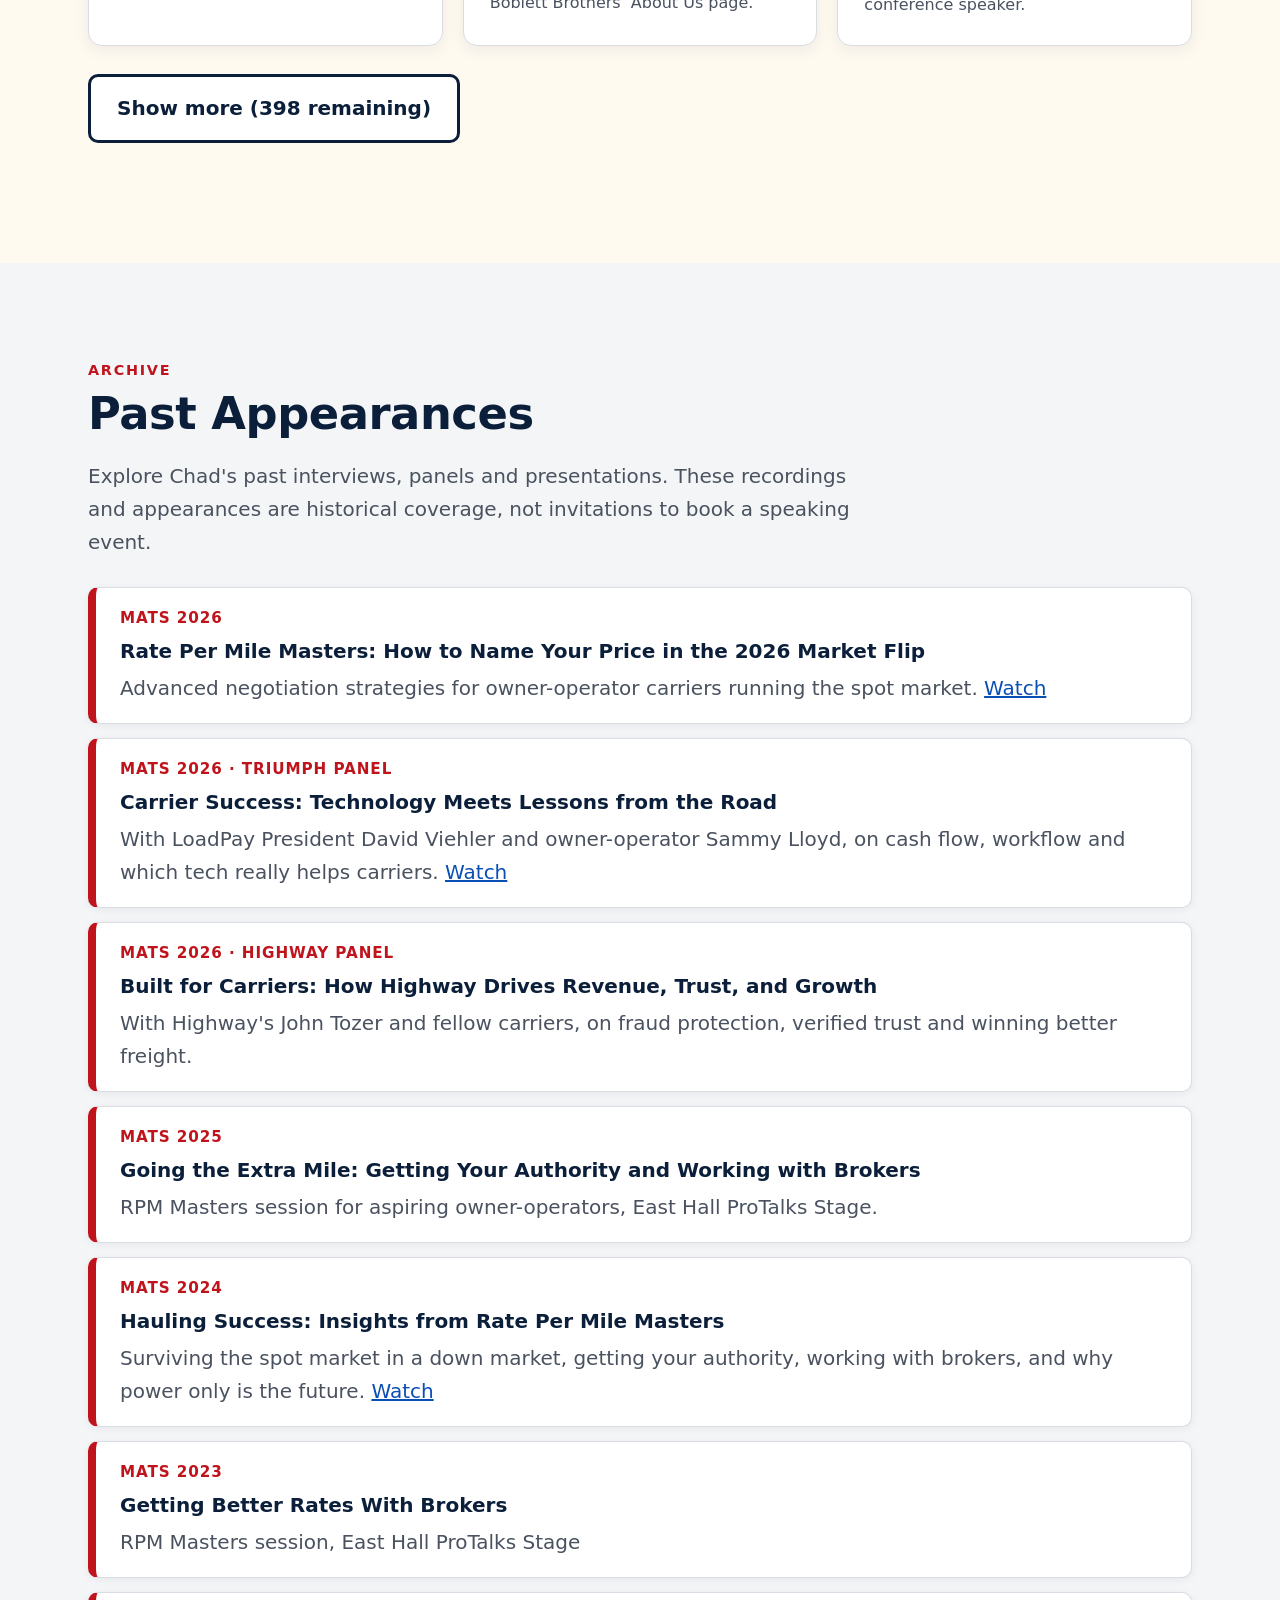
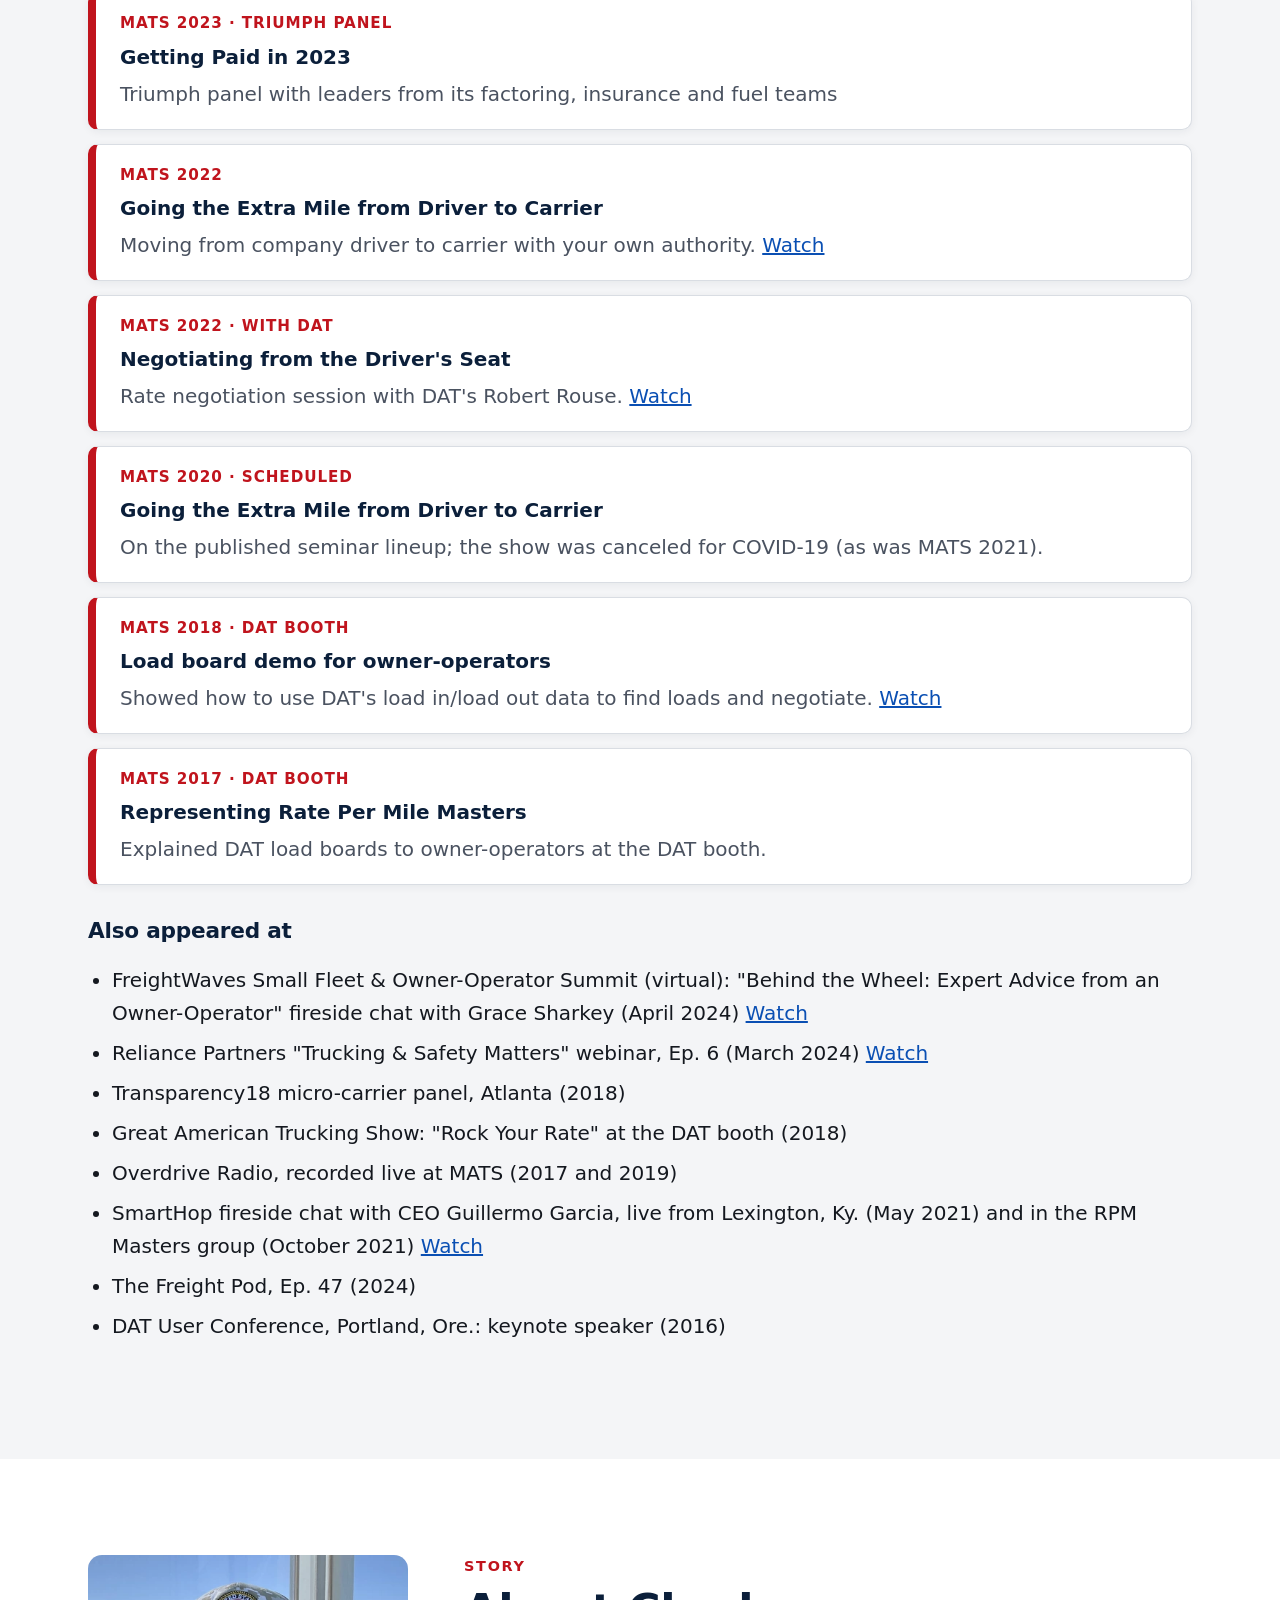
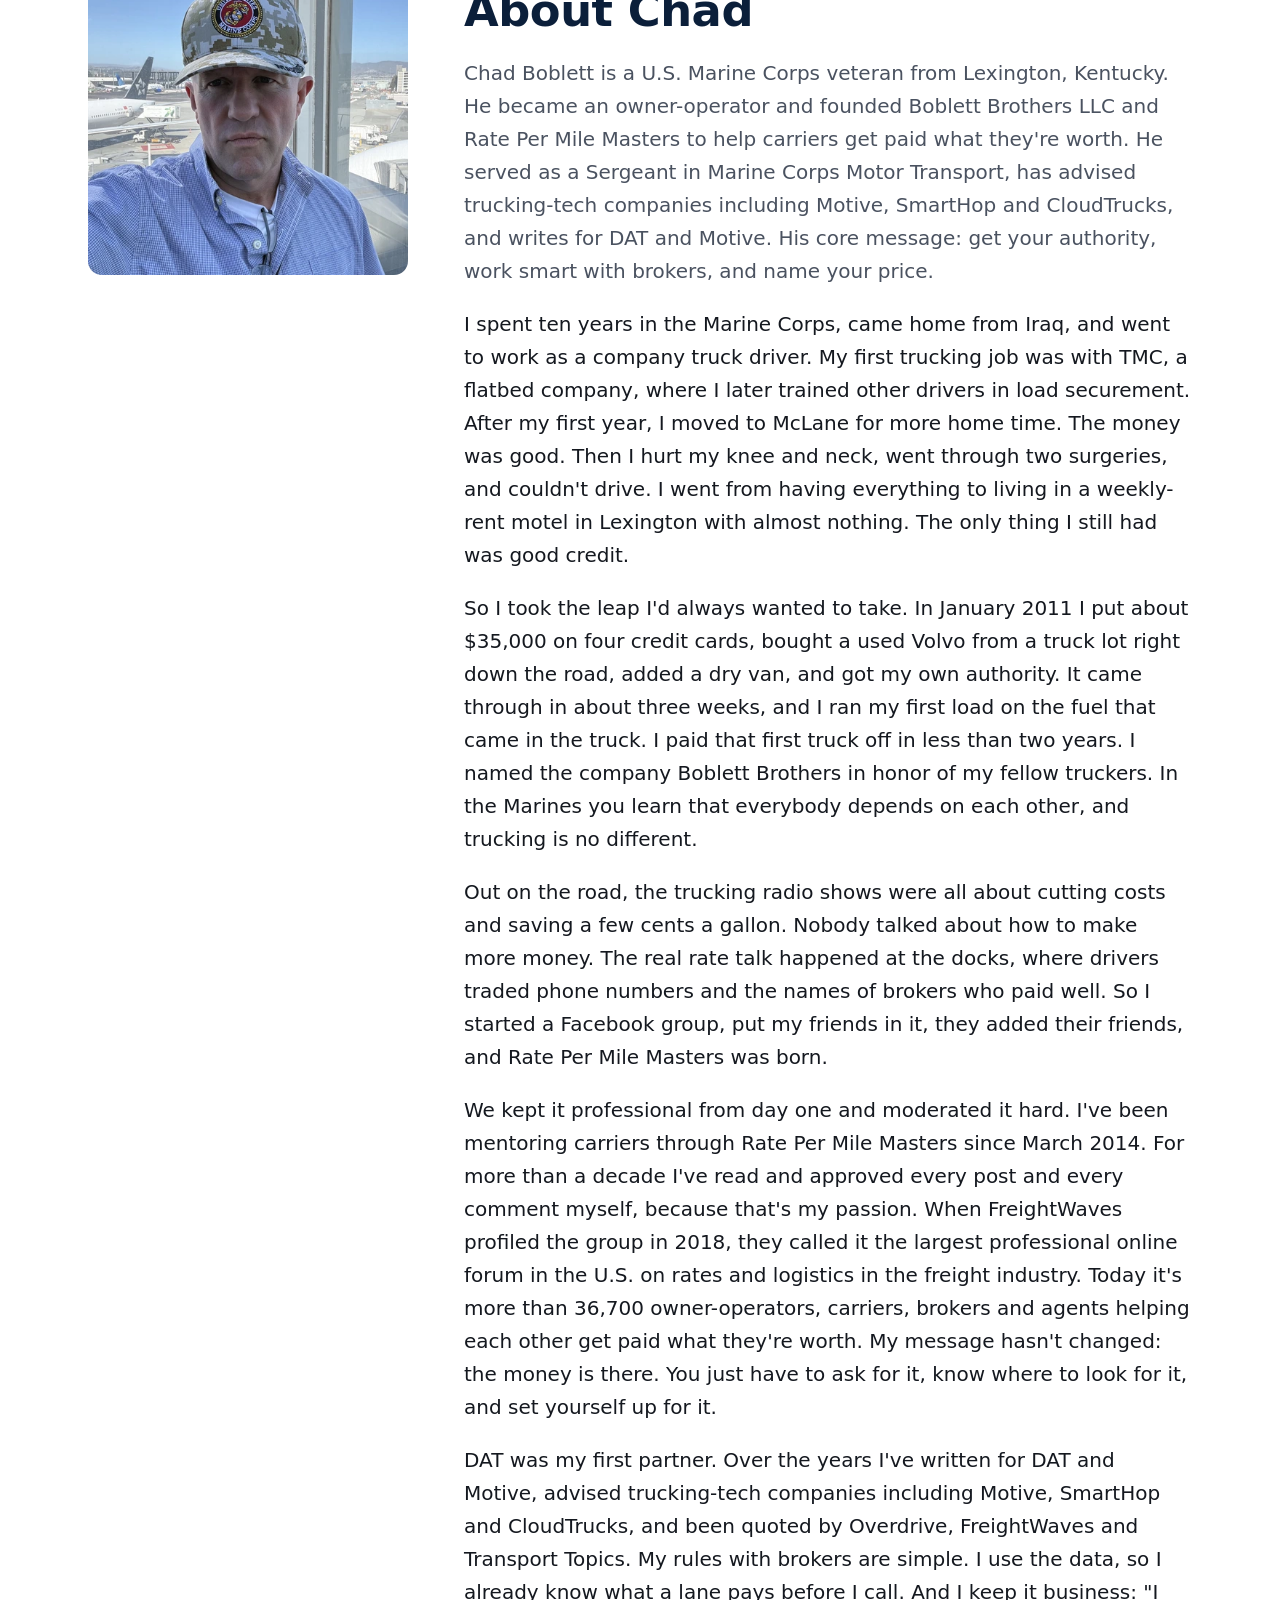
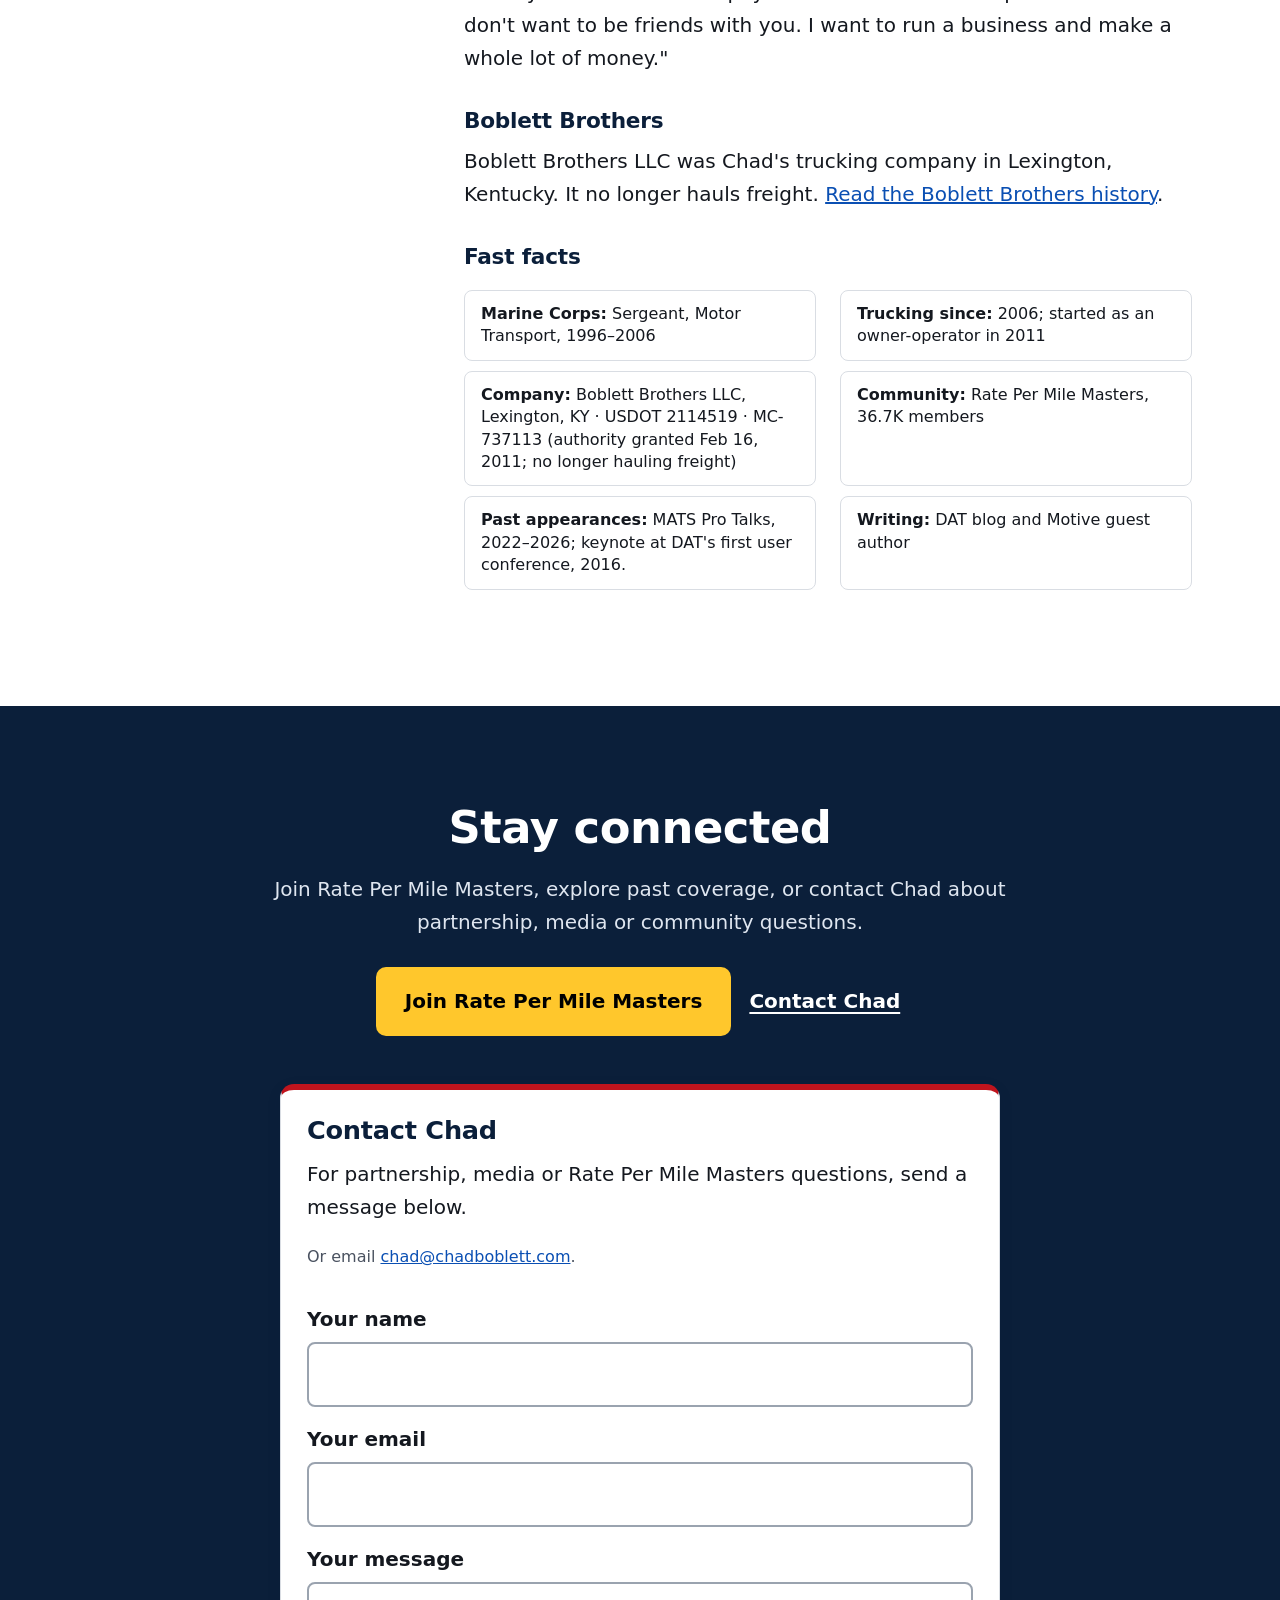
==== commit 695d08f7: "Remove the Watch Chad on YouTube button from the media section." ====
--- a/index.html
+++ b/index.html
@@ -147,10 +147,9 @@
     </div>
     <div id="media-list" aria-live="polite"></div>
     <button type="button" id="media-more" class="btn btn-outline" hidden>Show all media</button>
-    <p><a class="btn btn-primary" href="https://www.youtube.com/@ChadBoblett">Watch Chad on YouTube</a></p>
     <div id="media-empty" class="card empty">
-      <h3>Coming soon</h3>
-      <p>We're gathering Chad's interviews, articles, podcasts and talks. Check back soon — or watch the latest on his YouTube channel.</p>
+      <h3>The media library didn't load</h3>
+      <p>Please refresh the page.</p>
     </div>
   </div>
 </section>
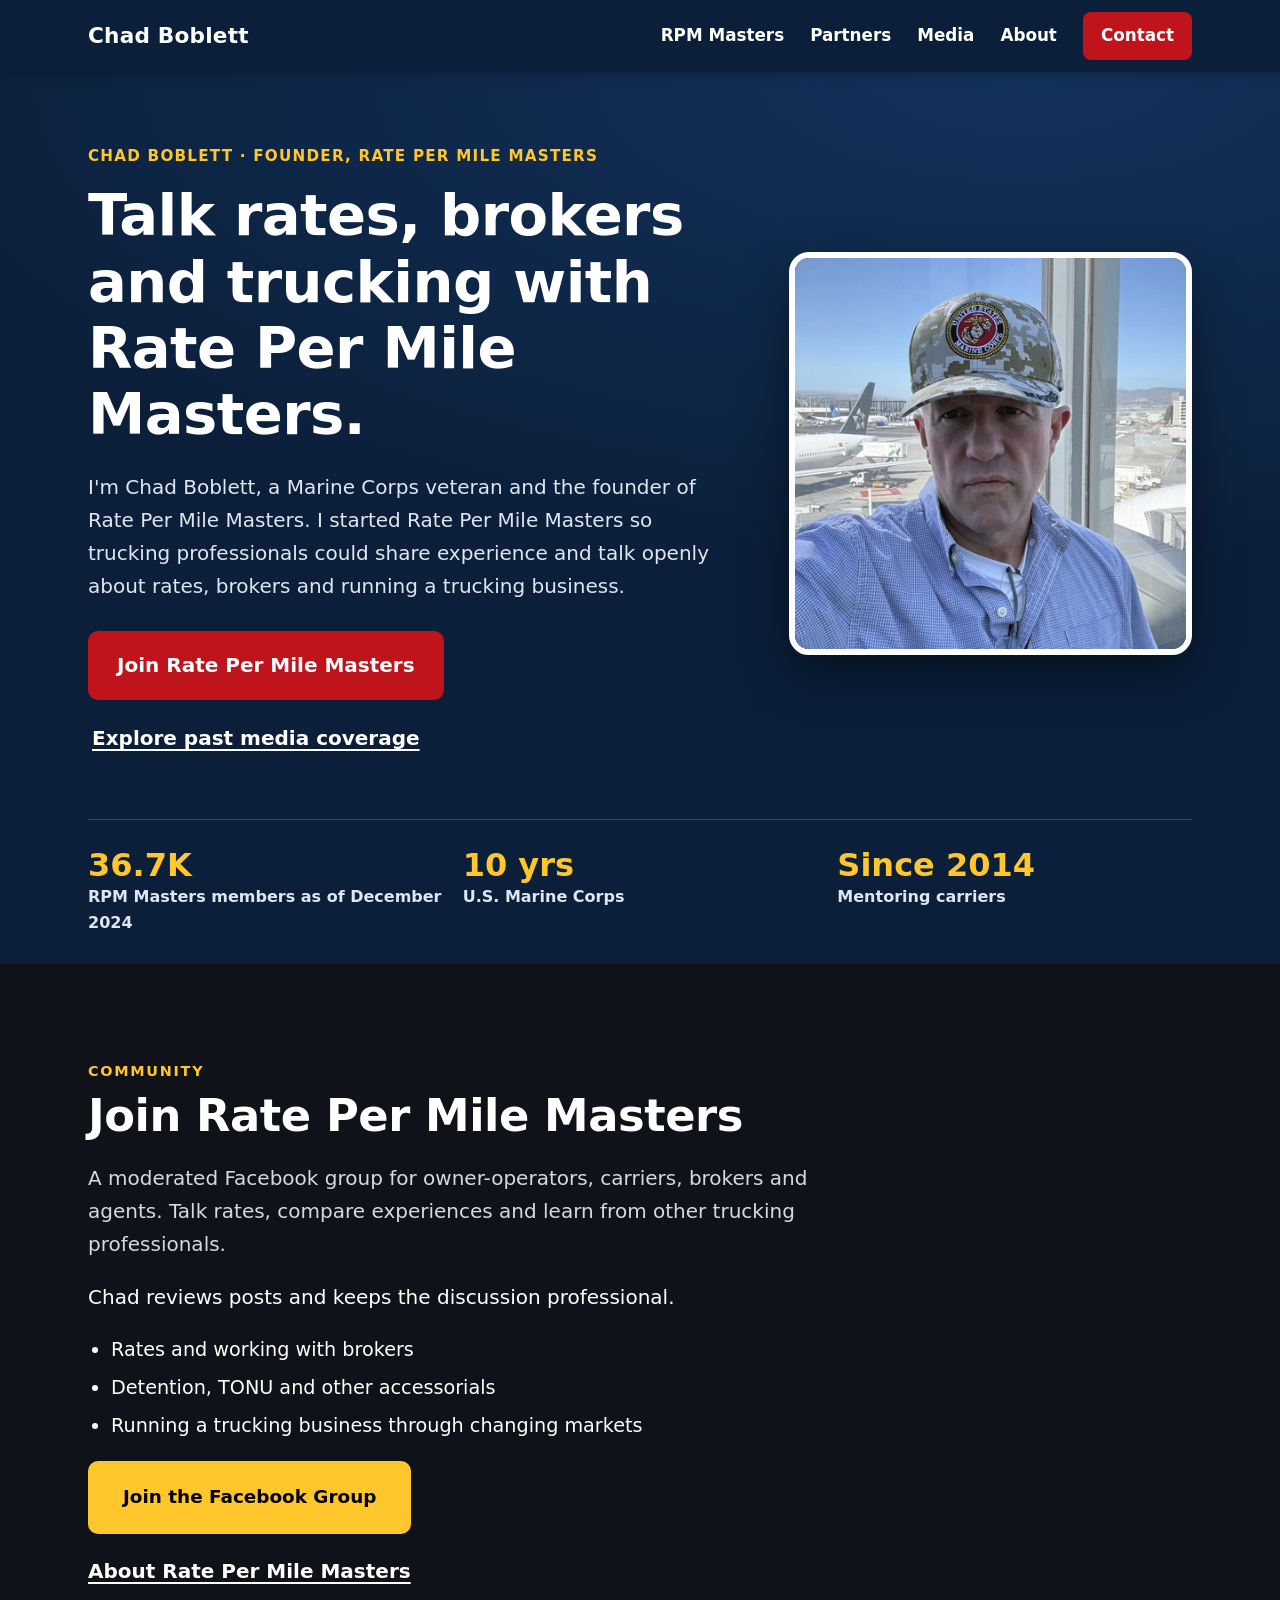
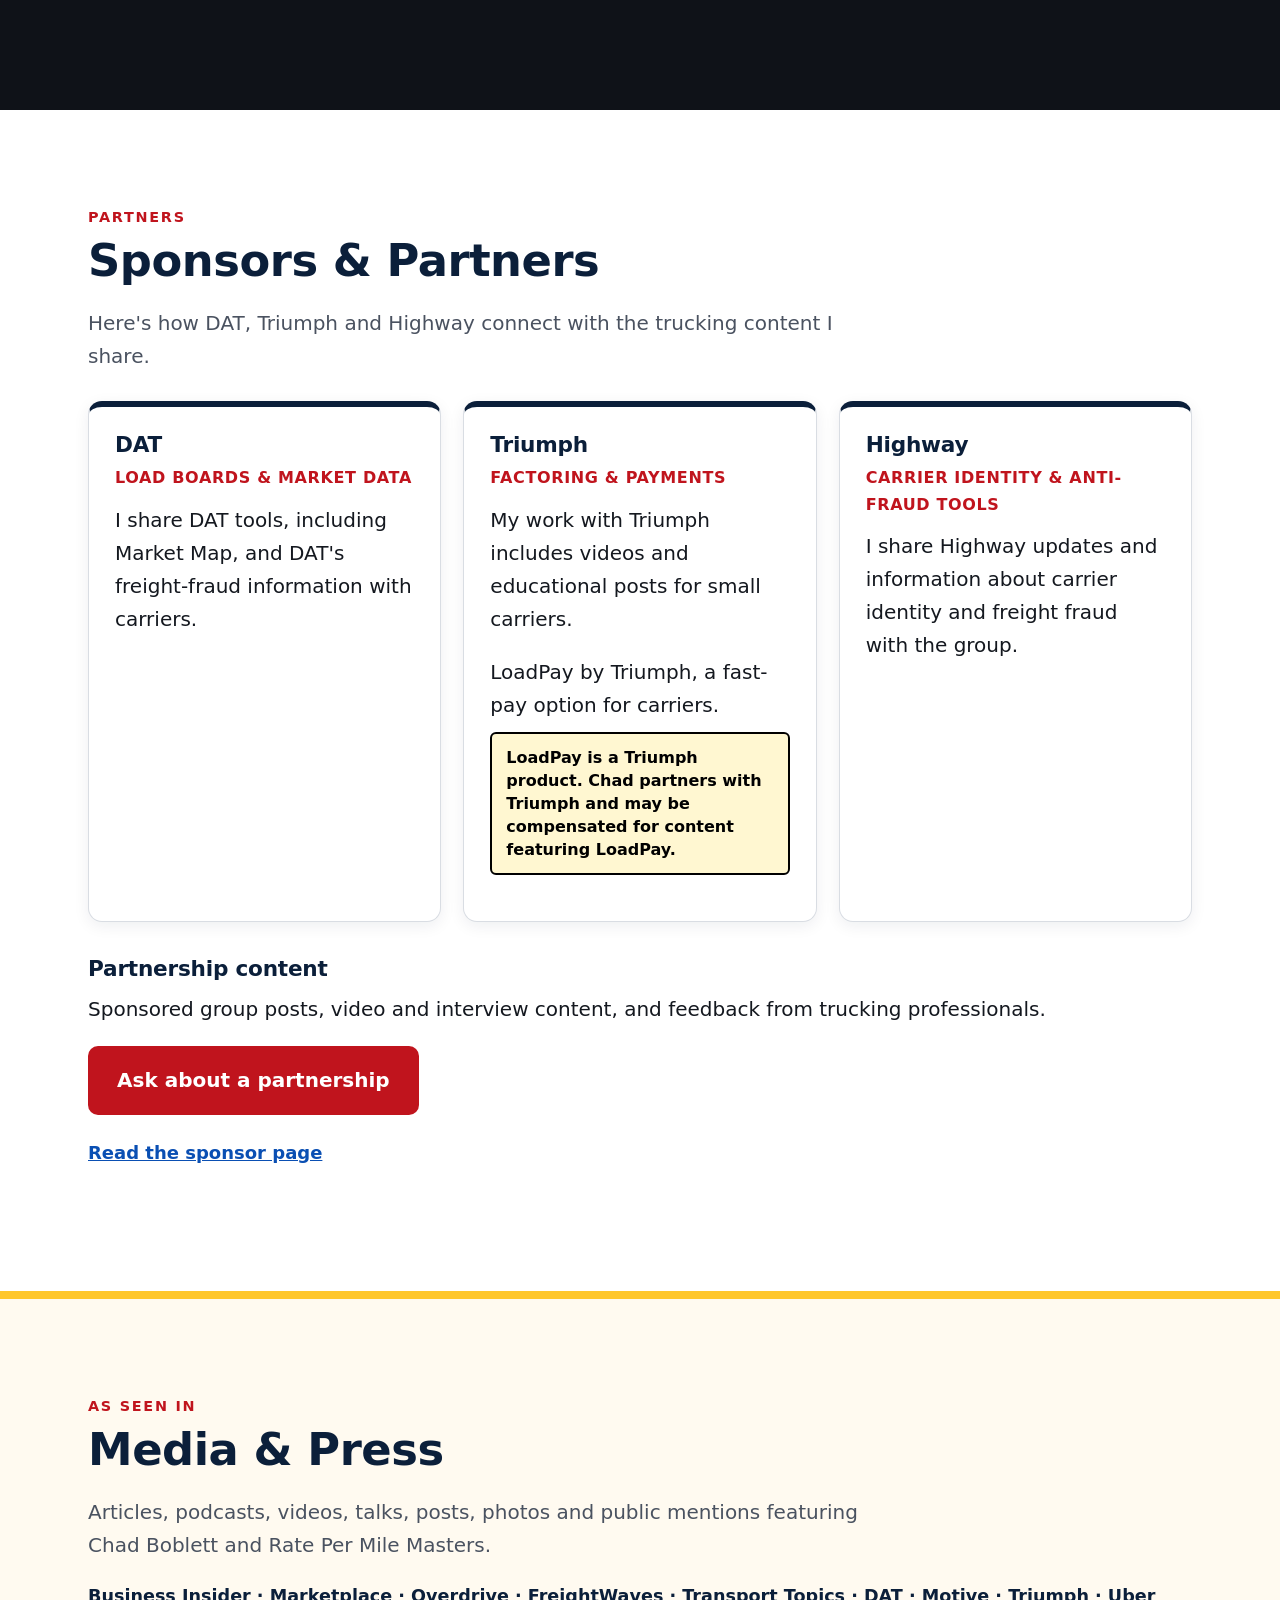
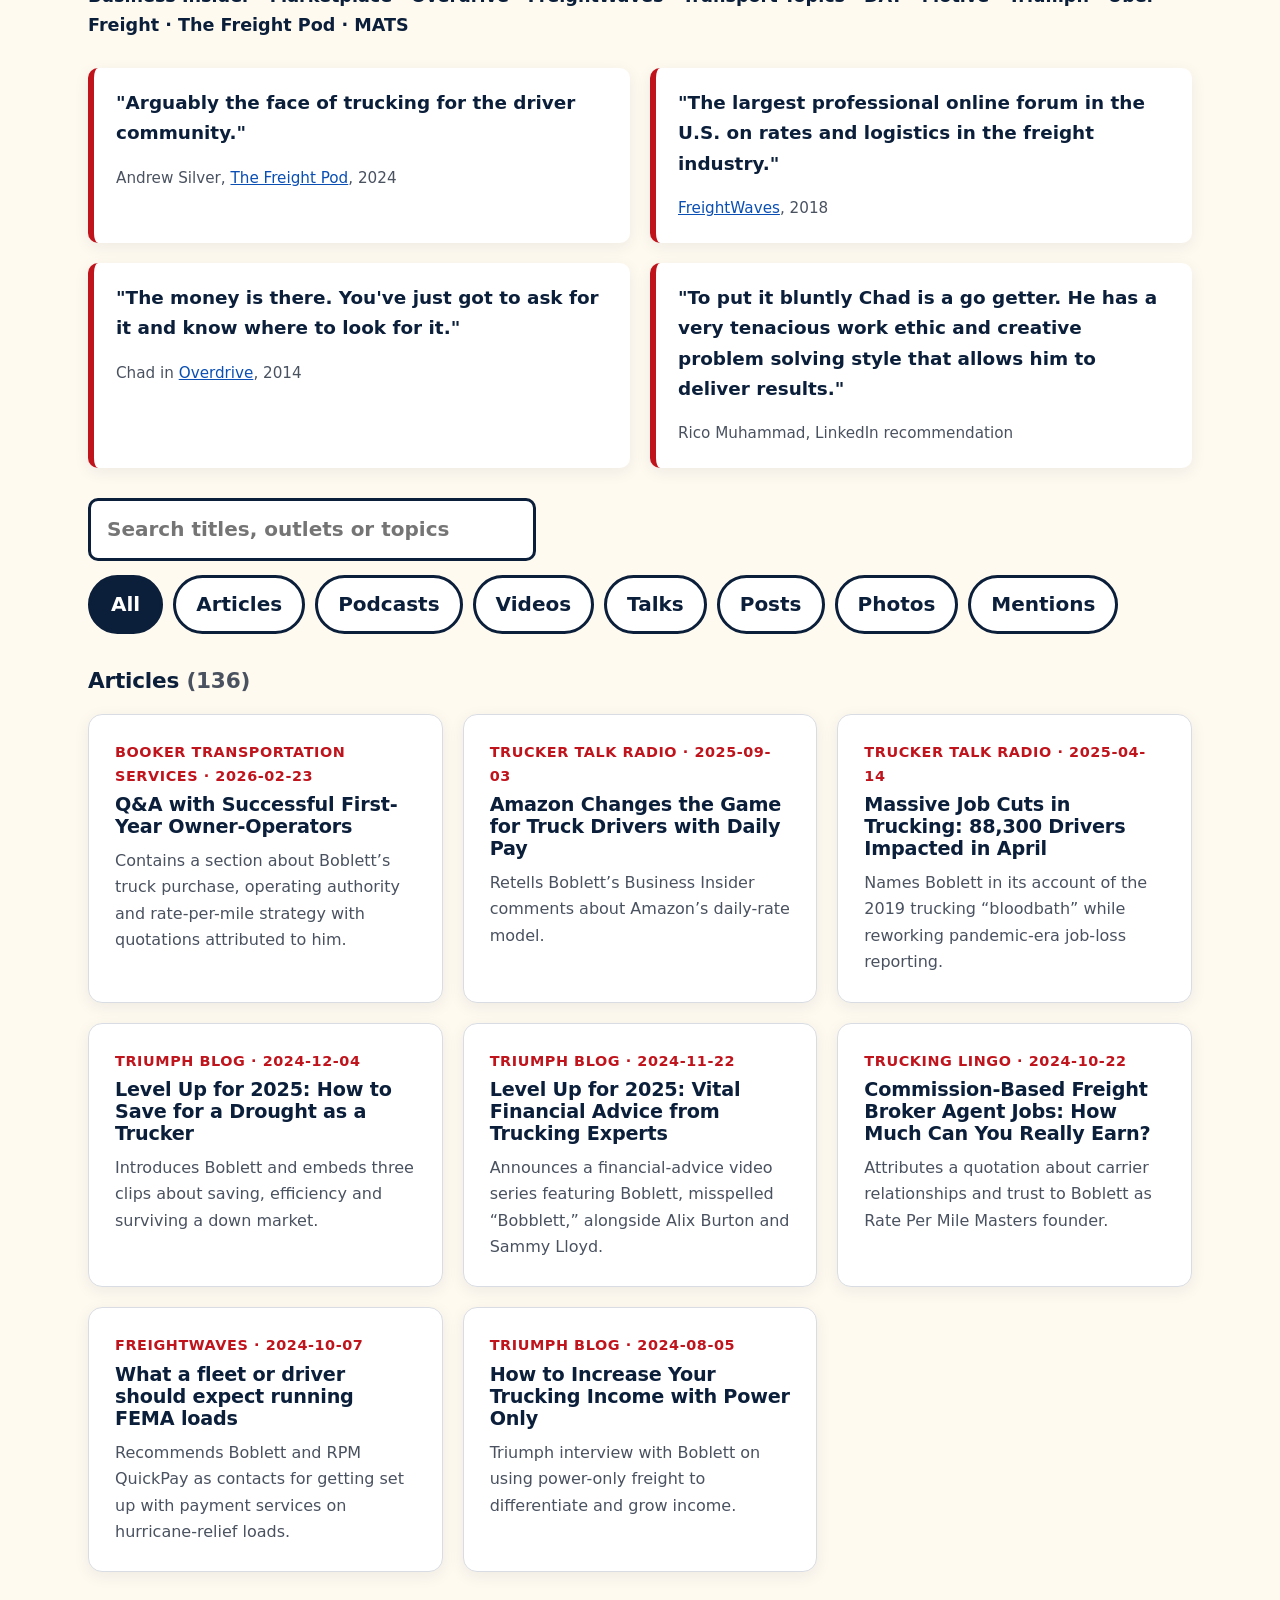
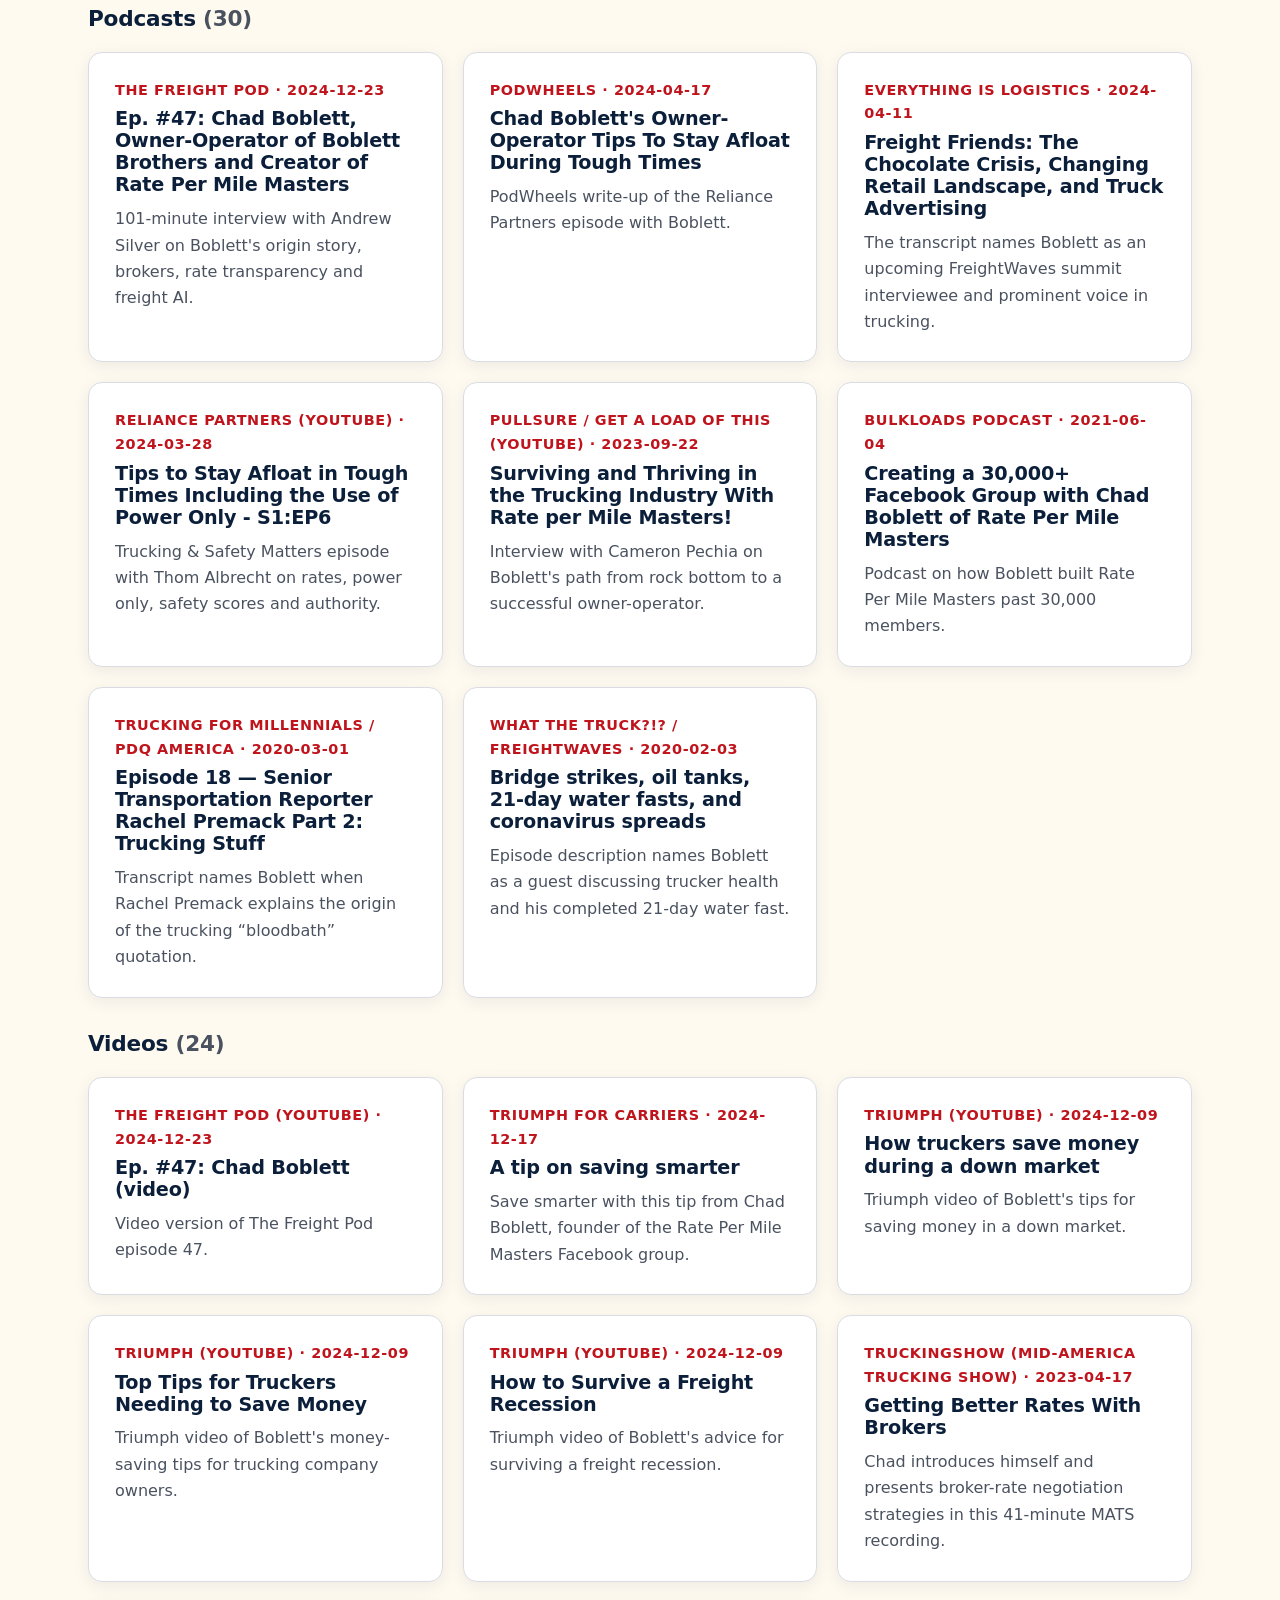
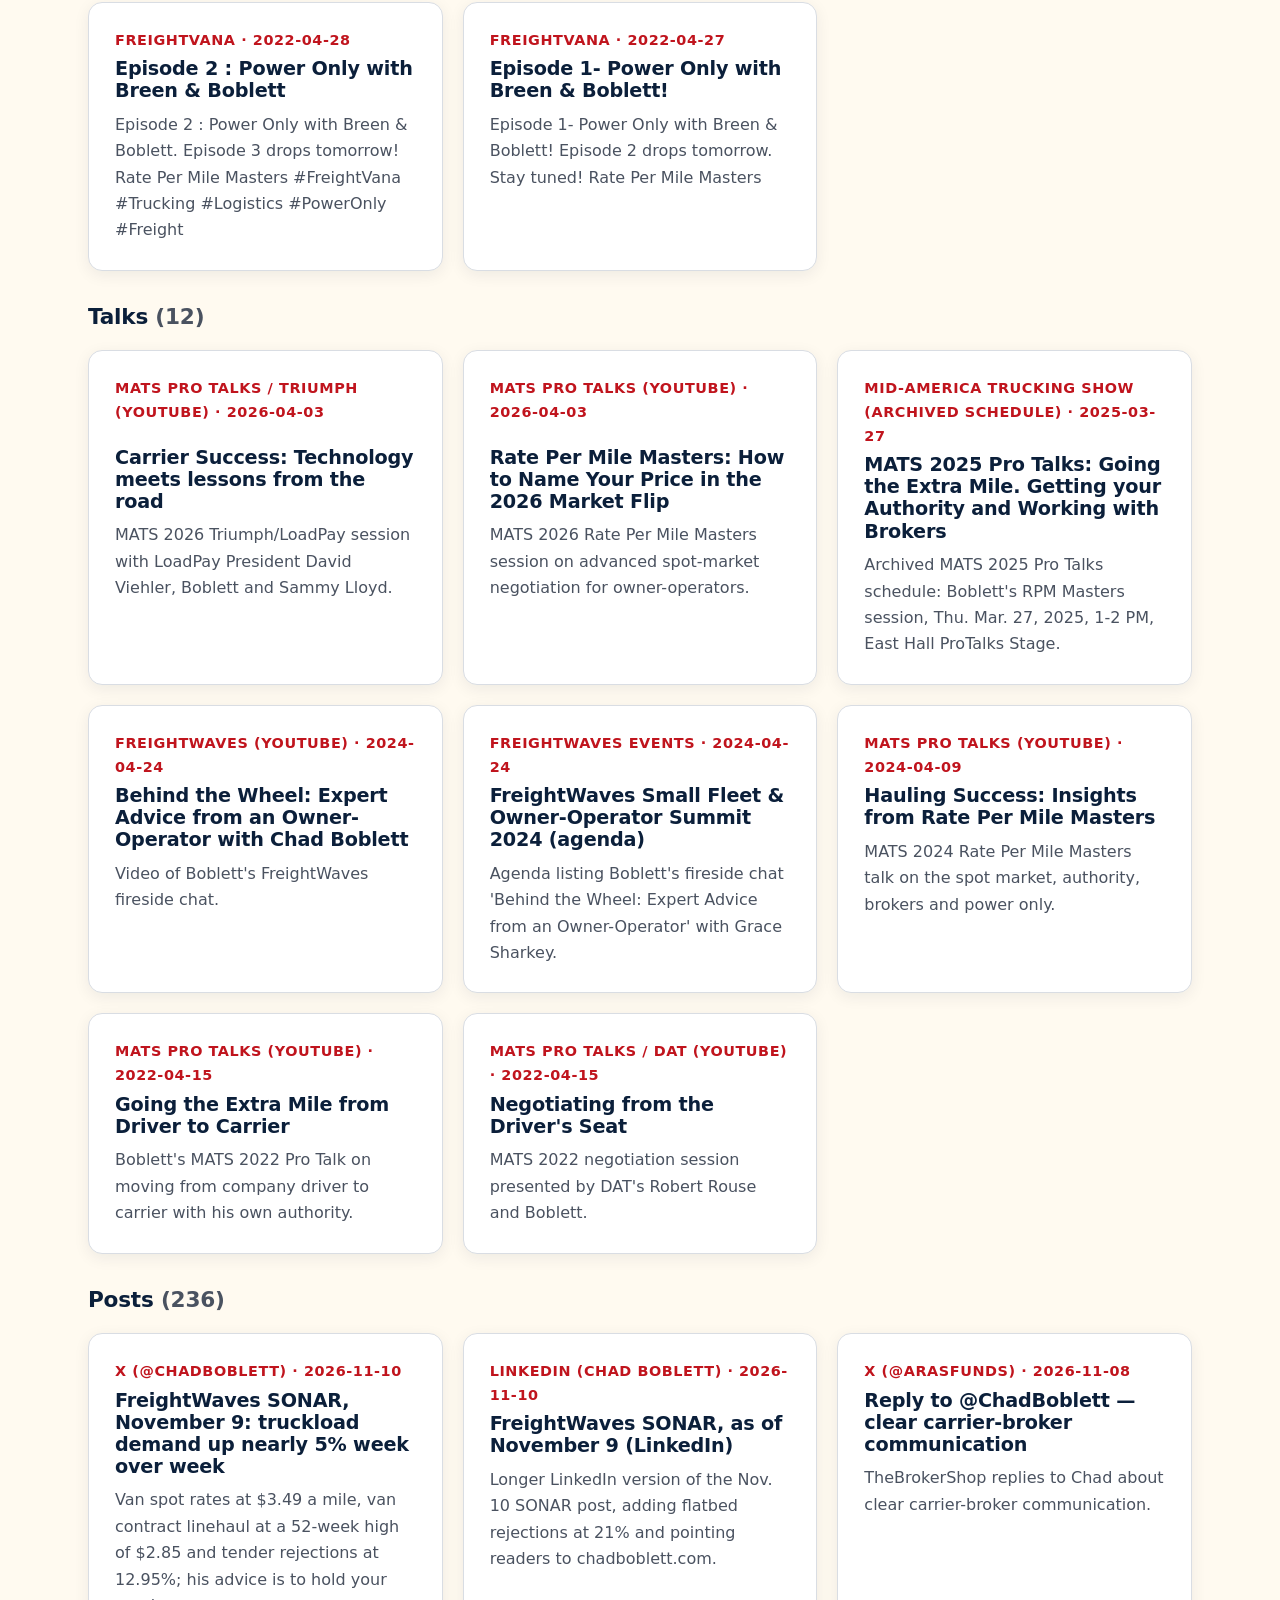
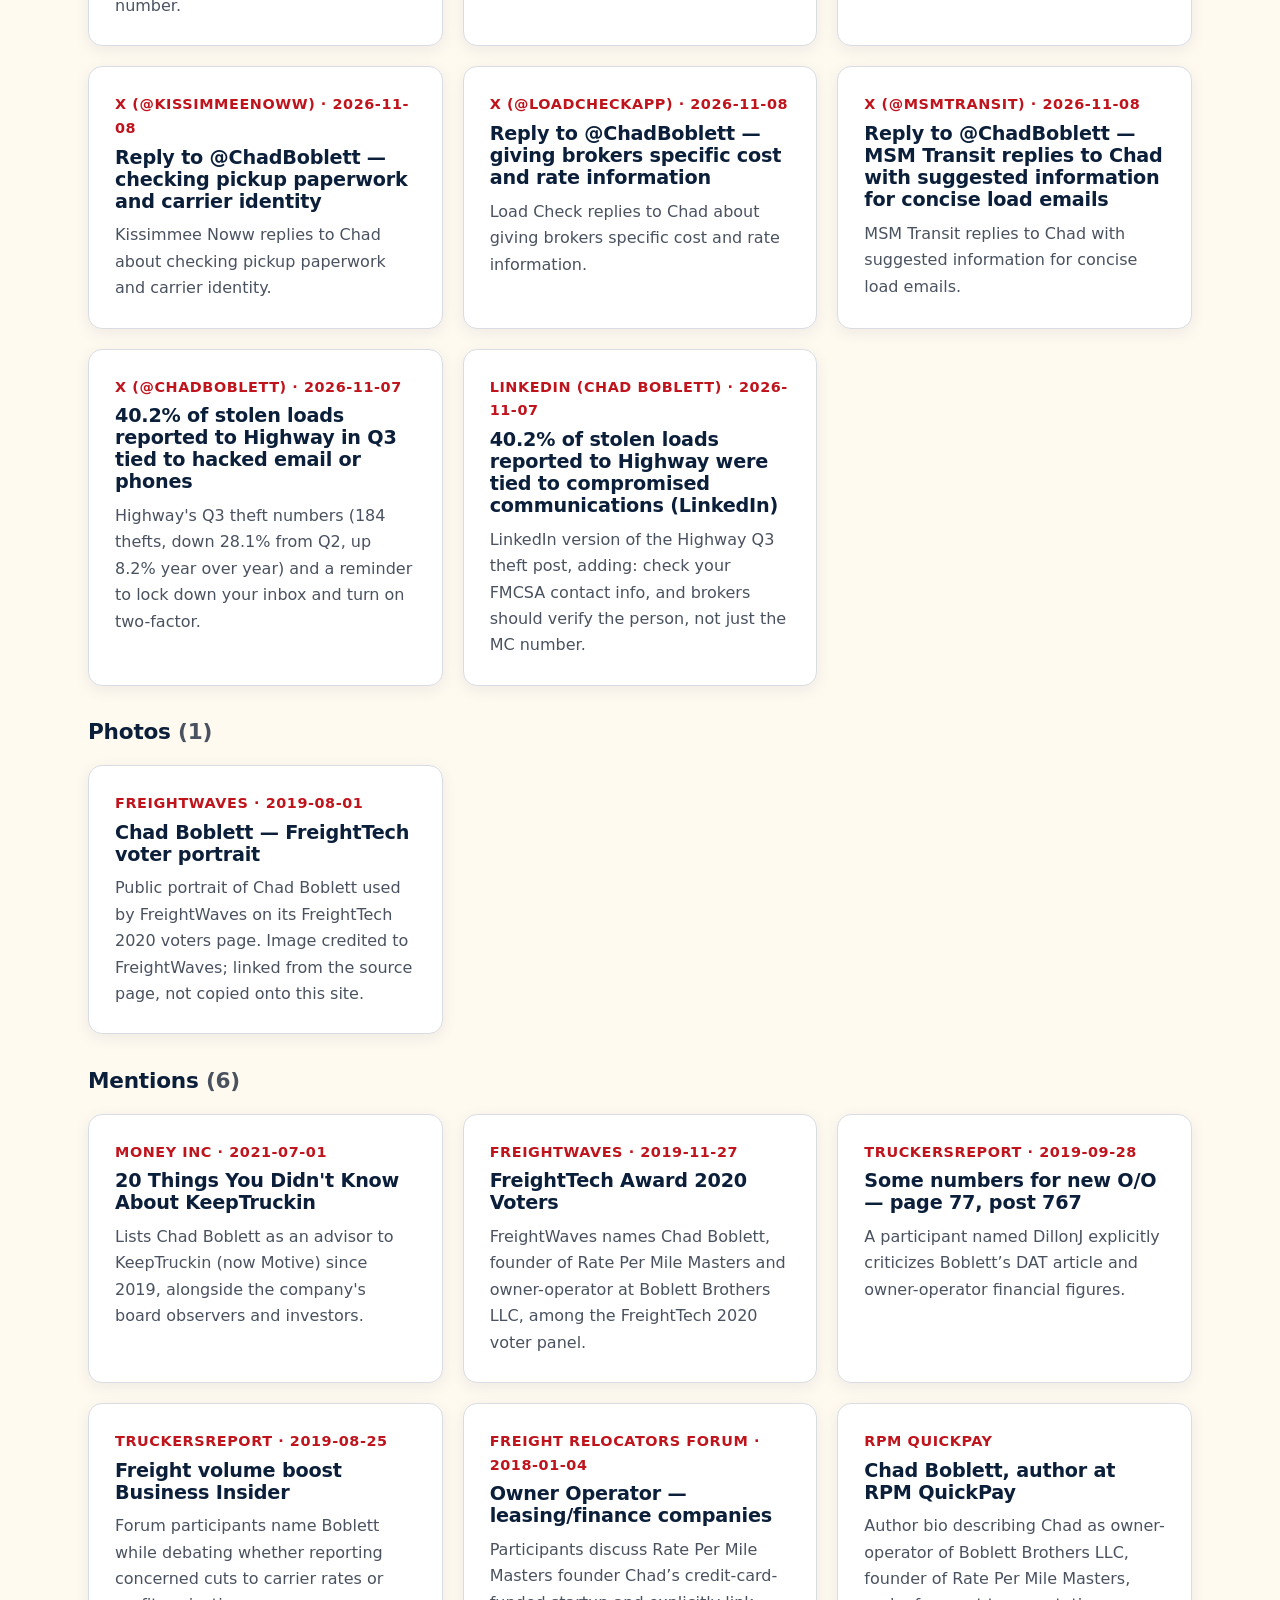
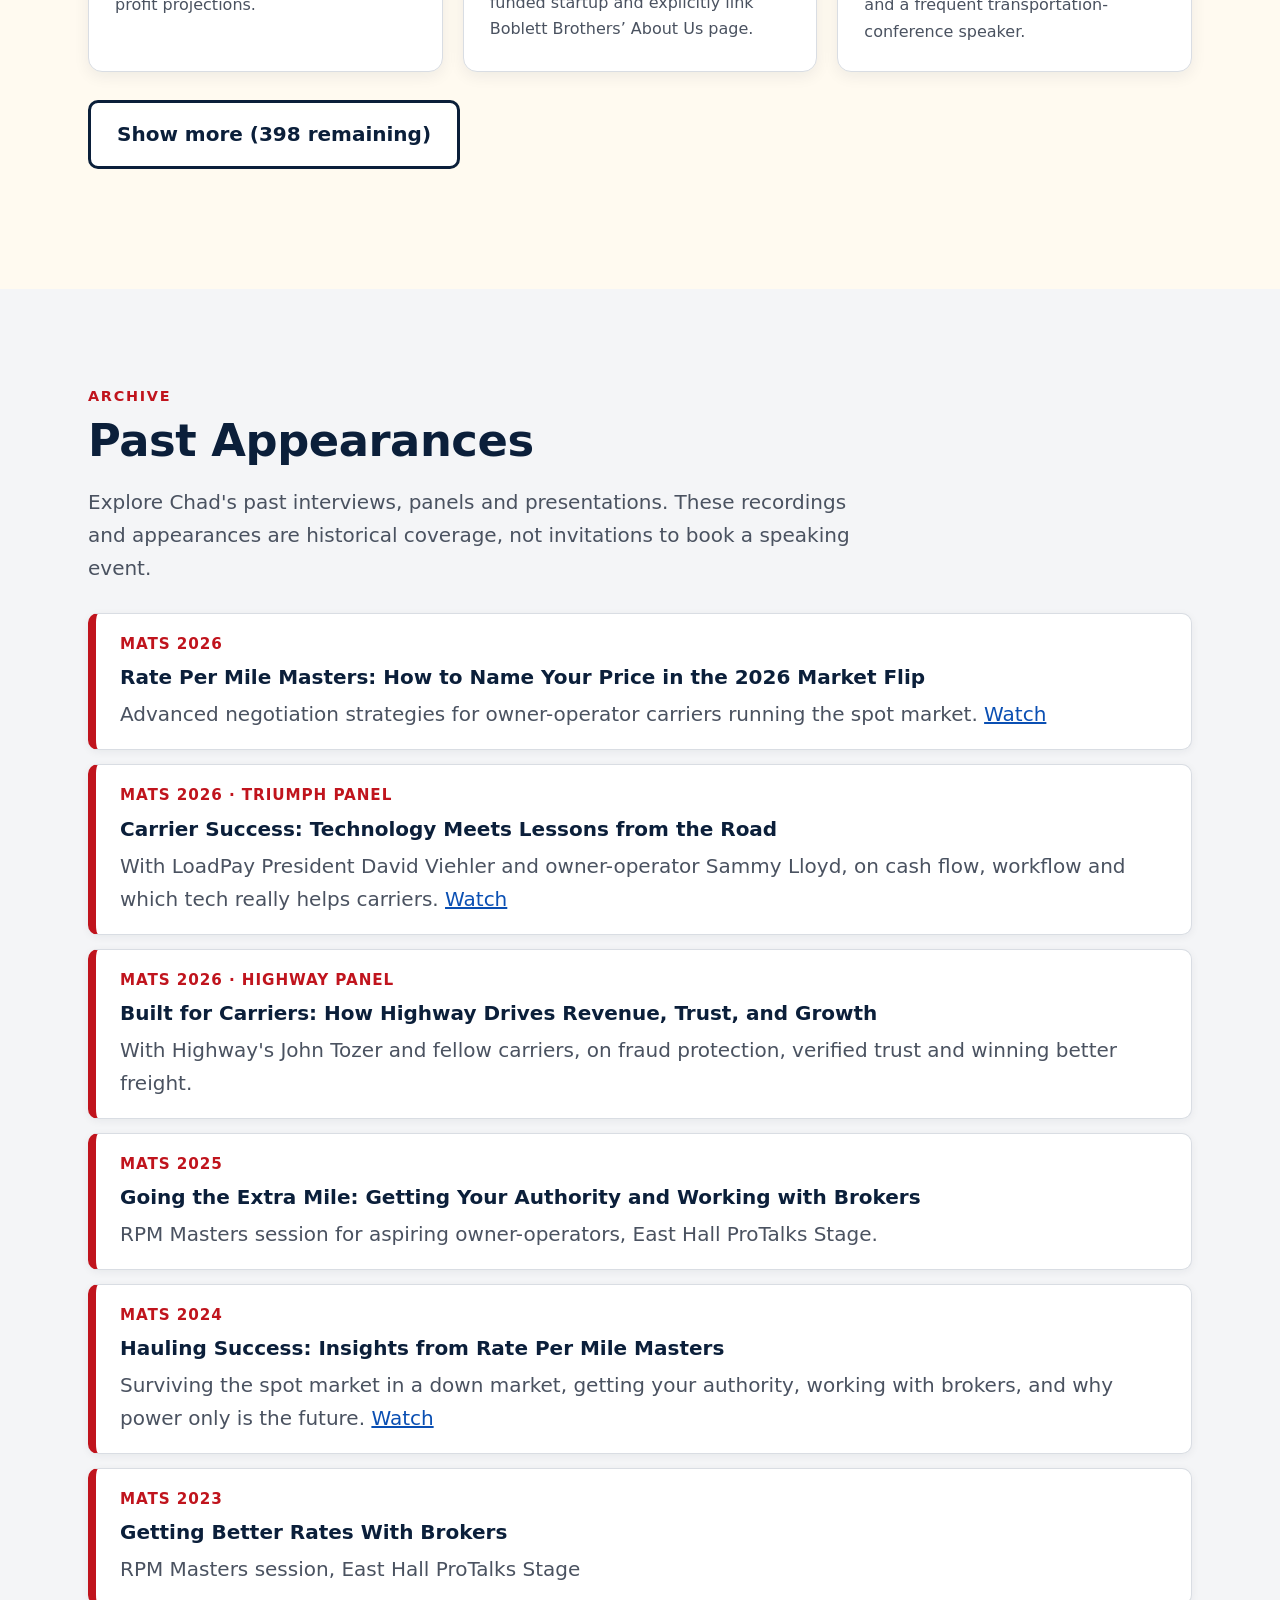
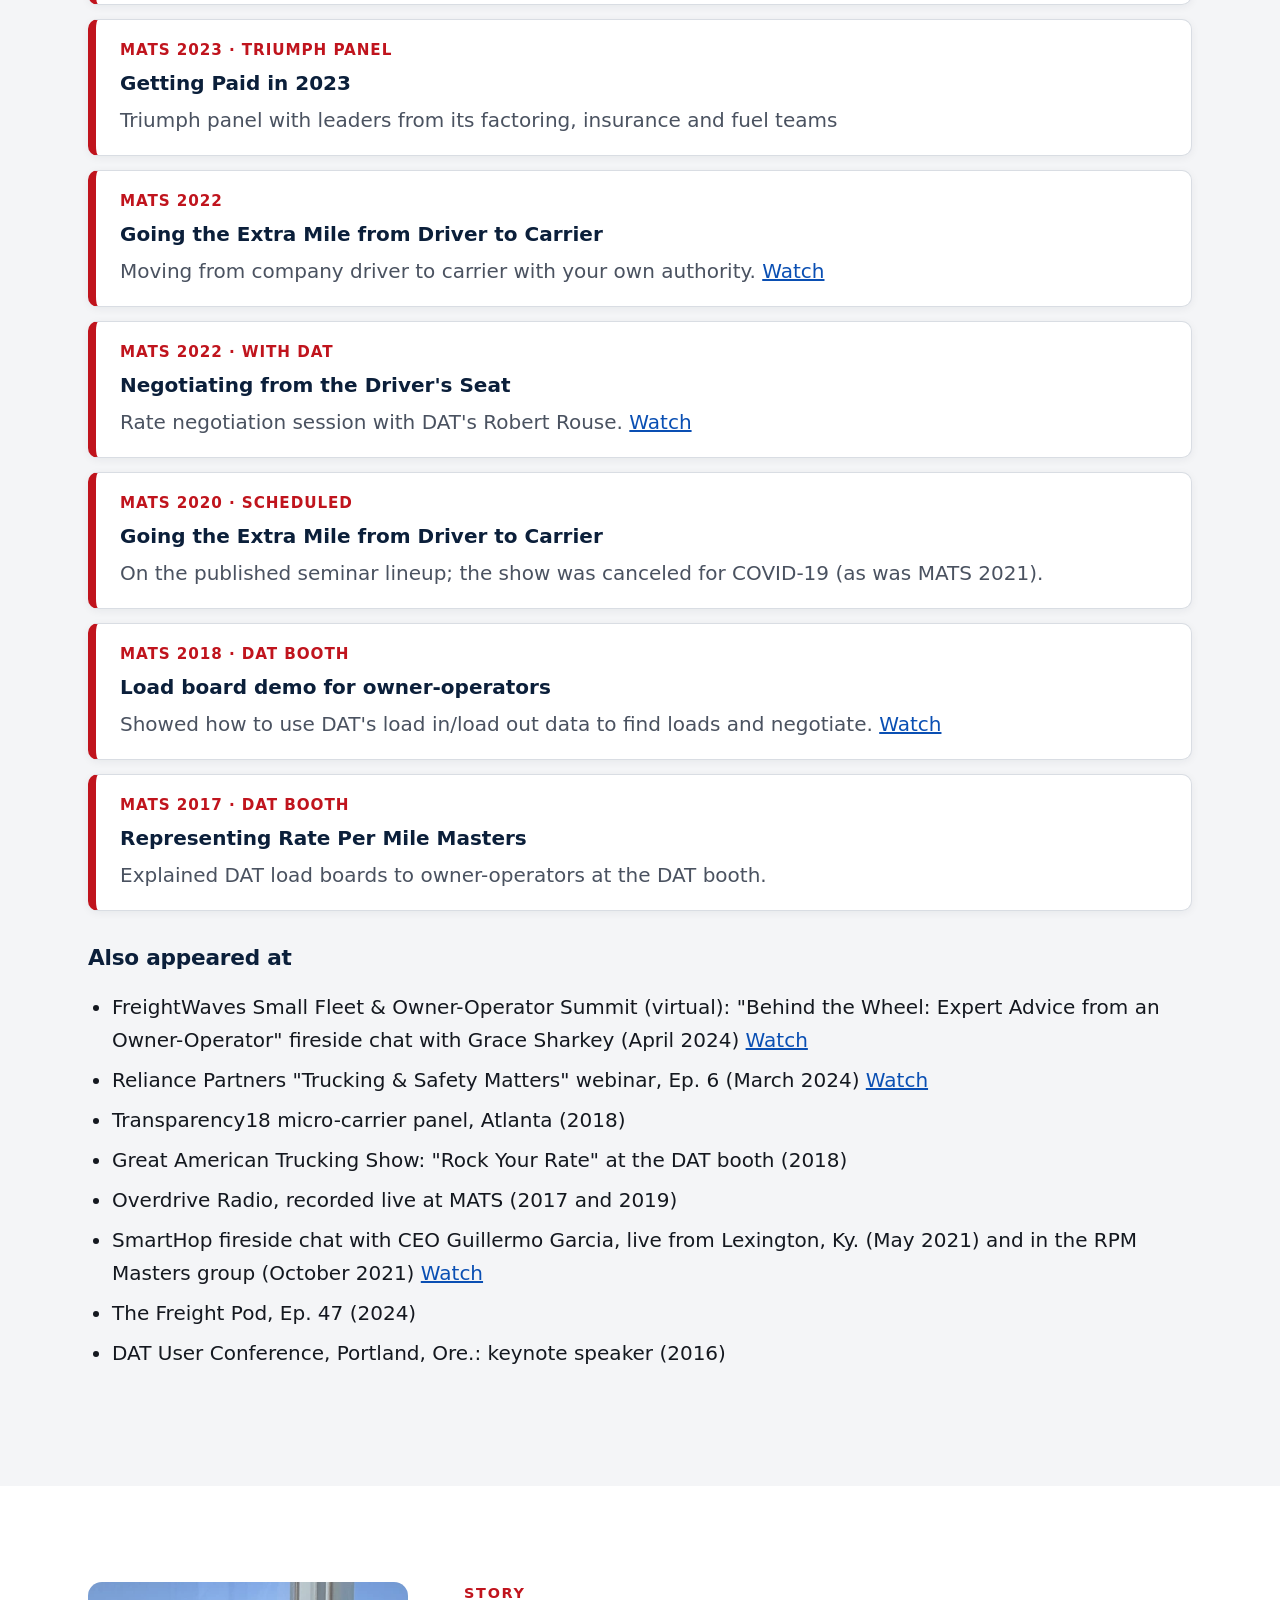
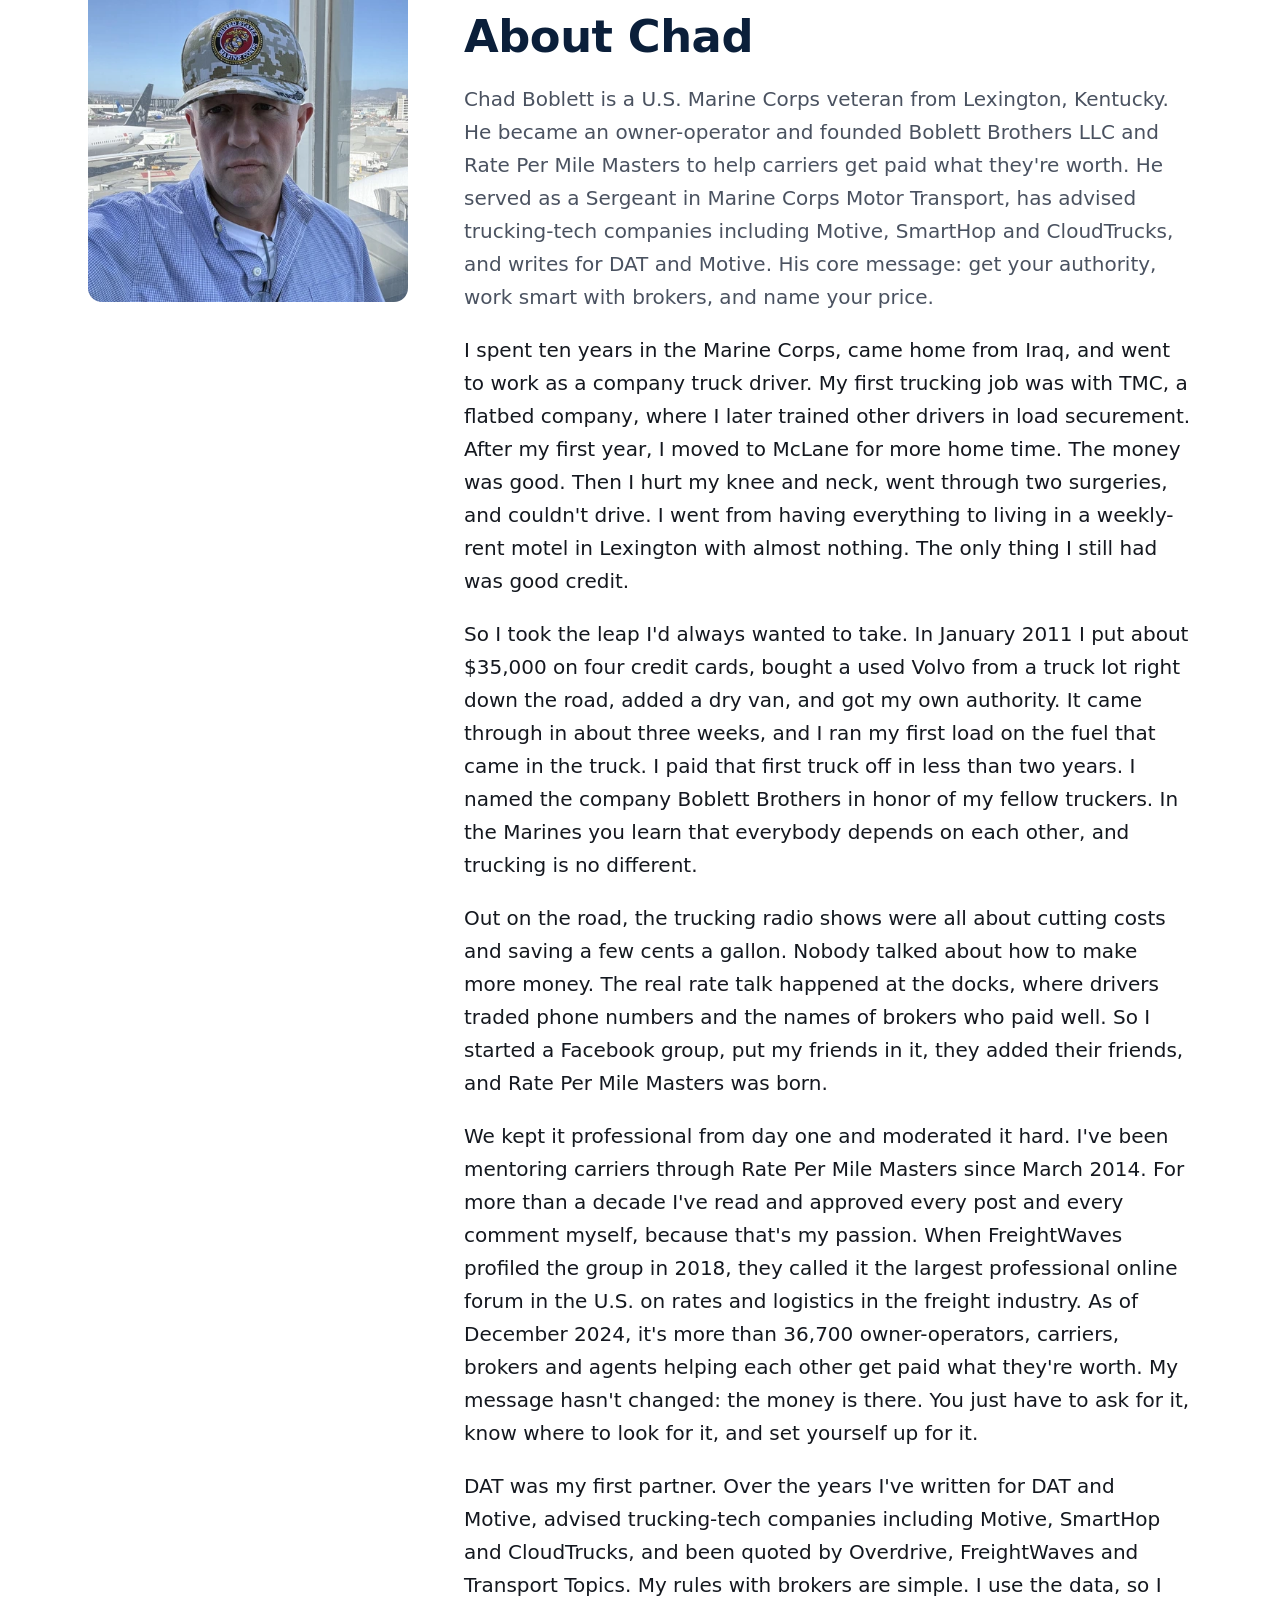
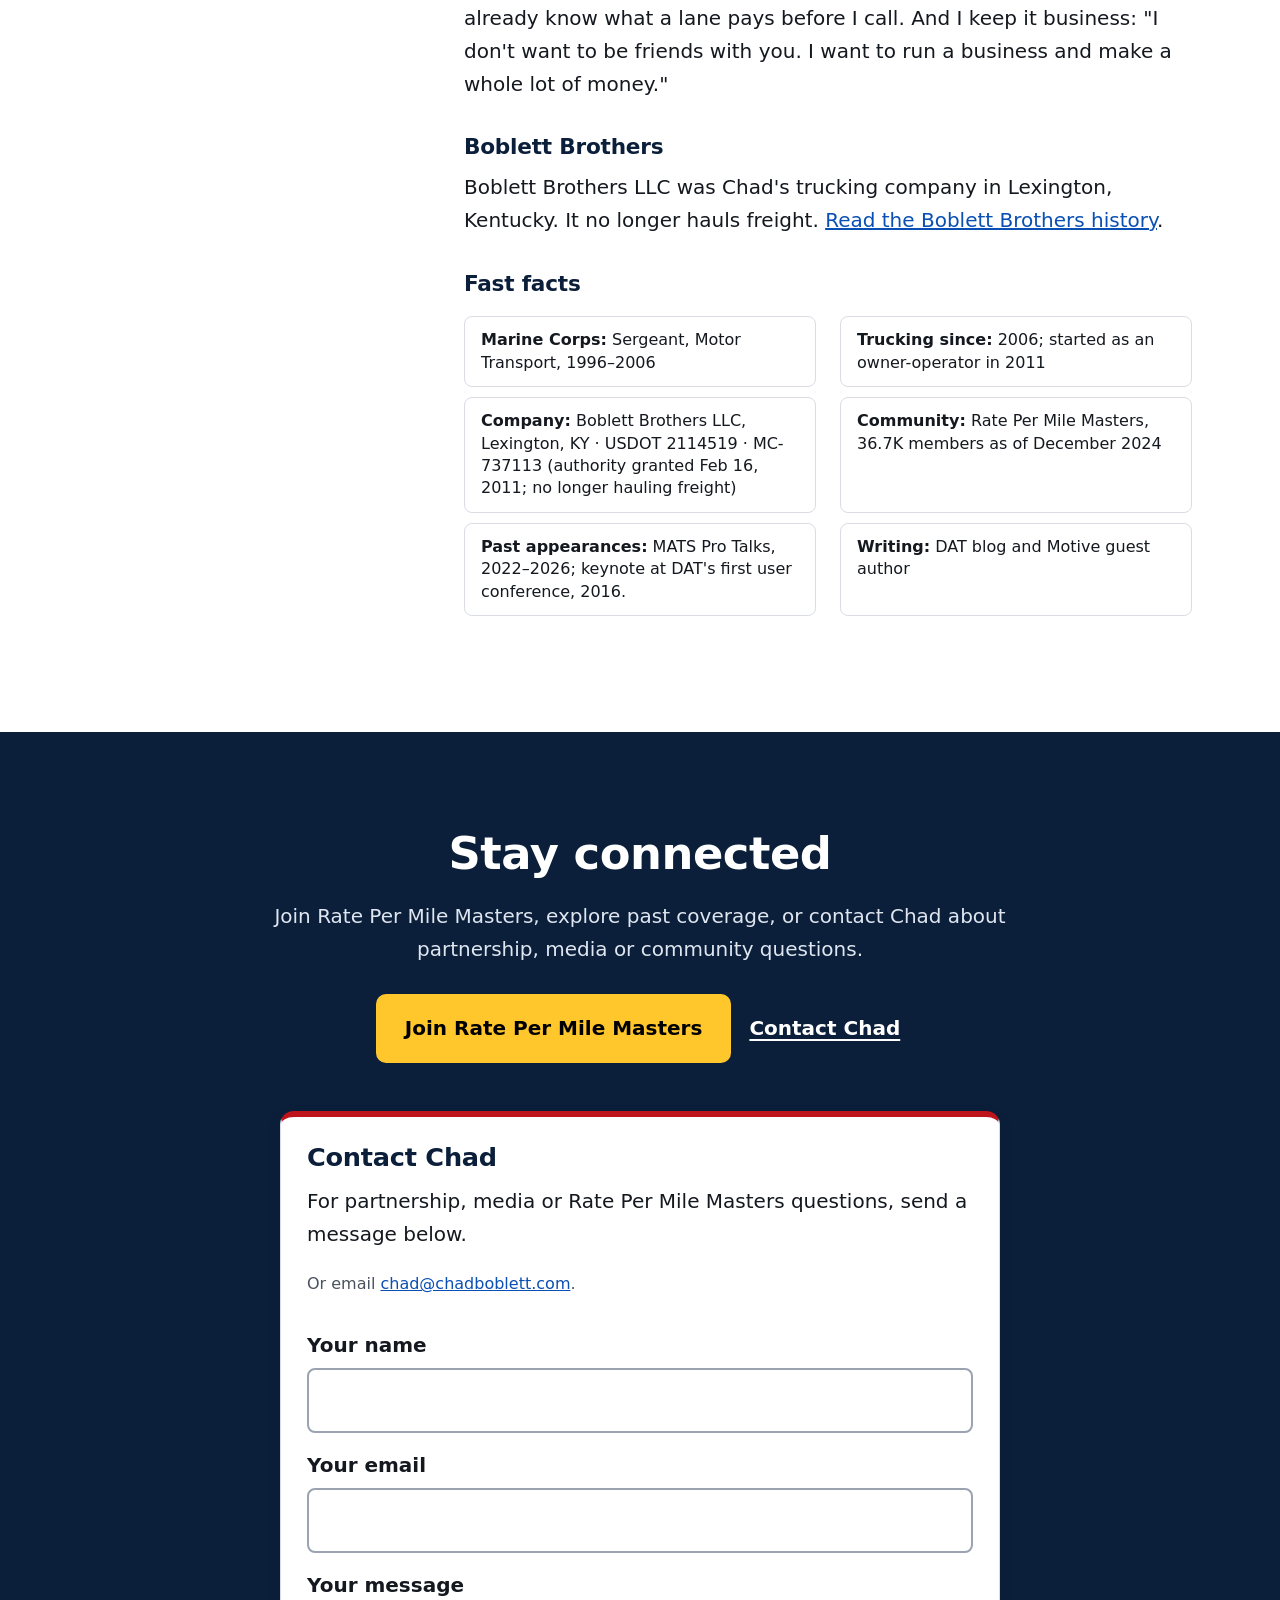
==== commit 5b63e8da: "Date homepage Rate Per Mile Masters member figures as of December 2024 Leave the media kit and other" ====
--- a/index.html
+++ b/index.html
@@ -28,7 +28,7 @@
 <link rel="apple-touch-icon" href="/apple-touch-icon.png">
 <link rel="manifest" href="/site.webmanifest">
 <link rel="preload" as="image" href="assets/headshot-440.webp" imagesrcset="assets/headshot-440.webp 440w, assets/headshot-880.webp 880w" imagesizes="(max-width:860px) 280px, 440px" type="image/webp">
-<script type="application/ld+json">{"@context":"https://schema.org","@graph":[{"@type":"Person","@id":"https://chadboblett.com/#chad","name":"Chad Boblett","url":"https://chadboblett.com/","image":"https://chadboblett.com/assets/headshot-880.jpg","email":"mailto:chad@chadboblett.com","jobTitle":"Founder, Rate Per Mile Masters","description":"U.S. Marine Corps veteran and founder of the Rate Per Mile Masters Facebook group for trucking professionals.","homeLocation":{"@type":"Place","name":"Lexington, Kentucky"},"worksFor":{"@type":"Organization","name":"Boblett Brothers LLC"},"sameAs":["https://www.youtube.com/@ChadBoblett","https://x.com/ChadBoblett","https://www.linkedin.com/in/chadboblett","https://www.facebook.com/boblett","https://www.facebook.com/groups/rpmmasters"]},{"@type":"WebSite","@id":"https://chadboblett.com/#site","url":"https://chadboblett.com/","name":"Chad Boblett","publisher":{"@id":"https://chadboblett.com/#chad"}}]}</script>
+<script type="application/ld+json">{"@context":"https://schema.org","@graph":[{"@type":"Person","@id":"https://chadboblett.com/#chad","name":"Chad Boblett","url":"https://chadboblett.com/","image":"https://chadboblett.com/assets/headshot-880.jpg","email":"mailto:chad@chadboblett.com","jobTitle":"Founder, Rate Per Mile Masters","description":"U.S. Marine Corps veteran and founder of the Rate Per Mile Masters Facebook group for trucking professionals.","homeLocation":{"@type":"Place","name":"Lexington, Kentucky"},"worksFor":{"@type":"Organization","name":"Boblett Brothers LLC"},"sameAs":["https://x.com/ChadBoblett","https://www.linkedin.com/in/chadboblett","https://www.facebook.com/boblett","https://www.facebook.com/groups/rpmmasters"]},{"@type":"WebSite","@id":"https://chadboblett.com/#site","url":"https://chadboblett.com/","name":"Chad Boblett","publisher":{"@id":"https://chadboblett.com/#chad"}}]}</script>
 <link rel="stylesheet" href="styles.css">
 </head>
 <body>
@@ -64,7 +64,7 @@
   </div>
   <div class="wrap">
     <ul class="stats" aria-label="Chad by the numbers">
-      <li><strong>36.7K</strong><span>RPM Masters members</span></li>
+      <li><strong>36.7K</strong><span>RPM Masters members as of December 2024</span></li>
       <li><strong>10 yrs</strong><span>U.S. Marine Corps</span></li>
       <li><strong>Since 2014</strong><span>Mentoring carriers</span></li>
     </ul>
@@ -195,7 +195,7 @@
     <p>I spent ten years in the Marine Corps, came home from Iraq, and went to work as a company truck driver. My first trucking job was with TMC, a flatbed company, where I later trained other drivers in load securement. After my first year, I moved to McLane for more home time. The money was good. Then I hurt my knee and neck, went through two surgeries, and couldn't drive. I went from having everything to living in a weekly-rent motel in Lexington with almost nothing. The only thing I still had was good credit.</p>
     <p>So I took the leap I'd always wanted to take. In January 2011 I put about $35,000 on four credit cards, bought a used Volvo from a truck lot right down the road, added a dry van, and got my own authority. It came through in about three weeks, and I ran my first load on the fuel that came in the truck. I paid that first truck off in less than two years. I named the company Boblett Brothers in honor of my fellow truckers. In the Marines you learn that everybody depends on each other, and trucking is no different.</p>
     <p>Out on the road, the trucking radio shows were all about cutting costs and saving a few cents a gallon. Nobody talked about how to make more money. The real rate talk happened at the docks, where drivers traded phone numbers and the names of brokers who paid well. So I started a Facebook group, put my friends in it, they added their friends, and Rate Per Mile Masters was born.</p>
-    <p>We kept it professional from day one and moderated it hard. I've been mentoring carriers through Rate Per Mile Masters since March 2014. For more than a decade I've read and approved every post and every comment myself, because that's my passion. When FreightWaves profiled the group in 2018, they called it the largest professional online forum in the U.S. on rates and logistics in the freight industry. Today it's more than 36,700 owner-operators, carriers, brokers and agents helping each other get paid what they're worth. My message hasn't changed: the money is there. You just have to ask for it, know where to look for it, and set yourself up for it.</p>
+    <p>We kept it professional from day one and moderated it hard. I've been mentoring carriers through Rate Per Mile Masters since March 2014. For more than a decade I've read and approved every post and every comment myself, because that's my passion. When FreightWaves profiled the group in 2018, they called it the largest professional online forum in the U.S. on rates and logistics in the freight industry. As of December 2024, it's more than 36,700 owner-operators, carriers, brokers and agents helping each other get paid what they're worth. My message hasn't changed: the money is there. You just have to ask for it, know where to look for it, and set yourself up for it.</p>
     <p>DAT was my first partner. Over the years I've written for DAT and Motive, advised trucking-tech companies including Motive, SmartHop and CloudTrucks, and been quoted by Overdrive, FreightWaves and Transport Topics. My rules with brokers are simple. I use the data, so I already know what a lane pays before I call. And I keep it business: "I don't want to be friends with you. I want to run a business and make a whole lot of money."</p>
     <h3>Boblett Brothers</h3>
     <p>Boblett Brothers LLC was Chad's trucking company in Lexington, Kentucky. It no longer hauls freight. <a class="history-link" href="/boblett-brothers/">Read the Boblett Brothers history</a>.</p>
@@ -204,7 +204,7 @@
       <li><strong>Marine Corps:</strong> Sergeant, Motor Transport, 1996–2006</li>
       <li><strong>Trucking since:</strong> 2006; started as an owner-operator in 2011</li>
       <li><strong>Company:</strong> Boblett Brothers LLC, Lexington, KY · USDOT 2114519 · MC-737113 (authority granted Feb 16, 2011; no longer hauling freight)</li>
-      <li><strong>Community:</strong> Rate Per Mile Masters, 36.7K members</li>
+      <li><strong>Community:</strong> Rate Per Mile Masters, 36.7K members as of December 2024</li>
       <li><strong>Past appearances:</strong> MATS Pro Talks, 2022–2026; keynote at DAT's first user conference, 2016.</li>
       <li><strong>Writing:</strong> DAT blog and Motive guest author</li>
     </ul>
@@ -242,7 +242,6 @@
 <footer class="site-footer" aria-label="Site footer">
   <div class="wrap">
     <ul class="social" aria-label="Chad on social media">
-      <li><a href="https://www.youtube.com/@ChadBoblett">YouTube @ChadBoblett</a></li>
       <li><a href="https://x.com/ChadBoblett">X @ChadBoblett</a></li>
       <li><a href="https://www.linkedin.com/in/chadboblett">LinkedIn</a></li>
       <li><a href="https://www.facebook.com/boblett">Facebook</a></li>
